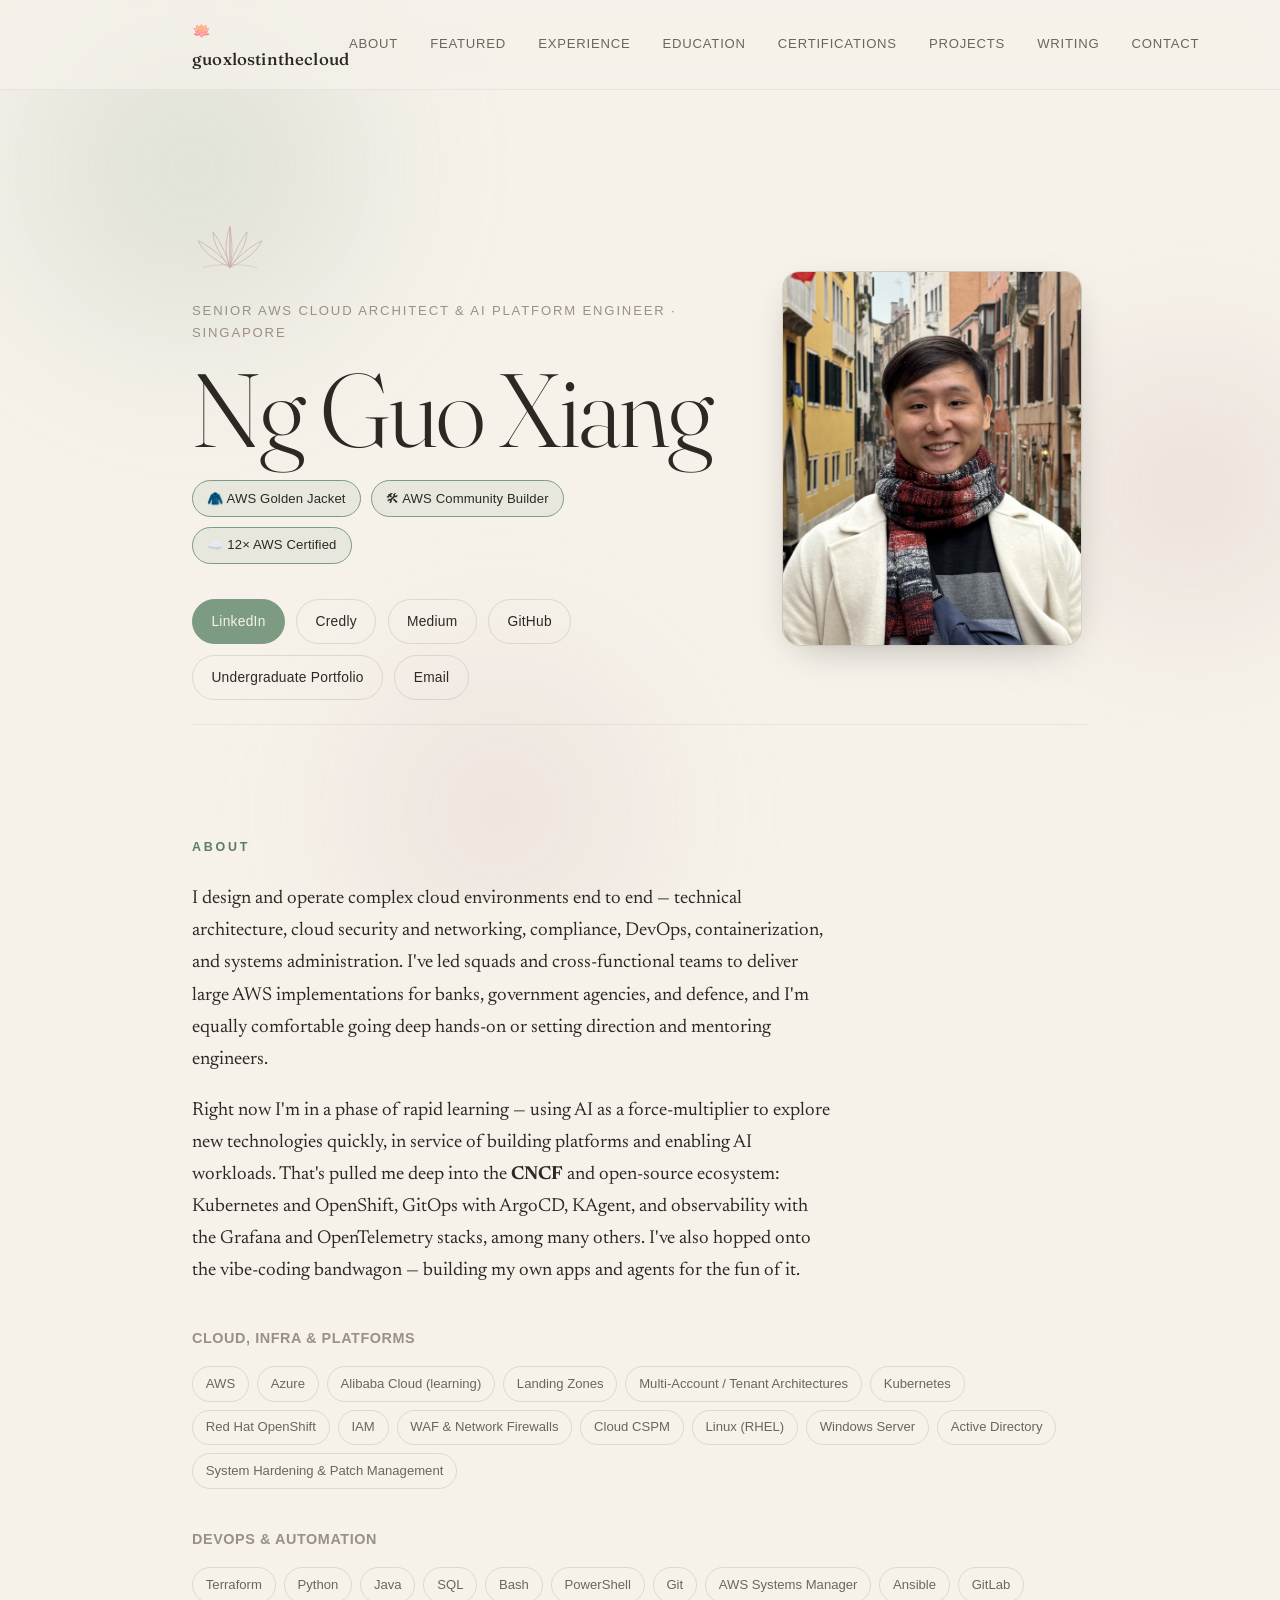
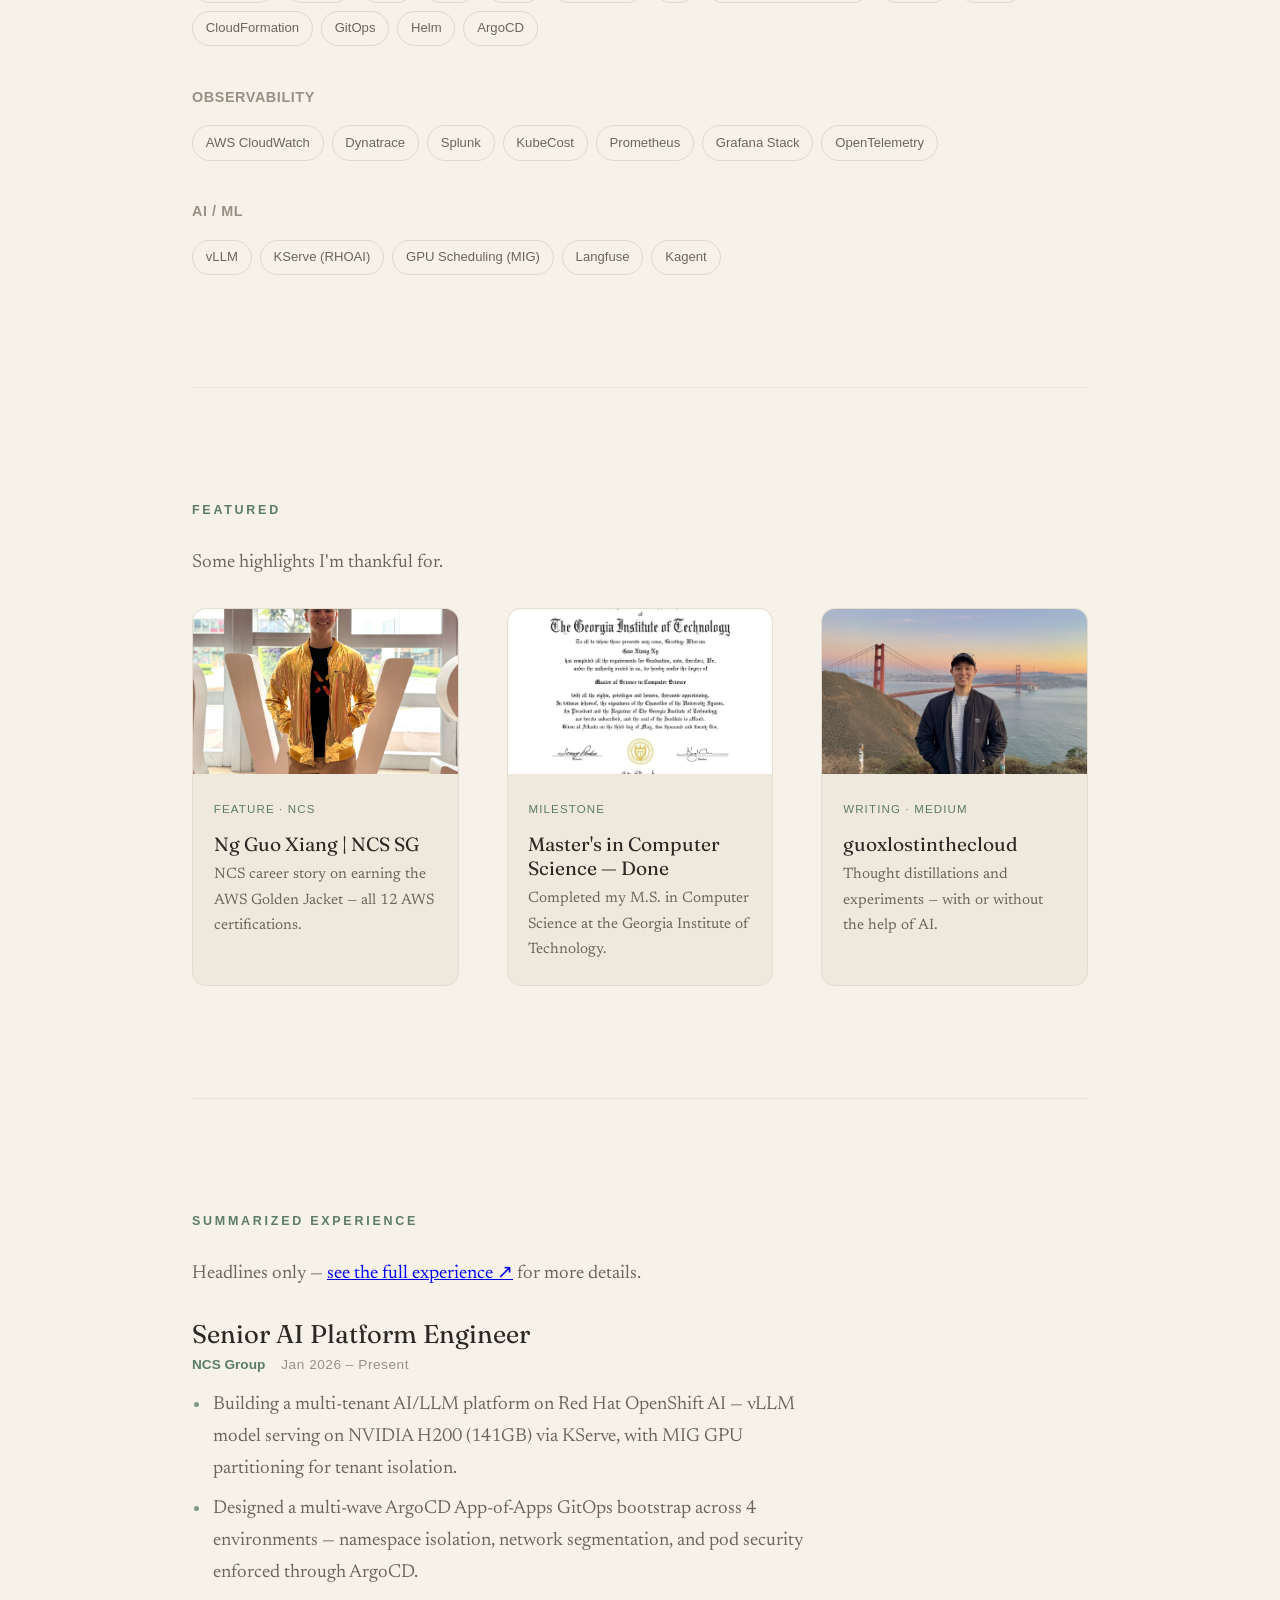
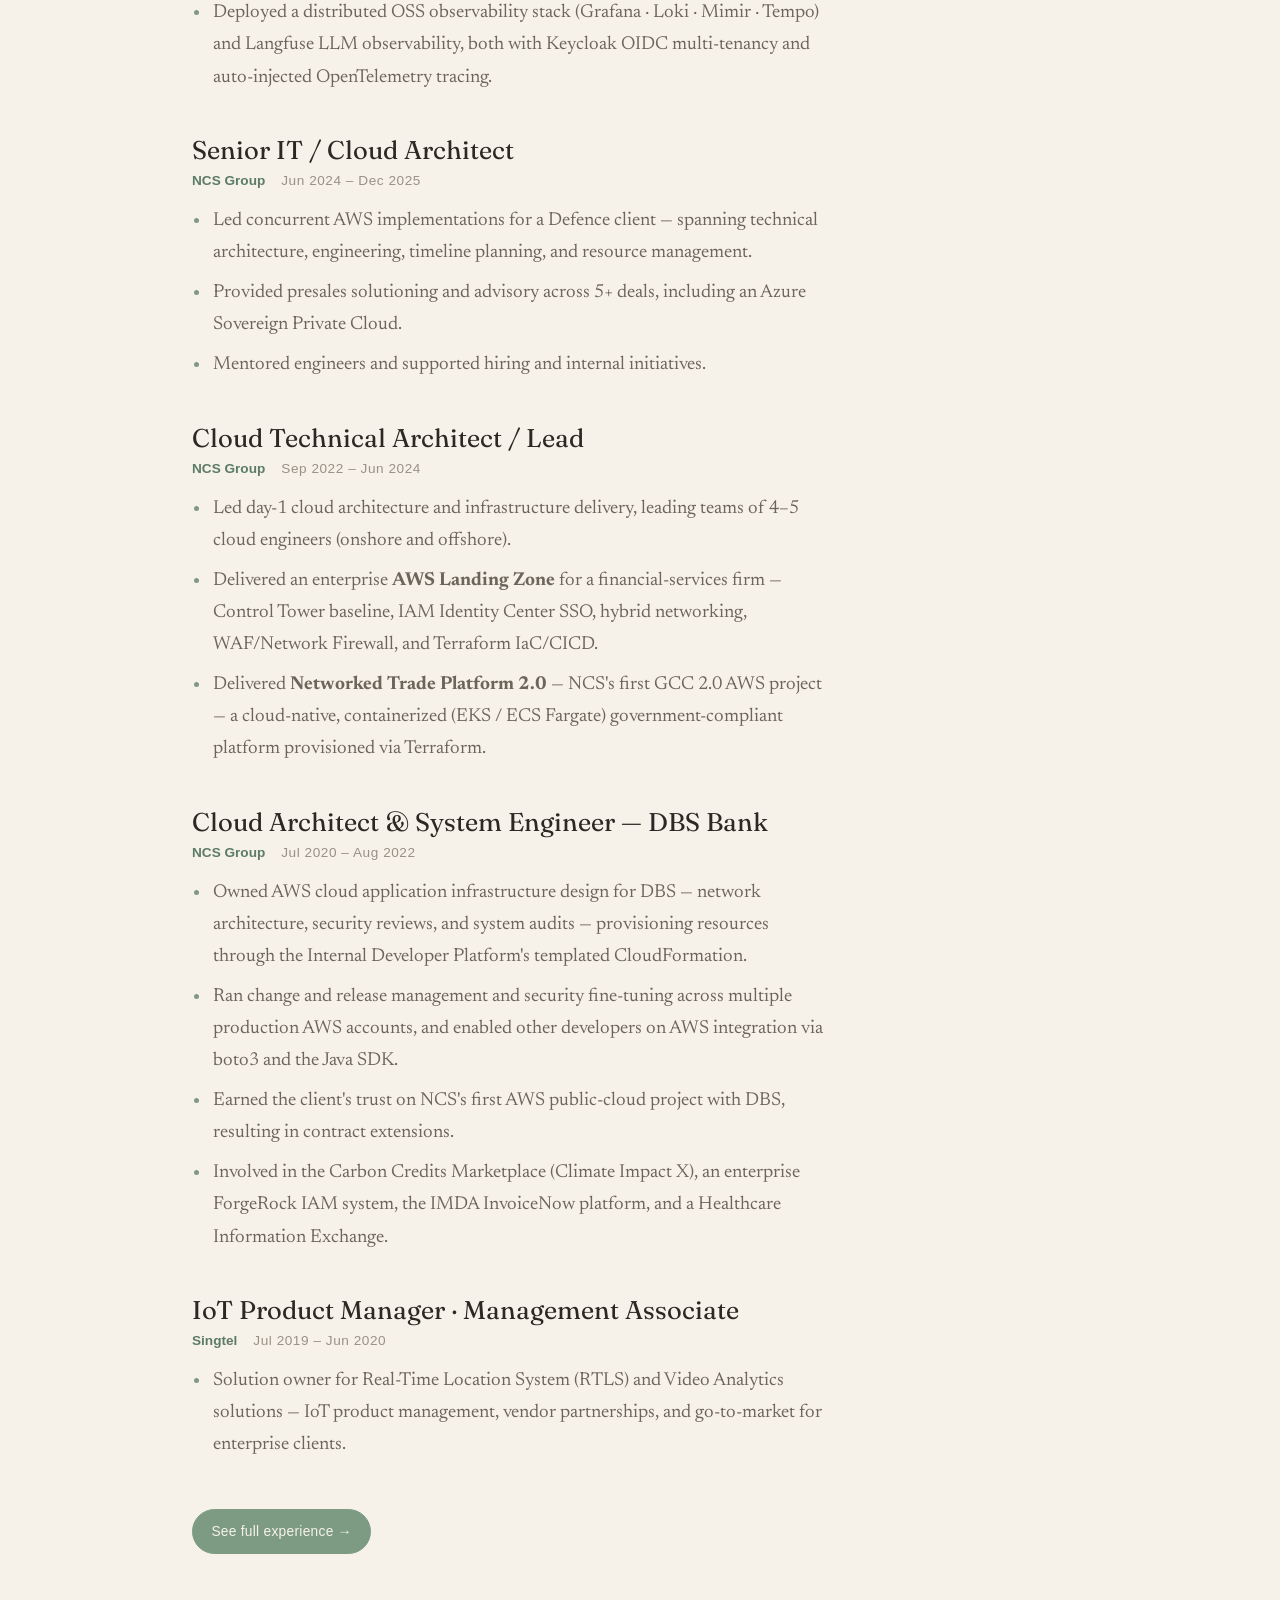
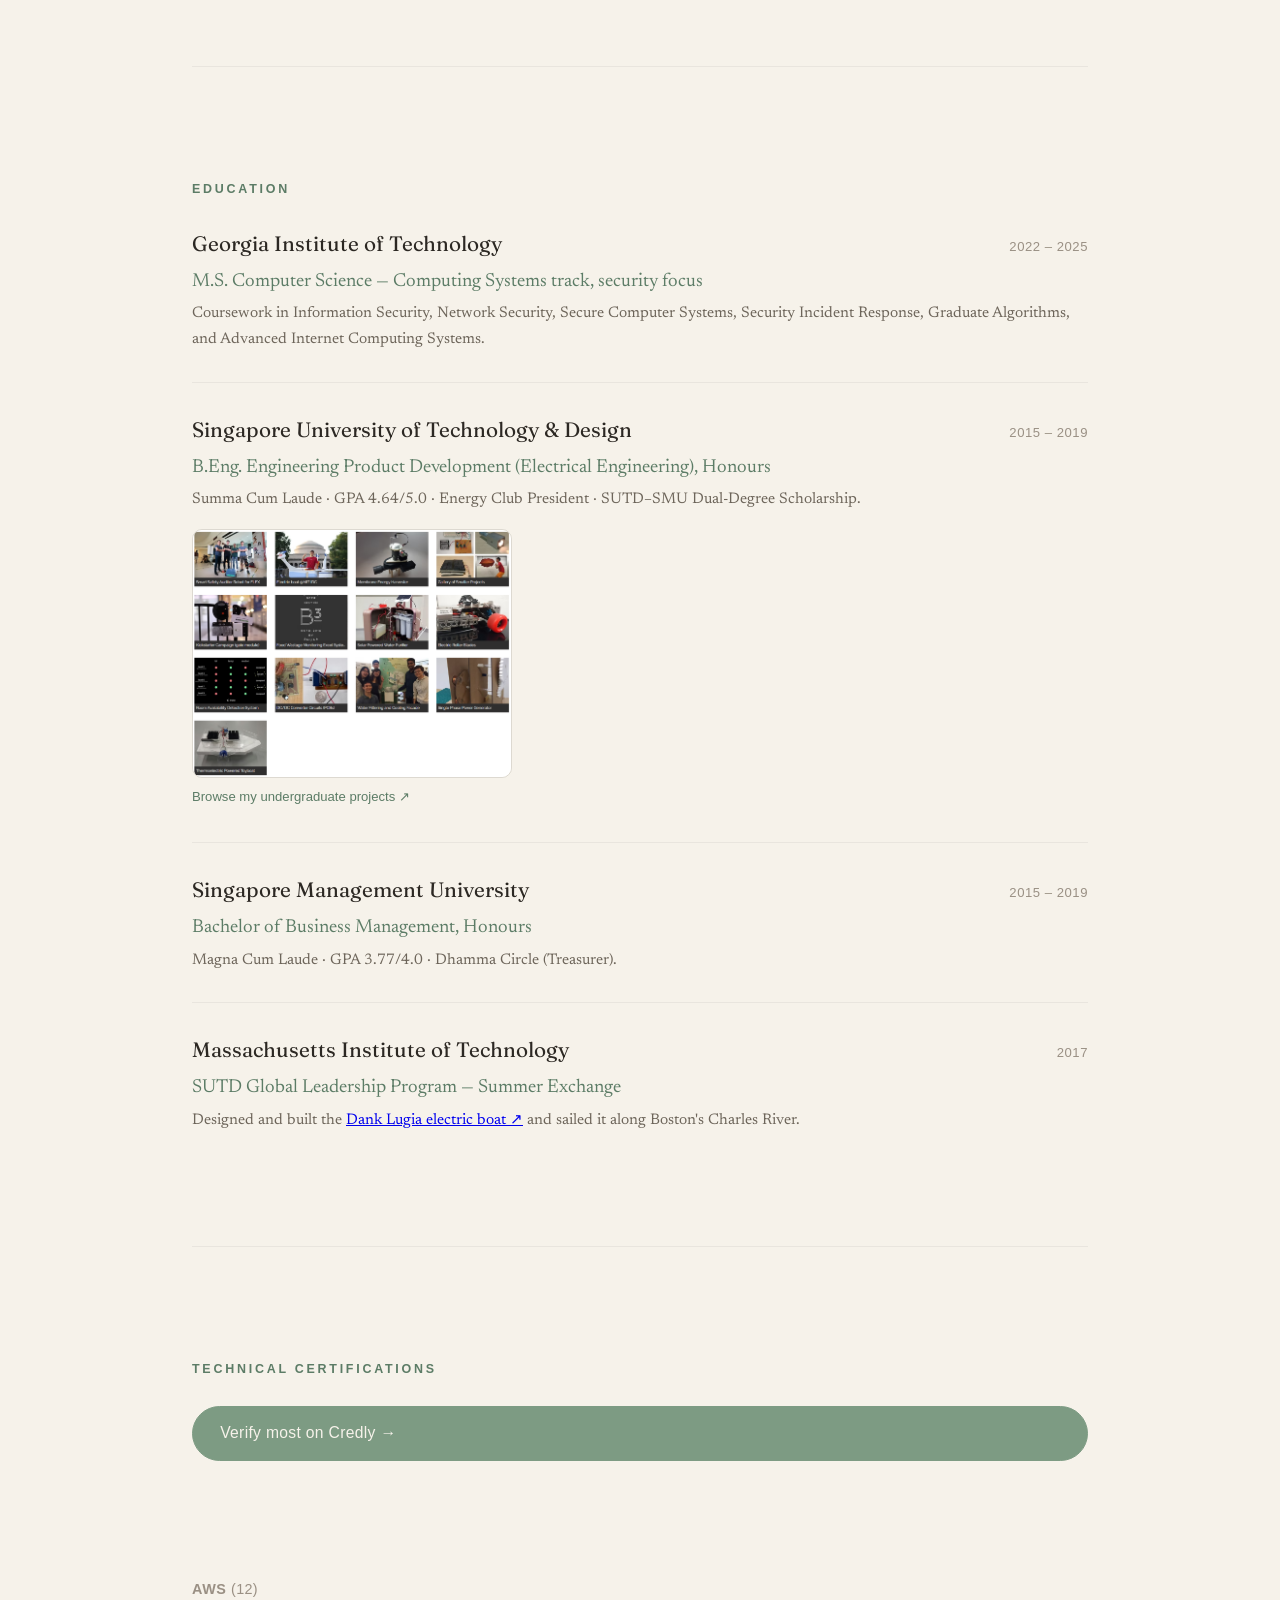
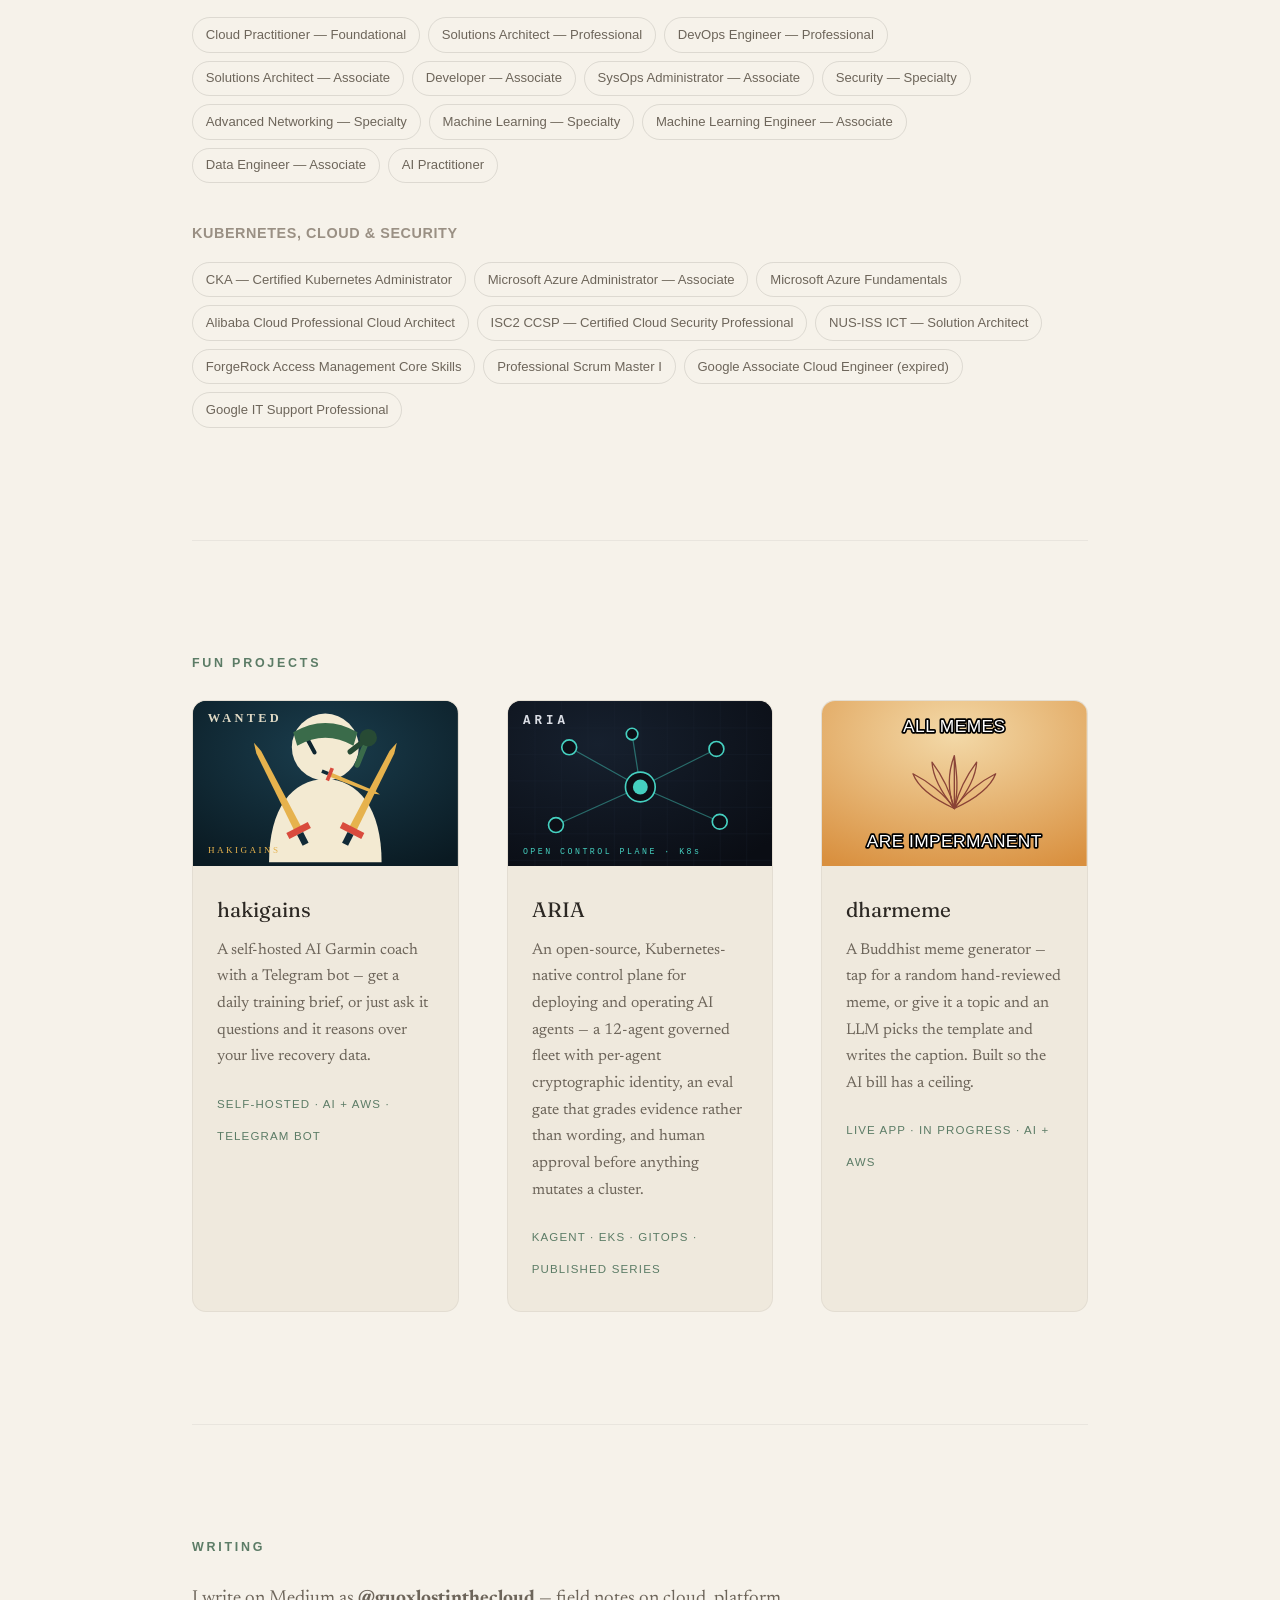
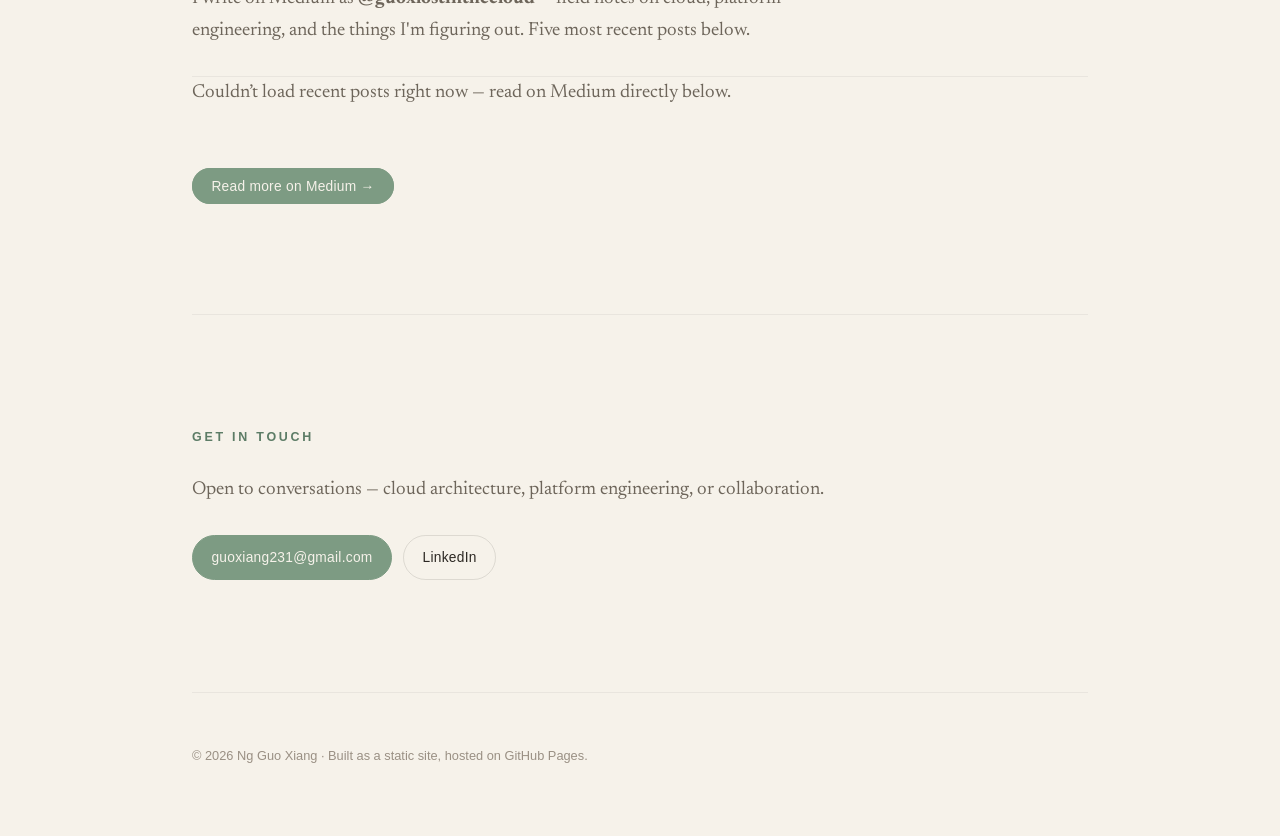
==== index.html @ eb933047 "Add dharmeme as Project 3 — card + case study page, links to guoxiangng.github.io/dharmeme" ====
<!DOCTYPE html>
<html lang="en">
<head>
  <meta charset="UTF-8" />
  <meta name="viewport" content="width=device-width, initial-scale=1.0" />
  <title>Ng Guo Xiang — Senior AWS Cloud Architect &amp; AI Platform Engineer</title>
  <meta name="description" content="Ng Guo Xiang — Senior AI Platform Engineer and Cloud Architect. AWS Golden Jacket, AWS Community Builder. 7+ years across finance, telecom, public sector, and defence." />

  <!-- Open Graph / social preview -->
  <meta property="og:title" content="Ng Guo Xiang" />
  <meta property="og:description" content="Senior Cloud &amp; AI Platform Engineer · AWS Golden Jacket · AWS Community Builder" />
  <meta property="og:type" content="website" />
  <meta property="og:url" content="https://guoxiangng.github.io/" />

  <link rel="preconnect" href="https://fonts.googleapis.com" />
  <link rel="preconnect" href="https://fonts.gstatic.com" crossorigin />
  <link href="https://fonts.googleapis.com/css2?family=Fraunces:opsz,wght@9..144,300;9..144,400;9..144,500&family=Newsreader:ital,opsz@0,6..72;1,6..72&display=swap" rel="stylesheet" />

  <link rel="stylesheet" href="styles.css" />
  <link rel="icon" href="data:image/svg+xml,<svg xmlns=%22http://www.w3.org/2000/svg%22 viewBox=%220 0 100 100%22><text y=%22.9em%22 font-size=%2290%22>🪷</text></svg>" />
</head>
<body>
  <header class="site-header">
    <nav class="nav">
      <a class="nav__brand" href="#top">guoxlostinthecloud</a>
      <ul class="nav__links">
        <li><a href="#about">About</a></li>
        <li><a href="#featured">Featured</a></li>
        <li><a href="#experience">Experience</a></li>
        <li><a href="#education">Education</a></li>
        <li><a href="#certifications">Certifications</a></li>
        <li><a href="#projects">Projects</a></li>
        <li><a href="#writing">Writing</a></li>
        <li><a href="#contact">Contact</a></li>
      </ul>
    </nav>
  </header>

  <!-- Soft cloud backdrop (very low opacity, decorative) -->
  <div class="clouds" aria-hidden="true">
    <span class="clouds__wisp clouds__wisp--1"></span>
    <span class="clouds__wisp clouds__wisp--2"></span>
    <span class="clouds__wisp clouds__wisp--3"></span>
  </div>

  <main id="top">
    <!-- HERO -->
    <section class="hero">
      <div class="hero__text">
      <!-- Delicate lotus line-mark: a quiet motif, not a logo -->
      <svg class="lotus" viewBox="0 0 120 84" aria-hidden="true" fill="none" stroke="currentColor" stroke-width="1.1" stroke-linecap="round" stroke-linejoin="round">
        <path d="M60 78 C60 52 60 30 60 14 C54 30 50 52 60 78 C66 52 62 30 60 14Z" />
        <path d="M60 78 C44 58 34 40 33 22 C42 34 54 54 60 78Z" />
        <path d="M60 78 C76 58 86 40 87 22 C78 34 66 54 60 78Z" />
        <path d="M60 78 C34 66 16 52 10 36 C26 44 48 60 60 78Z" />
        <path d="M60 78 C86 66 104 52 110 36 C94 44 72 60 60 78Z" />
        <path d="M18 78 C34 72 86 72 102 78" opacity="0.6" />
      </svg>
      <p class="hero__eyebrow">Senior AWS Cloud Architect &amp; AI Platform Engineer · Singapore</p>
      <h1 class="hero__name">Ng Guo Xiang</h1>
      <ul class="badges" aria-label="Recognitions">
        <li class="badge">🧥 AWS Golden Jacket</li>
        <li class="badge">🛠 AWS Community Builder</li>
        <li class="badge">☁️ 12× AWS Certified</li>
      </ul>
      <div class="hero__actions">
        <a class="btn btn--primary" href="https://www.linkedin.com/in/guoxiangng/" target="_blank" rel="noopener">LinkedIn</a>
        <a class="btn" href="https://www.credly.com/users/guo-xiang-ng.f9205d61/badges" target="_blank" rel="noopener">Credly</a>
        <a class="btn" href="https://medium.com/@guoxlostinthecloud" target="_blank" rel="noopener">Medium</a>
        <a class="btn" href="https://github.com/guoxiangng" target="_blank" rel="noopener">GitHub</a>
        <a class="btn" href="https://guoxiang.wixsite.com/portfolio" target="_blank" rel="noopener">Undergraduate Portfolio</a>
        <a class="btn" href="mailto:guoxiang231@gmail.com">Email</a>
      </div>
      </div><!-- /hero__text -->

      <div class="hero__portrait">
        <img src="images/venicedpcropped.jpg" alt="Ng Guo Xiang" onerror="this.style.display='none'" />
      </div>
    </section>

    <!-- ABOUT -->
    <section id="about" class="section">
      <h2 class="section__title">About</h2>
      <div class="about">
        <p>
          I design and operate complex cloud environments end to end — technical
          architecture, cloud security and networking, compliance, DevOps,
          containerization, and systems administration. I've led squads and
          cross-functional teams to deliver large AWS implementations for banks,
          government agencies, and defence, and I'm equally comfortable going deep
          hands-on or setting direction and mentoring engineers.
        </p>
        <p>
          Right now I'm in a phase of rapid learning — using AI as a force-multiplier to
          explore new technologies quickly, in service of building platforms and enabling
          AI workloads. That's pulled me deep into the <strong>CNCF</strong> and open-source
          ecosystem: Kubernetes and OpenShift, GitOps with ArgoCD, KAgent, and observability
          with the Grafana and OpenTelemetry stacks, among many others. I've also hopped onto
          the vibe-coding bandwagon — building my own apps and agents for the fun of it.
        </p>

        <h3 class="about__subhead">Cloud, Infra &amp; Platforms</h3>
        <ul class="tags">
          <li>AWS</li>
          <li>Azure</li>
          <li>Alibaba Cloud (learning)</li>
          <li>Landing Zones</li>
          <li>Multi-Account / Tenant Architectures</li>
          <li>Kubernetes</li>
          <li>Red Hat OpenShift</li>
          <li>IAM</li>
          <li>WAF &amp; Network Firewalls</li>
          <li>Cloud CSPM</li>
          <li>Linux (RHEL)</li>
          <li>Windows Server</li>
          <li>Active Directory</li>
          <li>System Hardening &amp; Patch Management</li>
        </ul>

        <h3 class="about__subhead">DevOps &amp; Automation</h3>
        <ul class="tags">
          <li>Terraform</li>
          <li>Python</li>
          <li>Java</li>
          <li>SQL</li>
          <li>Bash</li>
          <li>PowerShell</li>
          <li>Git</li>
          <li>AWS Systems Manager</li>
          <li>Ansible</li>
          <li>GitLab</li>
          <li>CloudFormation</li>
          <li>GitOps</li>
          <li>Helm</li>
          <li>ArgoCD</li>
        </ul>

        <h3 class="about__subhead">Observability</h3>
        <ul class="tags">
          <li>AWS CloudWatch</li>
          <li>Dynatrace</li>
          <li>Splunk</li>
          <li>KubeCost</li>
          <li>Prometheus</li>
          <li>Grafana Stack</li>
          <li>OpenTelemetry</li>
        </ul>

        <h3 class="about__subhead">AI / ML</h3>
        <ul class="tags">
          <li>vLLM</li>
          <li>KServe (RHOAI)</li>
          <li>GPU Scheduling (MIG)</li>
          <li>Langfuse</li>
          <li>Kagent</li>
        </ul>
      </div>
    </section>

    <!-- FEATURED -->
    <section id="featured" class="section">
      <h2 class="section__title">Featured</h2>
      <p class="section__lead">Some highlights I'm thankful for.</p>
      <div class="featured">
        <!-- To use real images: drop files in /images and swap each .feat__img--placeholder
             div for <img class="feat__img" src="images/yourfile.jpg" alt="..."> -->
        <a class="feat" href="https://www.ncs.co/en-sg/careers/career-stories/ng-guo-xiang/" target="_blank" rel="noopener">
          <img class="feat__img" src="images/goldenjacket.jpg" alt="NCS career story" />
          <div class="feat__body">
            <span class="feat__kind">Feature · NCS</span>
            <h3 class="feat__title">Ng Guo Xiang | NCS SG</h3>
            <p class="feat__desc">NCS career story on earning the AWS Golden Jacket — all 12 AWS certifications.</p>
          </div>
        </a>

        <a class="feat" href="https://www.linkedin.com/feed/update/urn:li:activity:7334064847971647488/" target="_blank" rel="noopener">
          <img class="feat__img" src="images/omscs-cert.png" alt="Georgia Tech Master of Science diploma" />
          <div class="feat__body">
            <span class="feat__kind">Milestone</span>
            <h3 class="feat__title">Master's in Computer Science — Done</h3>
            <p class="feat__desc">Completed my M.S. in Computer Science at the Georgia Institute of Technology.</p>
          </div>
        </a>

        <a class="feat" href="https://medium.com/@guoxlostinthecloud" target="_blank" rel="noopener">
          <img class="feat__img" src="images/goldengate.jpg" alt="Ng Guo Xiang at the Golden Gate Bridge" />
          <div class="feat__body">
            <span class="feat__kind">Writing · Medium</span>
            <h3 class="feat__title">guoxlostinthecloud</h3>
            <p class="feat__desc">Thought distillations and experiments — with or without the help of AI.</p>
          </div>
        </a>
      </div>
    </section>

    <!-- EXPERIENCE -->
    <section id="experience" class="section">
      <h2 class="section__title">Summarized Experience</h2>
      <p class="section__lead">
        Headlines only — <a href="experience.html">see the full experience ↗</a> for more details.
      </p>
      <div class="timeline">

        <article class="role">
          <div class="role__head">
            <h3 class="role__title">Senior AI Platform Engineer</h3>
            <p class="role__meta"><span class="role__org">NCS Group</span><span class="role__dates">Jan 2026 – Present</span></p>
          </div>
          <ul class="role__points">
            <li>Building a multi-tenant AI/LLM platform on Red Hat OpenShift AI — vLLM model serving on NVIDIA H200 (141GB) via KServe, with MIG GPU partitioning for tenant isolation.</li>
            <li>Designed a multi-wave ArgoCD App-of-Apps GitOps bootstrap across 4 environments — namespace isolation, network segmentation, and pod security enforced through ArgoCD.</li>
            <li>Deployed a distributed OSS observability stack (Grafana · Loki · Mimir · Tempo) and Langfuse LLM observability, both with Keycloak OIDC multi-tenancy and auto-injected OpenTelemetry tracing.</li>
          </ul>
        </article>

        <article class="role">
          <div class="role__head">
            <h3 class="role__title">Senior IT / Cloud Architect</h3>
            <p class="role__meta"><span class="role__org">NCS Group</span><span class="role__dates">Jun 2024 – Dec 2025</span></p>
          </div>
          <ul class="role__points">
            <li>Led concurrent AWS implementations for a Defence client — spanning technical architecture, engineering, timeline planning, and resource management.</li>
            <li>Provided presales solutioning and advisory across 5+ deals, including an Azure Sovereign Private Cloud.</li>
            <li>Mentored engineers and supported hiring and internal initiatives.</li>
          </ul>
        </article>

        <article class="role">
          <div class="role__head">
            <h3 class="role__title">Cloud Technical Architect / Lead</h3>
            <p class="role__meta"><span class="role__org">NCS Group</span><span class="role__dates">Sep 2022 – Jun 2024</span></p>
          </div>
          <ul class="role__points">
            <li>Led day-1 cloud architecture and infrastructure delivery, leading teams of 4–5 cloud engineers (onshore and offshore).</li>
            <li>Delivered an enterprise <strong>AWS Landing Zone</strong> for a financial-services firm — Control Tower baseline, IAM Identity Center SSO, hybrid networking, WAF/Network Firewall, and Terraform IaC/CICD.</li>
            <li>Delivered <strong>Networked Trade Platform 2.0</strong> — NCS's first GCC 2.0 AWS project — a cloud-native, containerized (EKS / ECS Fargate) government-compliant platform provisioned via Terraform.</li>
          </ul>
        </article>

        <article class="role">
          <div class="role__head">
            <h3 class="role__title">Cloud Architect &amp; System Engineer — DBS Bank</h3>
            <p class="role__meta"><span class="role__org">NCS Group</span><span class="role__dates">Jul 2020 – Aug 2022</span></p>
          </div>
          <ul class="role__points">
            <li>Owned AWS cloud application infrastructure design for DBS — network architecture, security reviews, and system audits — provisioning resources through the Internal Developer Platform's templated CloudFormation.</li>
            <li>Ran change and release management and security fine-tuning across multiple production AWS accounts, and enabled other developers on AWS integration via boto3 and the Java SDK.</li>
            <li>Earned the client's trust on NCS's first AWS public-cloud project with DBS, resulting in contract extensions.</li>
            <li>Involved in the Carbon Credits Marketplace (Climate Impact X), an enterprise ForgeRock IAM system, the IMDA InvoiceNow platform, and a Healthcare Information Exchange.</li>
          </ul>
        </article>

        <article class="role">
          <div class="role__head">
            <h3 class="role__title">IoT Product Manager · Management Associate</h3>
            <p class="role__meta"><span class="role__org">Singtel</span><span class="role__dates">Jul 2019 – Jun 2020</span></p>
          </div>
          <ul class="role__points">
            <li>Solution owner for Real-Time Location System (RTLS) and Video Analytics solutions — IoT product management, vendor partnerships, and go-to-market for enterprise clients.</li>
          </ul>
        </article>

      </div>
      <a class="btn btn--primary btn--full-exp" href="experience.html">See full experience →</a>
    </section>

    <!-- EDUCATION -->
    <section id="education" class="section">
      <h2 class="section__title">Education</h2>
      <div class="edu">
        <div class="edu__item">
          <div class="edu__head">
            <h3 class="edu__school">Georgia Institute of Technology</h3>
            <span class="edu__dates">2022 – 2025</span>
          </div>
          <p class="edu__degree">M.S. Computer Science — Computing Systems track, security focus</p>
          <p class="edu__note">Coursework in Information Security, Network Security, Secure Computer Systems, Security Incident Response, Graduate Algorithms, and Advanced Internet Computing Systems.</p>
        </div>

        <div class="edu__item">
          <div class="edu__head">
            <h3 class="edu__school">Singapore University of Technology &amp; Design</h3>
            <span class="edu__dates">2015 – 2019</span>
          </div>
          <p class="edu__degree">B.Eng. Engineering Product Development (Electrical Engineering), Honours</p>
          <p class="edu__note">Summa Cum Laude · GPA 4.64/5.0 · Energy Club President · SUTD–SMU Dual-Degree Scholarship.</p>
          <a class="edu__preview" href="https://guoxiang.wixsite.com/portfolio" target="_blank" rel="noopener">
            <img src="images/Undergraduate%20Projs.png" alt="Grid of undergraduate engineering and DIY projects" />
            <span class="edu__preview__caption">Browse my undergraduate projects ↗</span>
          </a>
        </div>

        <div class="edu__item">
          <div class="edu__head">
            <h3 class="edu__school">Singapore Management University</h3>
            <span class="edu__dates">2015 – 2019</span>
          </div>
          <p class="edu__degree">Bachelor of Business Management, Honours</p>
          <p class="edu__note">Magna Cum Laude · GPA 3.77/4.0 · Dhamma Circle (Treasurer).</p>
        </div>

        <div class="edu__item">
          <div class="edu__head">
            <h3 class="edu__school">Massachusetts Institute of Technology</h3>
            <span class="edu__dates">2017</span>
          </div>
          <p class="edu__degree">SUTD Global Leadership Program — Summer Exchange</p>
          <p class="edu__note">Designed and built the <a href="https://guoxiang.wixsite.com/portfolio/electric-boat-mit-idc" target="_blank" rel="noopener">Dank Lugia electric boat&nbsp;↗</a> and sailed it along Boston's Charles River.</p>
        </div>

      </div>
    </section>

    <!-- CERTIFICATIONS -->
    <section id="certifications" class="section">
      <h2 class="section__title">Technical Certifications</h2>
      <div class="creds">
        <a class="btn btn--primary btn--lg" href="https://www.credly.com/users/guo-xiang-ng.f9205d61/badges" target="_blank" rel="noopener">Verify most on Credly →</a>

        <div class="creds__group">
          <h3 class="about__subhead">AWS <span class="creds__count">(12)</span></h3>
          <ul class="tags">
            <li>Cloud Practitioner — Foundational</li>
            <li>Solutions Architect — Professional</li>
            <li>DevOps Engineer — Professional</li>
            <li>Solutions Architect — Associate</li>
            <li>Developer — Associate</li>
            <li>SysOps Administrator — Associate</li>
            <li>Security — Specialty</li>
            <li>Advanced Networking — Specialty</li>
            <li>Machine Learning — Specialty</li>
            <li>Machine Learning Engineer — Associate</li>
            <li>Data Engineer — Associate</li>
            <li>AI Practitioner</li>
          </ul>

          <h3 class="about__subhead">Kubernetes, Cloud &amp; Security</h3>
          <ul class="tags">
            <li>CKA — Certified Kubernetes Administrator</li>
            <li>Microsoft Azure Administrator — Associate</li>
            <li>Microsoft Azure Fundamentals</li>
            <li>Alibaba Cloud Professional Cloud Architect</li>
            <li>ISC2 CCSP — Certified Cloud Security Professional</li>
            <li>NUS-ISS ICT — Solution Architect</li>
            <li>ForgeRock Access Management Core Skills</li>
            <li>Professional Scrum Master I</li>
            <li>Google Associate Cloud Engineer (expired)</li>
            <li>Google IT Support Professional</li>
          </ul>
        </div>
      </div>
    </section>

    <!-- FUN PROJECTS -->
    <section id="projects" class="section">
      <h2 class="section__title">Fun Projects</h2>
      <div class="cards">
        <a class="card" href="/projects/hakigains.html">
          <svg class="card__thumb" viewBox="0 0 320 200" role="img" aria-label="hakigains wanted poster" preserveAspectRatio="xMidYMid slice">
            <rect width="320" height="200" fill="#0d2430"/>
            <radialGradient id="hk-vign" cx="50%" cy="30%" r="80%">
              <stop offset="0%" stop-color="#1a3d4d"/>
              <stop offset="100%" stop-color="#0a1a22"/>
            </radialGradient>
            <rect width="320" height="200" fill="url(#hk-vign)"/>
            <g transform="translate(160,208) scale(1.62) translate(-80,-160)">
              <path d="M38 152C38 112 55 90 80 90C105 90 122 112 122 152Z" fill="#f3ead2"/>
              <circle cx="80" cy="66" r="25" fill="#f3ead2"/>
              <line x1="65" y1="57" x2="72" y2="70" stroke="#0d2430" stroke-width="3" stroke-linecap="round"/>
              <path d="M56,55 Q80,41 104,55 L101,65 Q80,53 59,65 Z" fill="#3a6b4a"/>
              <g transform="translate(112,59)">
                <rect x="-2" y="0" width="4" height="24" rx="2" fill="#3a6b4a" transform="rotate(22)"/>
                <rect x="-2" y="0" width="4" height="19" rx="2" fill="#274a34" transform="rotate(52)"/>
                <circle r="6.5" fill="#274a34"/>
              </g>
              <g id="hk-blade">
                <path d="M-3,-6 L3,-6 L2,-72 L0,-80 L-2,-72 Z" fill="#e6b24d"/>
                <rect x="-9" y="-9" width="18" height="5" fill="#d94b3d"/>
                <rect x="-2.5" y="-4" width="5" height="9" fill="#102a37"/>
              </g>
              <use href="#hk-blade" transform="translate(63,134) rotate(-27)"/>
              <use href="#hk-blade" transform="translate(97,134) rotate(27)"/>
              <use href="#hk-blade" transform="translate(80,85) rotate(112) scale(.55)"/>
            </g>
            <text x="18" y="26" font-family="Georgia, 'Times New Roman', serif" font-weight="700" font-size="15" letter-spacing="4" fill="#f3ead2" opacity="0.92">WANTED</text>
            <text x="18" y="184" font-family="Georgia, 'Times New Roman', serif" font-size="11" letter-spacing="3" fill="#e6b24d">HAKIGAINS</text>
          </svg>
          <div class="card__body">
            <h3 class="card__title">hakigains</h3>
            <p class="card__desc">A self-hosted AI Garmin coach with a Telegram bot — get a daily training brief, or just ask it questions and it reasons over your live recovery data.</p>
            <span class="card__tag">Self-hosted · AI + AWS · Telegram bot</span>
          </div>
        </a>
        <a class="card" href="/aria/">
          <svg class="card__thumb" viewBox="0 0 320 200" role="img" aria-label="ARIA control-plane mesh" preserveAspectRatio="xMidYMid slice">
            <defs>
              <radialGradient id="ar-vign" cx="34%" cy="26%" r="88%">
                <stop offset="0%" stop-color="#16202e"/>
                <stop offset="100%" stop-color="#0a0d14"/>
              </radialGradient>
              <pattern id="ar-grid" width="32" height="32" patternUnits="userSpaceOnUse">
                <path d="M32 0H0V32" fill="none" stroke="#1b2536" stroke-width="1"/>
              </pattern>
            </defs>
            <rect width="320" height="200" fill="#0c0f16"/>
            <rect width="320" height="200" fill="url(#ar-vign)"/>
            <rect width="320" height="200" fill="url(#ar-grid)" opacity="0.55"/>
            <!-- mesh edges: orchestrator hub -> agent nodes (mTLS links) -->
            <g stroke="#45d0c0" stroke-width="1.5" opacity="0.45">
              <line x1="160" y1="104" x2="74" y2="56"/>
              <line x1="160" y1="104" x2="252" y2="58"/>
              <line x1="160" y1="104" x2="58" y2="150"/>
              <line x1="160" y1="104" x2="256" y2="146"/>
              <line x1="160" y1="104" x2="150" y2="40"/>
            </g>
            <!-- agent nodes -->
            <g fill="#0c0f16" stroke="#45d0c0" stroke-width="2">
              <circle cx="74" cy="56" r="9"/>
              <circle cx="252" cy="58" r="9"/>
              <circle cx="58" cy="150" r="9"/>
              <circle cx="256" cy="146" r="9"/>
              <circle cx="150" cy="40" r="7"/>
            </g>
            <!-- orchestrator hub -->
            <circle cx="160" cy="104" r="18" fill="#0c0f16" stroke="#45d0c0" stroke-width="2"/>
            <circle cx="160" cy="104" r="9" fill="#45d0c0"/>
            <text x="18" y="28" font-family="ui-monospace,'SF Mono',Consolas,monospace" font-weight="600" font-size="15" letter-spacing="5" fill="#e7eaf1" opacity="0.94">ARIA</text>
            <text x="18" y="185" font-family="ui-monospace,'SF Mono',Consolas,monospace" font-size="10" letter-spacing="3" fill="#45d0c0">OPEN CONTROL PLANE · K8s</text>
          </svg>
          <div class="card__body">
            <h3 class="card__title">ARIA</h3>
            <p class="card__desc">An open-source, Kubernetes-native control plane for deploying and operating AI agents — a 12-agent governed fleet with per-agent cryptographic identity, an eval gate that grades evidence rather than wording, and human approval before anything mutates a cluster.</p>
            <span class="card__tag">kagent · EKS · GitOps · published series</span>
          </div>
        </a>
        <a class="card" href="/projects/dharmeme.html">
          <svg class="card__thumb" viewBox="0 0 320 200" role="img" aria-label="dharmeme sample meme" preserveAspectRatio="xMidYMid slice">
            <defs>
              <radialGradient id="dm-vign" cx="50%" cy="20%" r="90%">
                <stop offset="0%" stop-color="#f3d9a8"/>
                <stop offset="100%" stop-color="#d9903f"/>
              </radialGradient>
            </defs>
            <rect width="320" height="200" fill="url(#dm-vign)"/>
            <!-- lotus, same line-mark as the site hero -->
            <g transform="translate(100,52) scale(1)" fill="none" stroke="#7a2e2a" stroke-width="1.6" stroke-linecap="round" stroke-linejoin="round" opacity="0.85">
              <path d="M60 78 C60 52 60 30 60 14 C54 30 50 52 60 78 C66 52 62 30 60 14Z"/>
              <path d="M60 78 C44 58 34 40 33 22 C42 34 54 54 60 78Z"/>
              <path d="M60 78 C76 58 86 40 87 22 C78 34 66 54 60 78Z"/>
              <path d="M60 78 C34 66 16 52 10 36 C26 44 48 60 60 78Z"/>
              <path d="M60 78 C86 66 104 52 110 36 C94 44 72 60 60 78Z"/>
            </g>
            <!-- meme caption: white fill, black outline -->
            <g font-family="Impact, 'Arial Black', sans-serif" font-size="21" text-anchor="middle" fill="#fff" stroke="#000" stroke-width="4" paint-order="stroke" stroke-linejoin="round" letter-spacing="0.5">
              <text x="160" y="38">ALL MEMES</text>
              <text x="160" y="176">ARE IMPERMANENT</text>
            </g>
          </svg>
          <div class="card__body">
            <h3 class="card__title">dharmeme</h3>
            <p class="card__desc">A Buddhist meme generator — tap for a random hand-reviewed meme, or give it a topic and an LLM picks the template and writes the caption. Built so the AI bill has a ceiling.</p>
            <span class="card__tag">Live app · in progress · AI + AWS</span>
          </div>
        </a>
      </div>
    </section>

    <!-- WRITING -->
    <section id="writing" class="section">
      <h2 class="section__title">Writing</h2>
      <p class="section__lead">
        I write on Medium as <strong>@guoxlostinthecloud</strong> — field notes on cloud,
        platform engineering, and the things I'm figuring out. Five most recent posts below.
      </p>
      <div id="medium-posts" class="medium-list" aria-live="polite">
        <p class="section__lead">Loading recent posts…</p>
      </div>
      <a class="btn btn--primary" href="https://medium.com/@guoxlostinthecloud" target="_blank" rel="noopener">Read more on Medium →</a>
    </section>

    <!-- CONTACT -->
    <section id="contact" class="section section--contact">
      <h2 class="section__title">Get in touch</h2>
      <p class="section__lead">
        Open to conversations — cloud architecture, platform engineering, or collaboration.
      </p>
      <div class="hero__actions">
        <a class="btn btn--primary" href="mailto:guoxiang231@gmail.com">guoxiang231@gmail.com</a>
        <a class="btn" href="https://www.linkedin.com/in/guoxiangng/" target="_blank" rel="noopener">LinkedIn</a>
      </div>
    </section>
  </main>

  <footer class="site-footer">
    <p>© <span id="year"></span> Ng Guo Xiang · Built as a static site, hosted on GitHub Pages.</p>
  </footer>

  <script>
    document.getElementById('year').textContent = new Date().getFullYear();

    (async function loadMediumPosts() {
      const container = document.getElementById('medium-posts');
      if (!container) return;

      const feedUrl = 'https://medium.com/feed/@guoxlostinthecloud';
      const apiUrl = 'https://api.rss2json.com/v1/api.json?rss_url=' + encodeURIComponent(feedUrl);

      try {
        const res = await fetch(apiUrl);
        if (!res.ok) throw new Error('Feed request failed');
        const data = await res.json();
        const items = (data.items || []).slice(0, 5);
        if (!items.length) throw new Error('No posts found');

        container.innerHTML = '';
        items.forEach(function (item) {
          const row = document.createElement('a');
          row.className = 'medium-item';
          row.href = item.link;
          row.target = '_blank';
          row.rel = 'noopener';

          const title = document.createElement('span');
          title.className = 'medium-item__title';
          title.textContent = item.title;

          const meta = document.createElement('span');
          meta.className = 'medium-item__meta';
          const date = new Date(item.pubDate);
          meta.textContent = date.toLocaleDateString('en-SG', { year: 'numeric', month: 'short', day: 'numeric' });

          row.appendChild(title);
          row.appendChild(meta);
          container.appendChild(row);
        });
      } catch (err) {
        container.innerHTML = '<p class="section__lead">Couldn’t load recent posts right now — read on Medium directly below.</p>';
      }
    })();
  </script>
</body>
</html>
---- styles.css ----
/* ==========================================================================
   Ng Guo Xiang — portfolio
   Theme: calm editorial. Whispers of cloud + lotus, quiet Buddhist restraint.
   Palette is soft; motifs are low-opacity line-work, never loud.
   ========================================================================== */

:root {
  /* Warm rice-paper light theme */
  --paper:      #f6f2ea;
  --paper-2:    #efe9dd;
  --ink:        #2c2823;
  --ink-soft:   #6d655a;
  --ink-faint:  #9a9084;
  --accent:     #7d9b83;   /* muted celadon — lotus leaf, serenity */
  --accent-deep:#5c7c66;
  --rose:       #bd9298;   /* dusty lotus petal — used sparingly */
  --line:       rgba(44, 40, 35, 0.12);
  --line-soft:  rgba(44, 40, 35, 0.06);

  --font-display: "Fraunces", Georgia, "Times New Roman", serif;
  --font-body:    "Newsreader", Georgia, serif;
  --font-ui: -apple-system, BlinkMacSystemFont, "Segoe UI", Roboto, sans-serif;

  --measure: 40rem;
  --gap: clamp(1.5rem, 4vw, 3rem);
}

@media (prefers-color-scheme: dark) {
  :root {
    --paper:      #191713;
    --paper-2:    #211e19;
    --ink:        #ece5d8;
    --ink-soft:   #a99f8f;
    --ink-faint:  #7b7264;
    --accent:     #8fae95;
    --accent-deep:#a6c2ab;
    --rose:       #c7a1a7;
    --line:       rgba(236, 229, 216, 0.13);
    --line-soft:  rgba(236, 229, 216, 0.06);
  }
}

* { box-sizing: border-box; }

html {
  scroll-behavior: smooth;
  background: var(--paper);
}

body {
  margin: 0;
  background: transparent; /* let the fixed cloud layer show through */
  color: var(--ink);
  font-family: var(--font-body);
  font-size: clamp(1.02rem, 0.6vw + 0.9rem, 1.18rem);
  line-height: 1.7;
  -webkit-font-smoothing: antialiased;
  text-rendering: optimizeLegibility;
  overflow-x: hidden;
}

/* ---------- Soft cloud backdrop -------------------------------------------- */
.clouds {
  position: fixed;
  inset: 0;
  z-index: -1;
  overflow: hidden;
  pointer-events: none;
}
.clouds__wisp {
  position: absolute;
  border-radius: 50%;
  filter: blur(60px);
  opacity: 0.5;
}
.clouds__wisp--1 {
  width: 42vw; height: 42vw;
  top: -8vw; left: -6vw;
  background: radial-gradient(circle, var(--accent), transparent 70%);
  opacity: 0.22;
}
.clouds__wisp--2 {
  width: 34vw; height: 34vw;
  top: 30vh; right: -10vw;
  background: radial-gradient(circle, var(--rose), transparent 70%);
  opacity: 0.20;
}
.clouds__wisp--3 {
  width: 38vw; height: 38vw;
  bottom: -12vw; left: 20vw;
  background: radial-gradient(circle, var(--rose), transparent 70%);
  opacity: 0.16;
}

/* ---------- Header / nav --------------------------------------------------- */
.site-header {
  position: sticky;
  top: 0;
  z-index: 10;
  backdrop-filter: blur(8px);
  background: color-mix(in srgb, var(--paper) 72%, transparent);
  border-bottom: 1px solid var(--line-soft);
}
.nav {
  max-width: 62rem;
  margin: 0 auto;
  padding: 1rem clamp(1.25rem, 5vw, 3rem);
  display: flex;
  align-items: center;
  justify-content: space-between;
}
.nav__brand {
  font-family: var(--font-display);
  font-weight: 500;
  font-size: 1.05rem;
  letter-spacing: 0.01em;
  color: var(--ink);
  text-decoration: none;
}
.nav__brand::before {
  content: "🪷 ";
  font-size: 0.9em;
}
.nav__links {
  display: flex;
  gap: clamp(1rem, 3vw, 2rem);
  list-style: none;
  margin: 0; padding: 0;
  font-family: var(--font-ui);
  font-size: 0.82rem;
  letter-spacing: 0.06em;
  text-transform: uppercase;
}
.nav__links a {
  color: var(--ink-soft);
  text-decoration: none;
  transition: color 0.2s ease;
}
.nav__links a:hover { color: var(--accent-deep); }

/* ---------- Layout --------------------------------------------------------- */
main {
  max-width: 62rem;
  margin: 0 auto;
  padding: 0 clamp(1.25rem, 5vw, 3rem);
}

.section {
  padding: clamp(3.5rem, 9vw, 7rem) 0;
  border-top: 1px solid var(--line-soft);
}

.section__title {
  font-family: var(--font-ui);
  font-size: 0.78rem;
  font-weight: 600;
  letter-spacing: 0.22em;
  text-transform: uppercase;
  color: var(--accent-deep);
  margin: 0 0 1.6rem;
}
.section__lead {
  max-width: var(--measure);
  color: var(--ink-soft);
  margin: 0 0 1.8rem;
}

/* ---------- Hero ----------------------------------------------------------- */
.hero {
  padding: clamp(4rem, 12vw, 8rem) 0 clamp(0.5rem, 2vw, 1.5rem);
  position: relative;
  display: grid;
  grid-template-columns: 1fr;
  gap: clamp(2rem, 5vw, 3.5rem);
  align-items: center;
}
@media (min-width: 860px) {
  .hero {
    grid-template-columns: 1.7fr 1fr;
  }
}
.hero__portrait {
  width: 100%;
  max-width: 300px;
  aspect-ratio: 4 / 5;
  justify-self: center;
  border-radius: 18px;
  overflow: hidden;
  border: 1px solid var(--line);
  background:
    radial-gradient(circle at 30% 25%, color-mix(in srgb, var(--accent) 25%, transparent), transparent 60%),
    radial-gradient(circle at 75% 80%, color-mix(in srgb, var(--rose) 25%, transparent), transparent 60%),
    var(--paper-2);
  box-shadow: 0 12px 40px -18px rgba(0, 0, 0, 0.35);
}
.hero__portrait img {
  width: 100%;
  height: 100%;
  object-fit: cover;
  display: block;
}
.lotus {
  width: clamp(52px, 8vw, 76px);
  height: auto;
  color: var(--rose); /* soft lotus-petal tint */
  opacity: 0.7;
  margin-bottom: 1.8rem;
  display: block;
}
.hero__eyebrow {
  font-family: var(--font-ui);
  font-size: 0.82rem;
  letter-spacing: 0.14em;
  text-transform: uppercase;
  color: var(--ink-faint);
  margin: 0 0 0.9rem;
}
.hero__name {
  font-family: var(--font-display);
  font-weight: 300;
  font-size: clamp(3rem, 9vw, 6.5rem);
  line-height: 0.98;
  letter-spacing: -0.02em;
  margin: 0 0 1.2rem;
}
.hero__tagline {
  font-family: var(--font-display);
  font-style: italic;
  font-weight: 400;
  font-size: clamp(1.3rem, 3vw, 1.9rem);
  color: var(--accent-deep);
  max-width: var(--measure);
  margin: 0 0 1.6rem;
}
.hero__intro {
  max-width: var(--measure);
  color: var(--ink-soft);
  margin: 0 0 2.2rem;
}
.hero__actions {
  display: flex;
  flex-wrap: wrap;
  gap: 0.7rem;
}

/* ---------- Buttons -------------------------------------------------------- */
.btn {
  font-family: var(--font-ui);
  font-size: 0.86rem;
  letter-spacing: 0.02em;
  color: var(--ink);
  text-decoration: none;
  padding: 0.6rem 1.15rem;
  border: 1px solid var(--line);
  border-radius: 999px;
  transition: border-color 0.2s ease, color 0.2s ease, background 0.2s ease;
}
.btn:hover {
  border-color: var(--accent);
  color: var(--accent-deep);
}
.btn--lg {
  font-size: 0.98rem;
  padding: 0.85rem 1.7rem;
  margin-bottom: 2.4rem;
}
.btn--full-exp {
  display: inline-block;
  margin-top: 3rem;
}
.btn--primary {
  background: var(--accent);
  border-color: var(--accent);
  color: var(--paper);
}
.btn--primary:hover {
  background: var(--accent-deep);
  border-color: var(--accent-deep);
  color: var(--paper);
}

/* ---------- About ---------------------------------------------------------- */
.about p { max-width: var(--measure); }
.about__subhead {
  font-family: var(--font-ui);
  font-size: 0.9rem;
  letter-spacing: 0.04em;
  text-transform: uppercase;
  color: var(--ink-faint);
  margin: 2.4rem 0 1rem;
}
.tags {
  list-style: none;
  margin: 0; padding: 0;
  display: flex;
  flex-wrap: wrap;
  gap: 0.5rem;
  font-family: var(--font-ui);
  font-size: 0.82rem;
}
.tags li {
  padding: 0.35rem 0.8rem;
  border: 1px solid var(--line);
  border-radius: 999px;
  color: var(--ink-soft);
}

/* ---------- Project cards -------------------------------------------------- */
.cards {
  display: grid;
  grid-template-columns: repeat(auto-fit, minmax(15rem, 1fr));
  gap: var(--gap);
}
.card {
  display: block;
  background: var(--paper-2);
  border: 1px solid var(--line-soft);
  border-radius: 14px;
  overflow: hidden;
  text-decoration: none;
  color: inherit;
  transition: transform 0.25s ease, border-color 0.25s ease;
}
.card:hover {
  transform: translateY(-3px);
  border-color: var(--accent);
}
.card__thumb {
  width: 100%;
  aspect-ratio: 16 / 10;
  display: block;
}
.card__body { padding: 1.6rem 1.5rem; }
.card__title {
  font-family: var(--font-display);
  font-weight: 400;
  font-size: 1.3rem;
  margin: 0 0 0.6rem;
}
.card__desc {
  font-size: 0.98rem;
  color: var(--ink-soft);
  margin: 0 0 1.1rem;
}
.card__tag {
  font-family: var(--font-ui);
  font-size: 0.72rem;
  letter-spacing: 0.1em;
  text-transform: uppercase;
  color: var(--accent-deep);
}
.card--placeholder { opacity: 0.9; }

/* ---------- Featured cards (LinkedIn-style) -------------------------------- */
.featured {
  display: grid;
  grid-template-columns: repeat(auto-fit, minmax(15rem, 1fr));
  gap: var(--gap);
}
.feat {
  display: flex;
  flex-direction: column;
  background: var(--paper-2);
  border: 1px solid var(--line-soft);
  border-radius: 14px;
  overflow: hidden;
  text-decoration: none;
  color: inherit;
  transition: transform 0.25s ease, border-color 0.25s ease;
}
.feat:hover {
  transform: translateY(-3px);
  border-color: var(--accent);
}
.feat__img {
  width: 100%;
  aspect-ratio: 16 / 10;
  object-fit: cover;
  display: block;
}
.feat__img--placeholder {
  display: flex;
  align-items: center;
  justify-content: center;
  font-size: 2.6rem;
  background:
    radial-gradient(circle at 30% 30%, color-mix(in srgb, var(--accent) 22%, transparent), transparent 60%),
    radial-gradient(circle at 75% 70%, color-mix(in srgb, var(--rose) 22%, transparent), transparent 60%),
    var(--paper);
}
.feat__body { padding: 1.2rem 1.3rem 1.4rem; }
.feat__kind {
  font-family: var(--font-ui);
  font-size: 0.72rem;
  letter-spacing: 0.1em;
  text-transform: uppercase;
  color: var(--accent-deep);
}
.feat__title {
  font-family: var(--font-display);
  font-weight: 400;
  font-size: 1.2rem;
  margin: 0.4rem 0 0.4rem;
  line-height: 1.25;
}
.feat__desc {
  font-size: 0.94rem;
  color: var(--ink-soft);
  margin: 0;
}

/* ---------- Badges (recognitions) ----------------------------------------- */
.badges {
  list-style: none;
  margin: 0 0 2.2rem;
  padding: 0;
  display: flex;
  flex-wrap: wrap;
  gap: 0.6rem;
}
.badge {
  font-family: var(--font-ui);
  font-size: 0.82rem;
  letter-spacing: 0.01em;
  color: var(--ink);
  padding: 0.4rem 0.9rem;
  border: 1px solid var(--accent);
  border-radius: 999px;
  background: color-mix(in srgb, var(--accent) 12%, transparent);
}

/* ---------- Experience timeline ------------------------------------------- */
.timeline {
  display: grid;
  gap: clamp(1.8rem, 4vw, 2.6rem);
}
.role {
  display: grid;
  gap: 0.8rem;
}
.role__head { display: grid; gap: 0.2rem; }
.role__title {
  font-family: var(--font-display);
  font-weight: 400;
  font-size: clamp(1.3rem, 2.4vw, 1.6rem);
  margin: 0;
  line-height: 1.2;
}
.role__meta {
  display: flex;
  flex-wrap: wrap;
  gap: 0.4rem 1rem;
  align-items: baseline;
  margin: 0;
  font-family: var(--font-ui);
  font-size: 0.85rem;
}
.role__org { color: var(--accent-deep); font-weight: 600; }
.role__dates { color: var(--ink-faint); letter-spacing: 0.04em; }
.role__points {
  margin: 0;
  padding-left: 1.1rem;
  max-width: var(--measure);
  display: grid;
  gap: 0.5rem;
  color: var(--ink-soft);
}
.role__points li { padding-left: 0.2rem; }
.role__points li::marker { color: var(--accent); }

.role__delivery {
  font-family: var(--font-ui);
  font-size: 0.78rem;
  font-weight: 600;
  letter-spacing: 0.06em;
  text-transform: uppercase;
  color: var(--ink-faint);
  margin: 0.4rem 0 0.5rem;
}
.role__points--nested {
  padding-left: 1.1rem;
  margin-left: 0.6rem;
  border-left: 1px solid var(--line-soft);
  font-size: 0.95rem;
}

/* ---------- Education ------------------------------------------------------ */
.edu { display: grid; gap: 1.8rem; }
.edu__item {
  padding-bottom: 1.8rem;
  border-bottom: 1px solid var(--line-soft);
}
.edu__item:last-of-type { border-bottom: none; padding-bottom: 0; }
.edu__head {
  display: flex;
  flex-wrap: wrap;
  justify-content: space-between;
  align-items: baseline;
  gap: 0.3rem 1rem;
}
.edu__school {
  font-family: var(--font-display);
  font-weight: 400;
  font-size: 1.3rem;
  margin: 0;
}
.edu__dates {
  font-family: var(--font-ui);
  font-size: 0.82rem;
  color: var(--ink-faint);
  letter-spacing: 0.04em;
}
.edu__degree { margin: 0.3rem 0 0.2rem; color: var(--accent-deep); }
.edu__note { margin: 0; color: var(--ink-soft); font-size: 0.96rem; }
.edu__archive {
  margin: 0.5rem 0 0;
  font-size: 0.96rem;
  color: var(--ink-soft);
}
.edu__archive a { color: var(--accent-deep); text-underline-offset: 3px; }

.edu__preview {
  display: inline-block;
  margin-top: 1rem;
  text-decoration: none;
  max-width: 320px;
}
.edu__preview img {
  display: block;
  width: 100%;
  border-radius: 10px;
  border: 1px solid var(--line);
  transition: border-color 0.2s ease, transform 0.2s ease;
}
.edu__preview:hover img {
  border-color: var(--accent);
  transform: translateY(-2px);
}
.edu__preview__caption {
  display: block;
  margin-top: 0.5rem;
  font-family: var(--font-ui);
  font-size: 0.82rem;
  color: var(--accent-deep);
}

/* ---------- Credentials ---------------------------------------------------- */
.creds { display: grid; gap: 2.4rem; }
.creds__highlight {
  background: var(--paper-2);
  border: 1px solid var(--line);
  border-left: 3px solid var(--accent);
  border-radius: 14px;
  padding: 1.8rem;
}
.creds__jacket {
  font-family: var(--font-display);
  font-size: 1.4rem;
  margin: 0 0 0.6rem;
}
.creds__lead {
  max-width: var(--measure);
  color: var(--ink-soft);
  margin: 0 0 1.4rem;
}

.creds__count {
  color: var(--ink-faint);
  font-weight: 400;
  letter-spacing: 0.02em;
}

/* ---------- Medium posts list ----------------------------------------------- */
.medium-list {
  display: grid;
  border-top: 1px solid var(--line-soft);
  margin-bottom: 2rem;
}
.medium-item {
  display: flex;
  flex-wrap: wrap;
  align-items: baseline;
  justify-content: space-between;
  gap: 0.4rem 1.5rem;
  padding: 1.1rem 0;
  border-bottom: 1px solid var(--line-soft);
  text-decoration: none;
  color: inherit;
  transition: color 0.2s ease, padding-left 0.2s ease;
}
.medium-item:hover {
  color: var(--accent-deep);
  padding-left: 0.4rem;
}
.medium-item__title {
  font-family: var(--font-display);
  font-weight: 400;
  font-size: 1.12rem;
  line-height: 1.4;
}
.medium-item__meta {
  font-family: var(--font-ui);
  font-size: 0.78rem;
  letter-spacing: 0.04em;
  color: var(--ink-faint);
  white-space: nowrap;
}

/* ---------- Contact -------------------------------------------------------- */
.section--contact { border-bottom: 1px solid var(--line-soft); }

/* ---------- Footer --------------------------------------------------------- */
.site-footer {
  max-width: 62rem;
  margin: 0 auto;
  padding: 2.5rem clamp(1.25rem, 5vw, 3rem) 3.5rem;
  font-family: var(--font-ui);
  font-size: 0.8rem;
  color: var(--ink-faint);
}

/* ---------- Motion / a11y -------------------------------------------------- */
@media (prefers-reduced-motion: reduce) {
  html { scroll-behavior: auto; }
  * { transition: none !important; }
}

:focus-visible {
  outline: 2px solid var(--accent);
  outline-offset: 3px;
  border-radius: 4px;
}
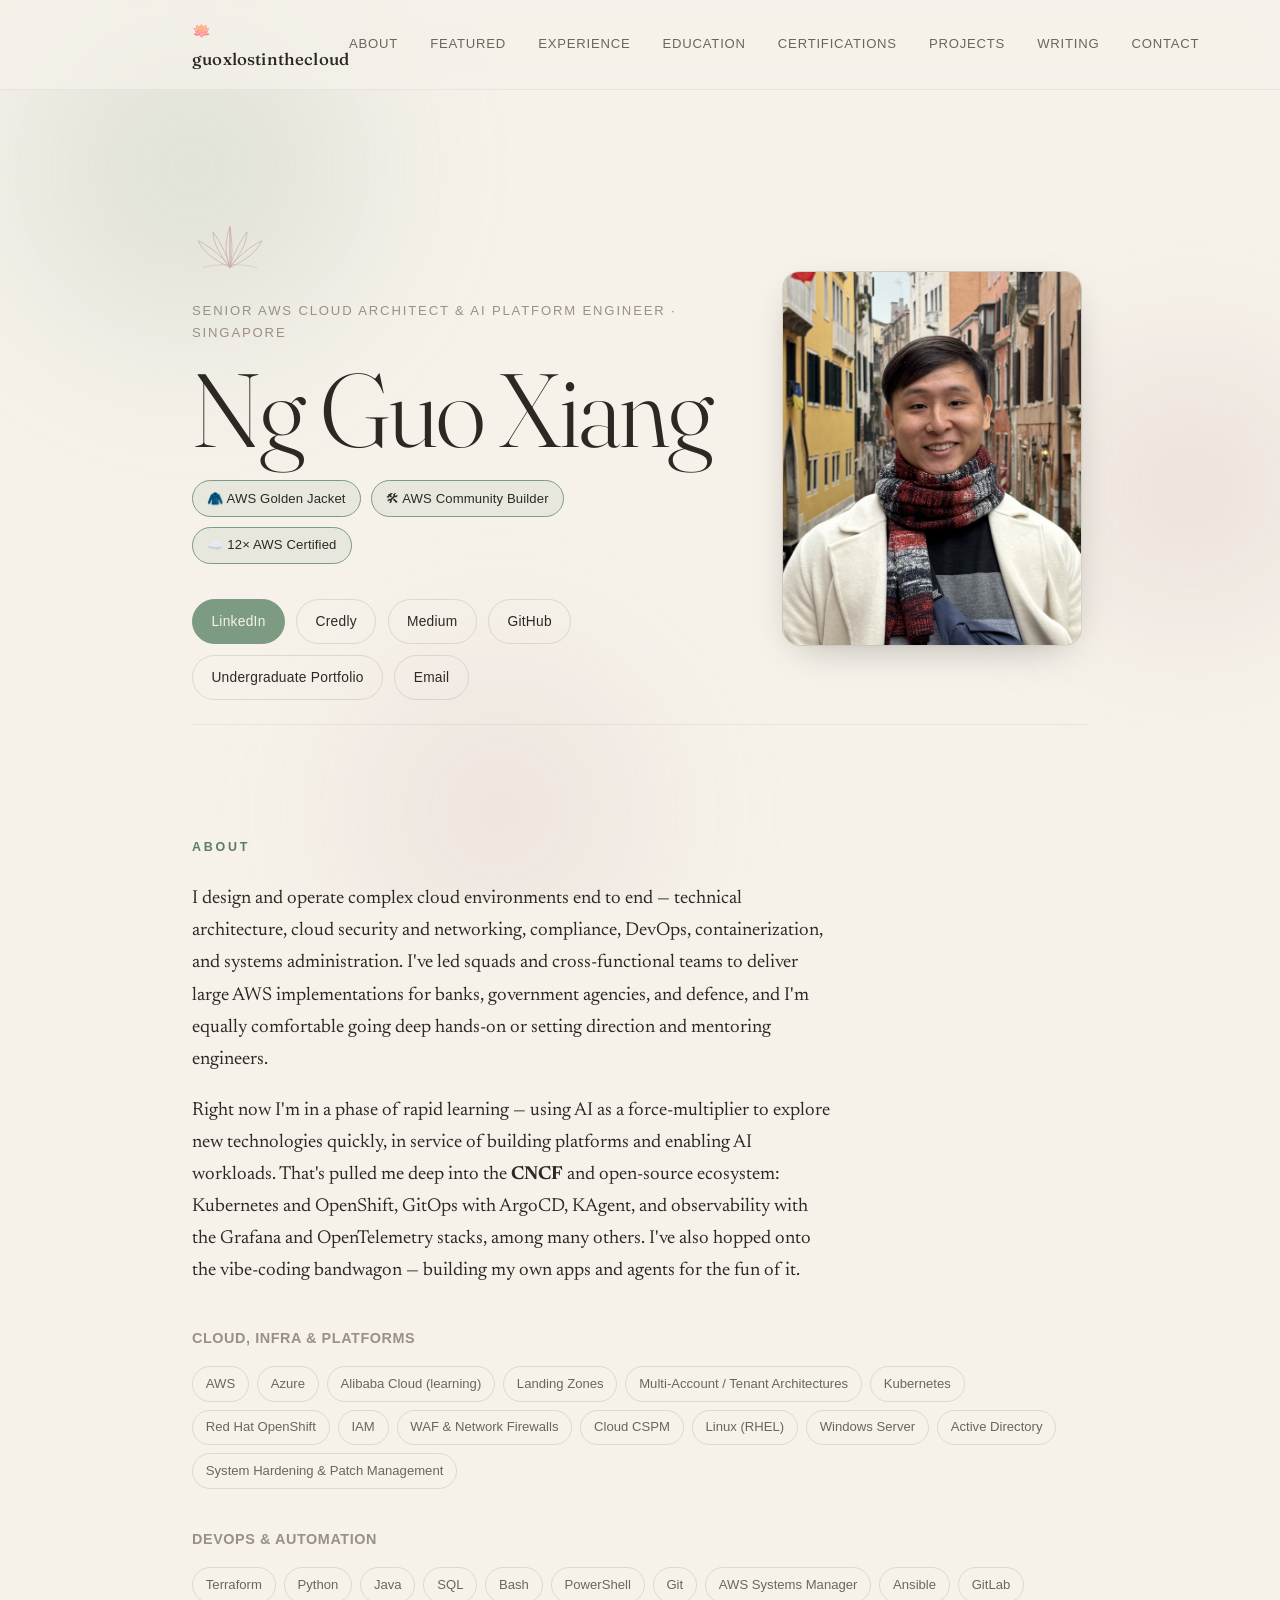
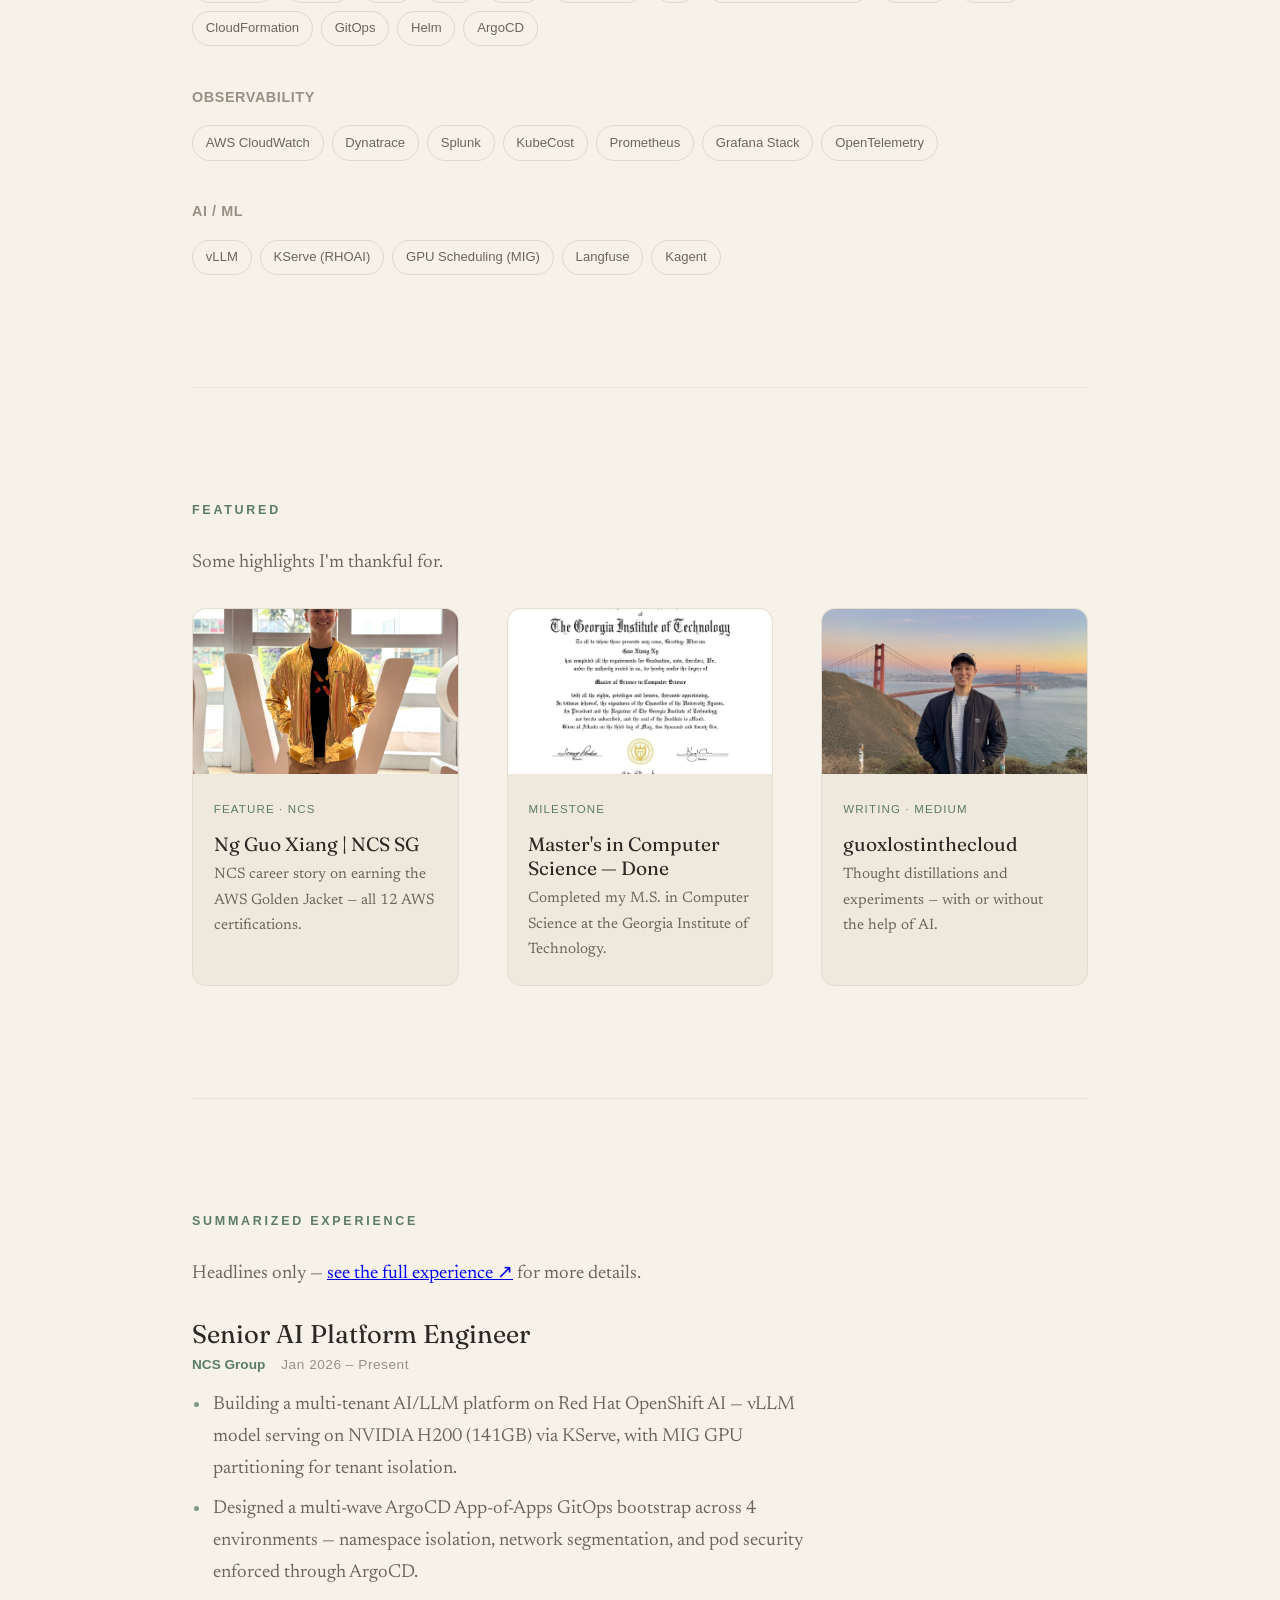
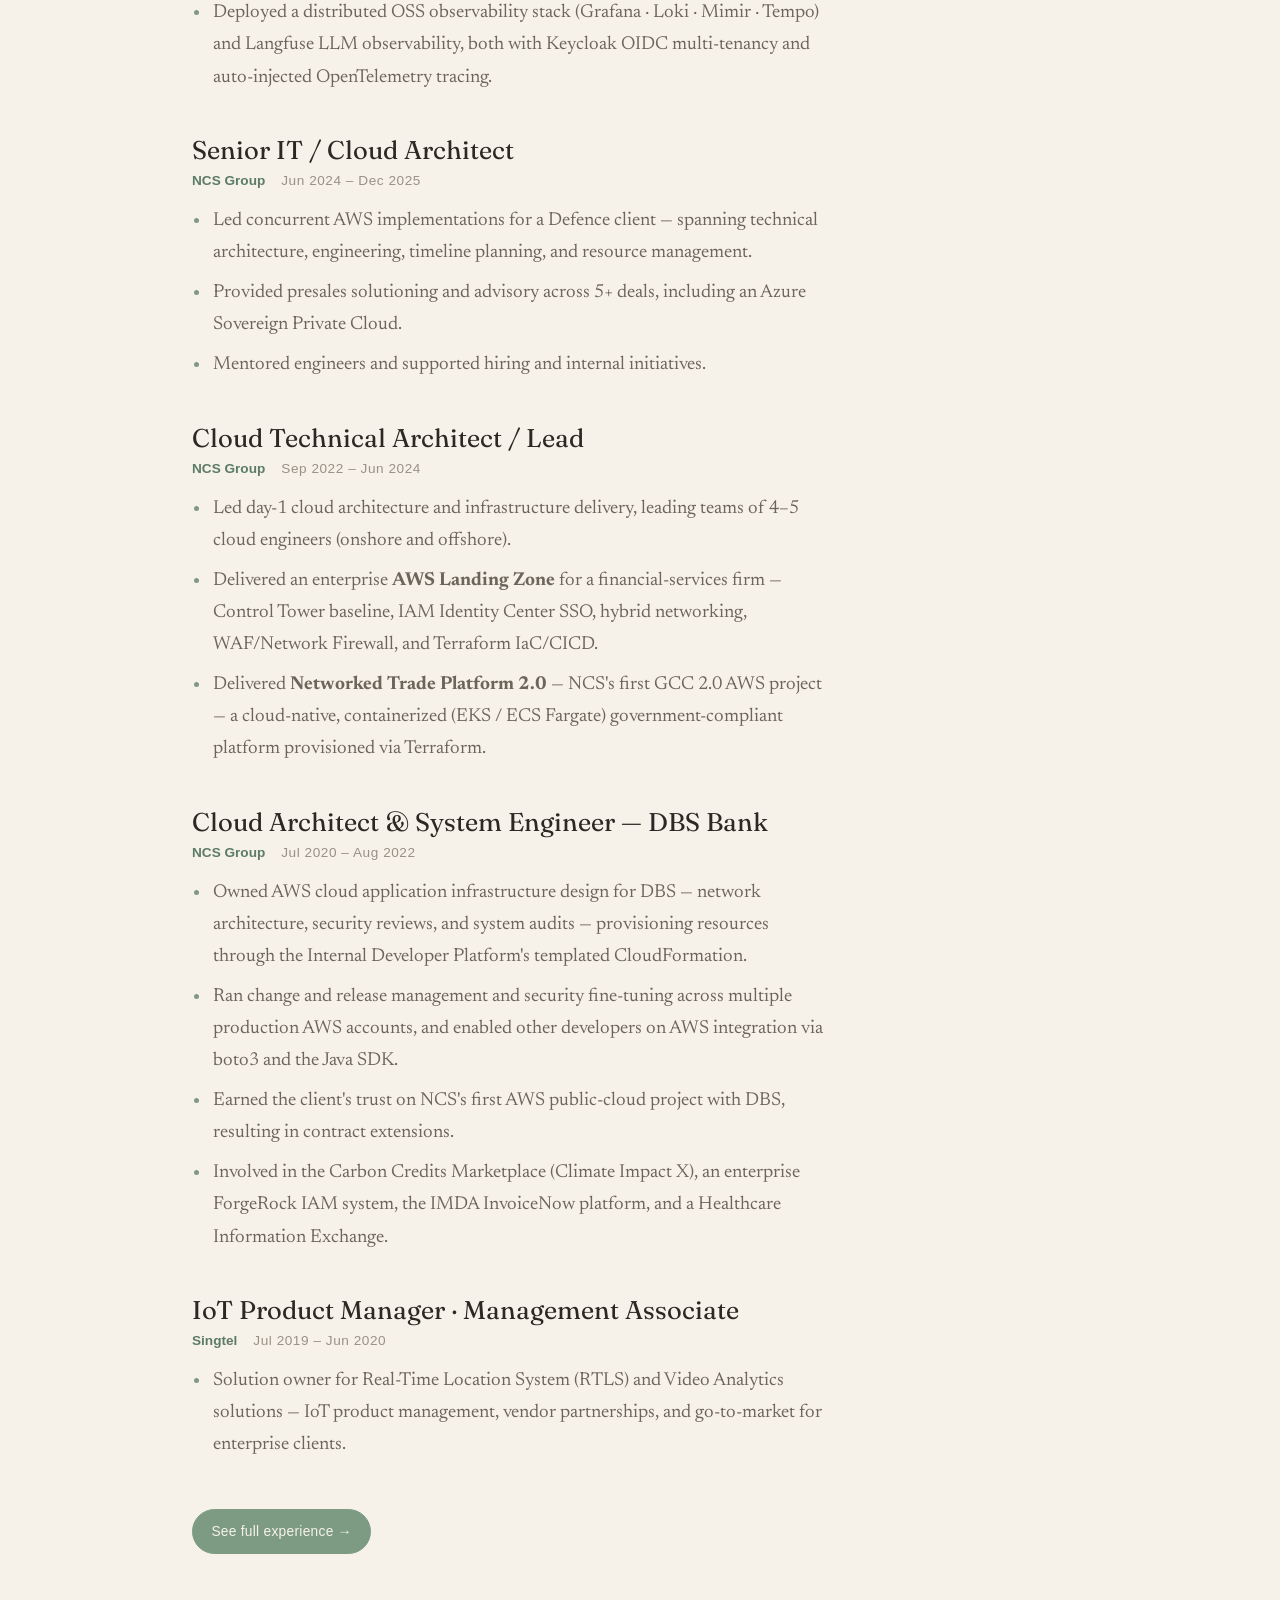
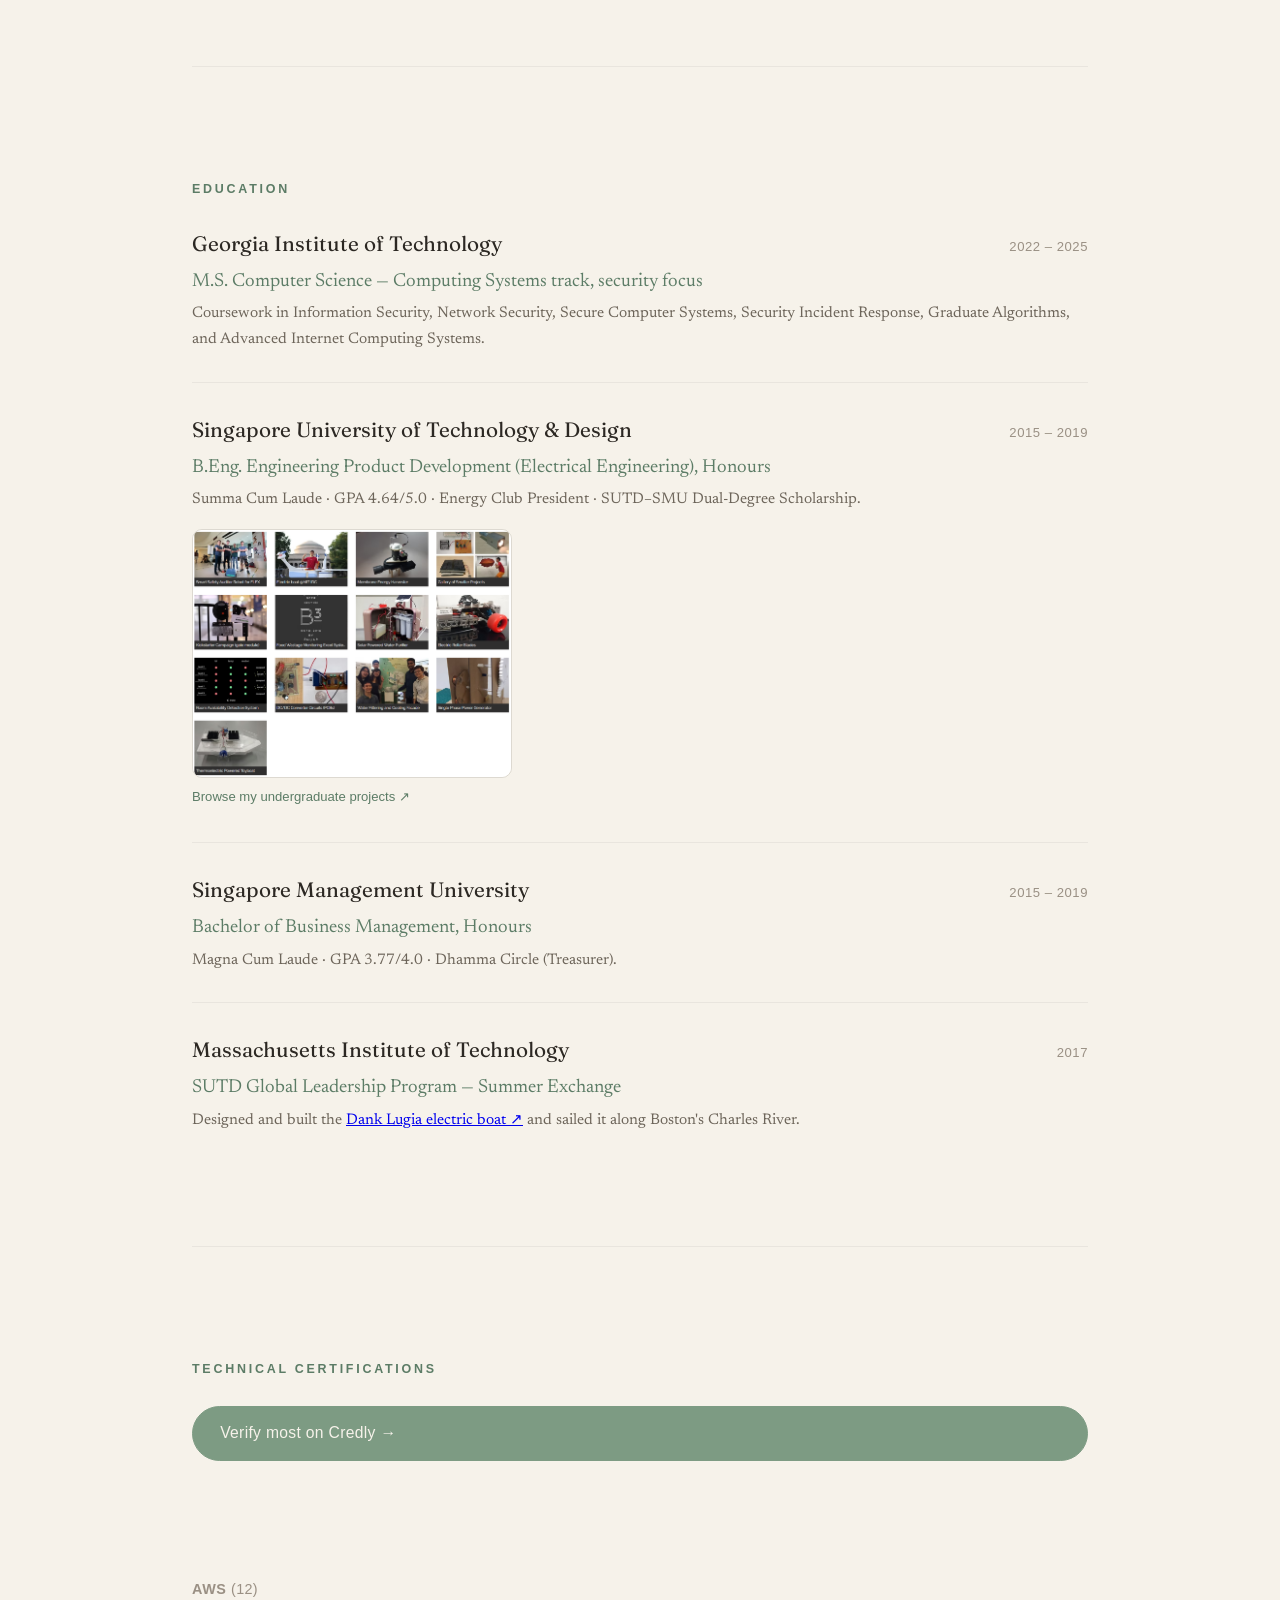
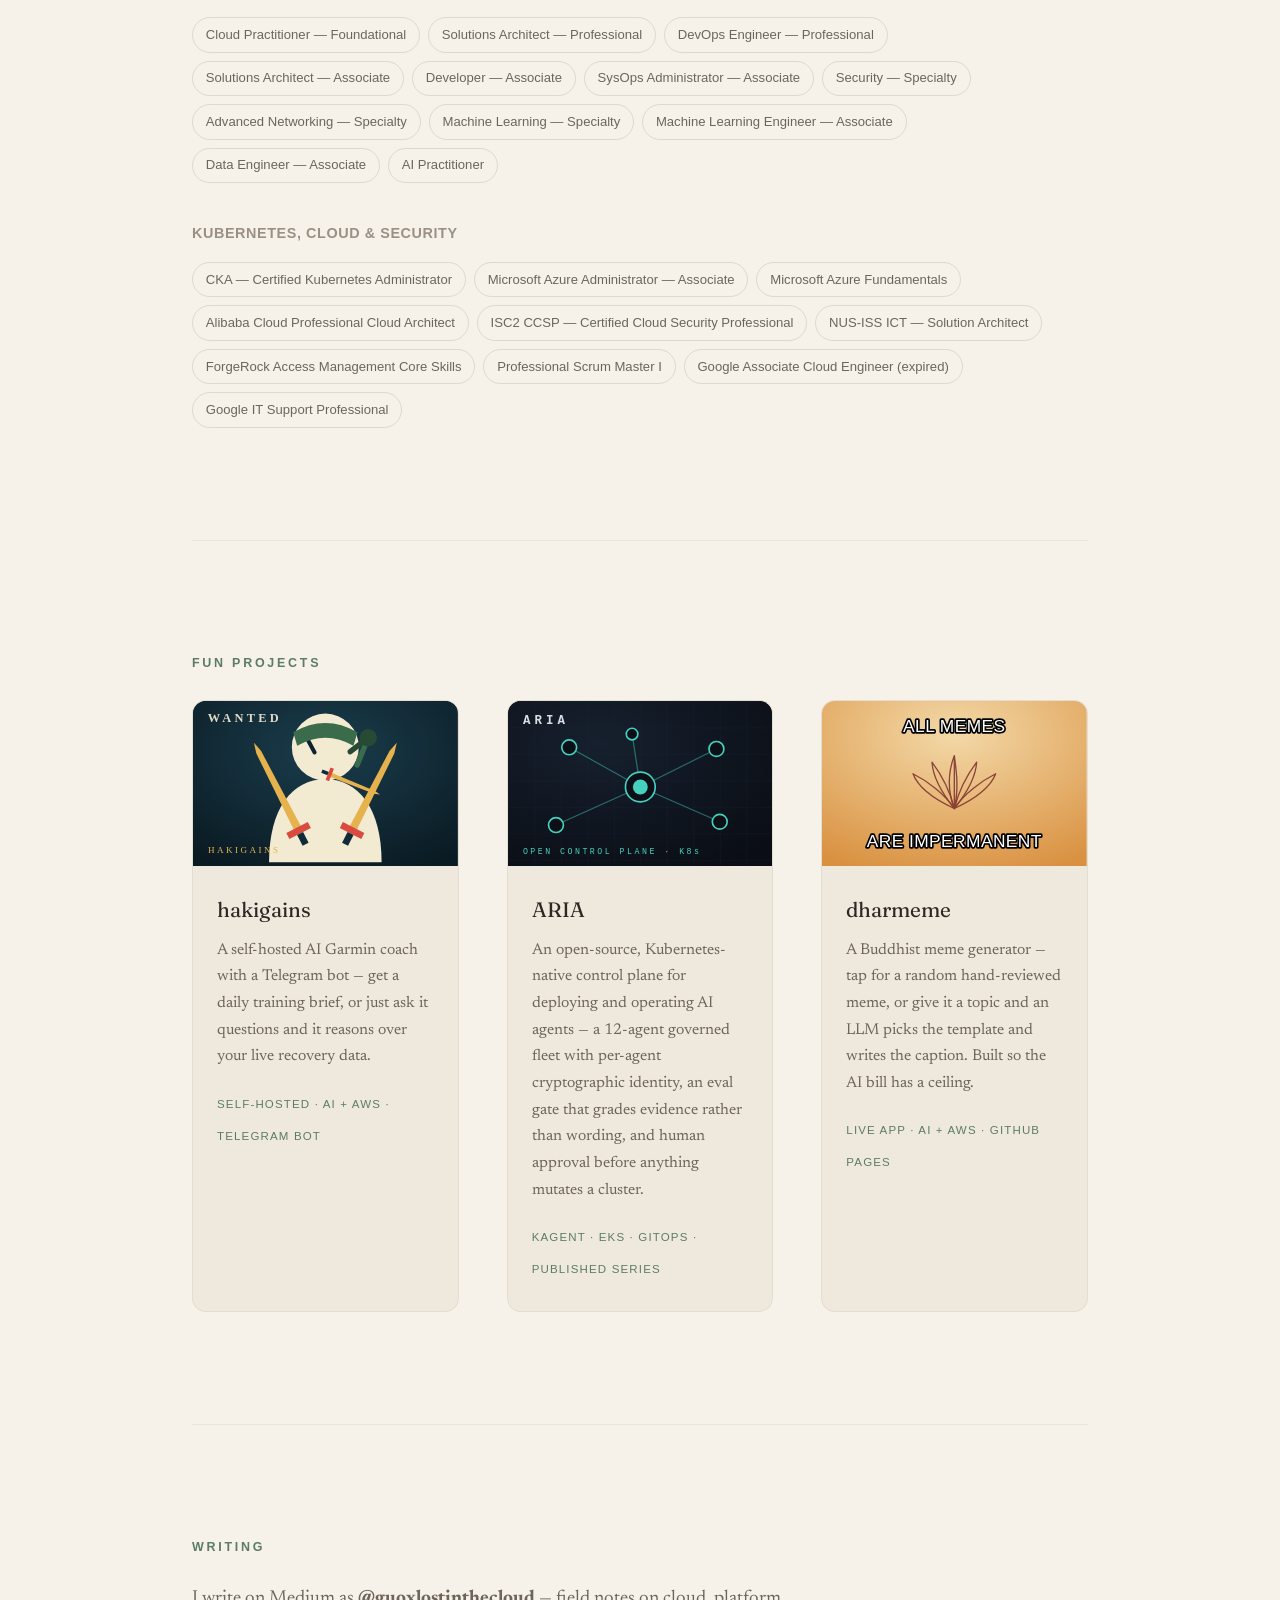
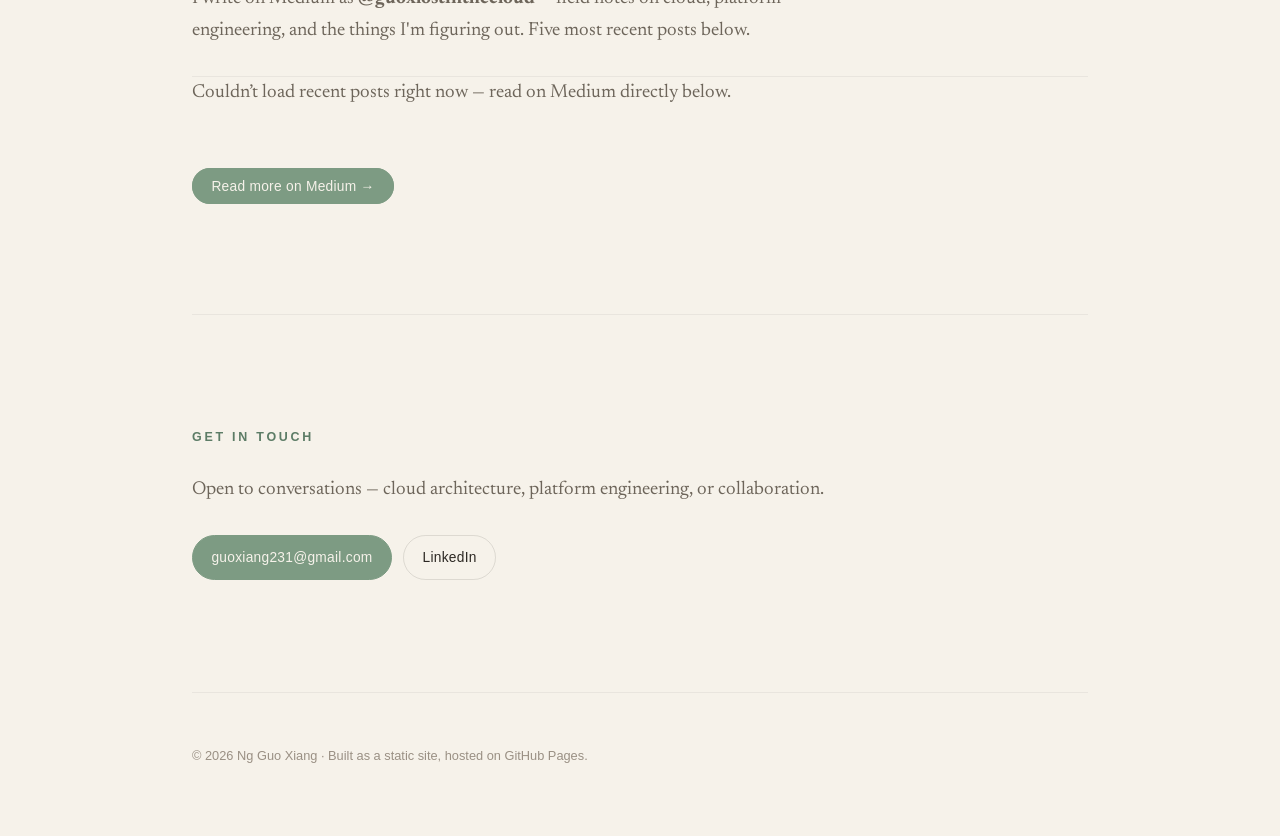
==== commit cd506c7c: "dharmeme: refresh card and case study — Random and topic memes are live" ====
--- a/index.html
+++ b/index.html
@@ -459,7 +459,7 @@
           <div class="card__body">
             <h3 class="card__title">dharmeme</h3>
             <p class="card__desc">A Buddhist meme generator — tap for a random hand-reviewed meme, or give it a topic and an LLM picks the template and writes the caption. Built so the AI bill has a ceiling.</p>
-            <span class="card__tag">Live app · in progress · AI + AWS</span>
+            <span class="card__tag">Live app · AI + AWS · GitHub Pages</span>
           </div>
         </a>
       </div>
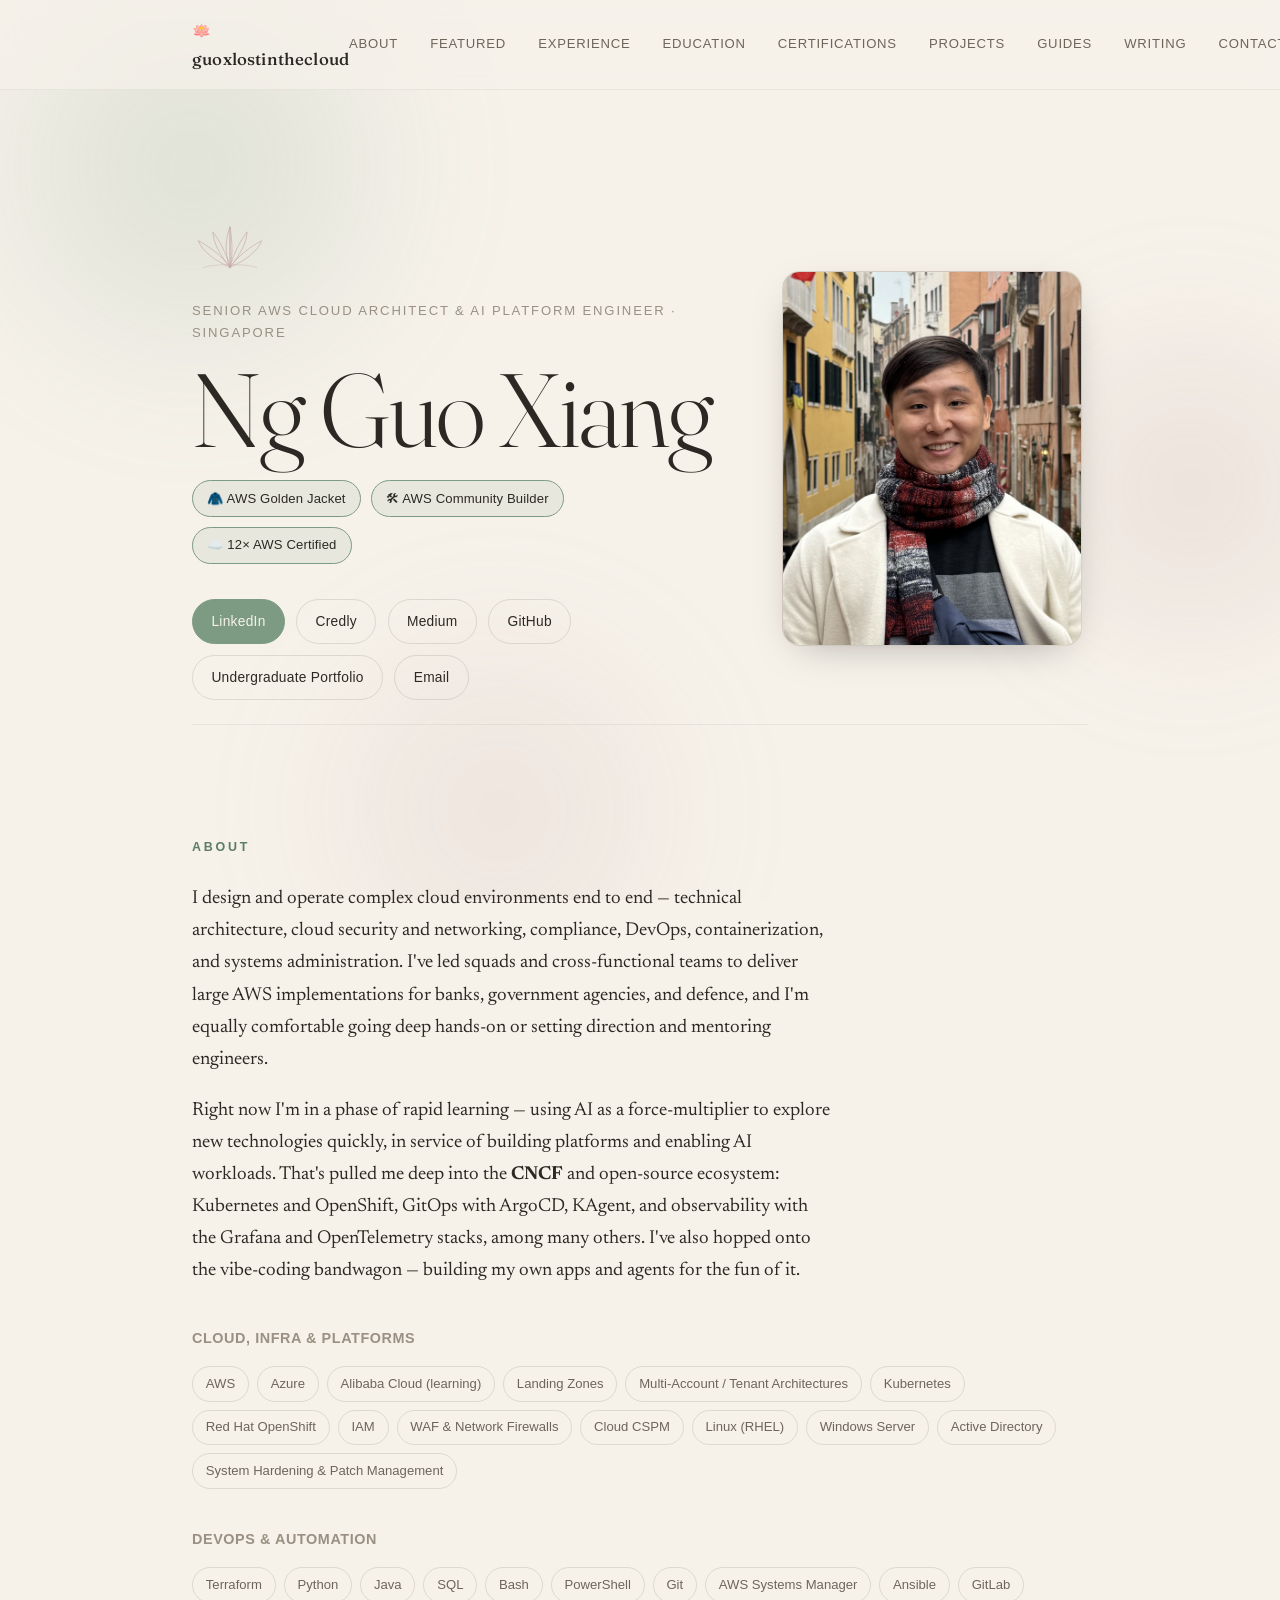
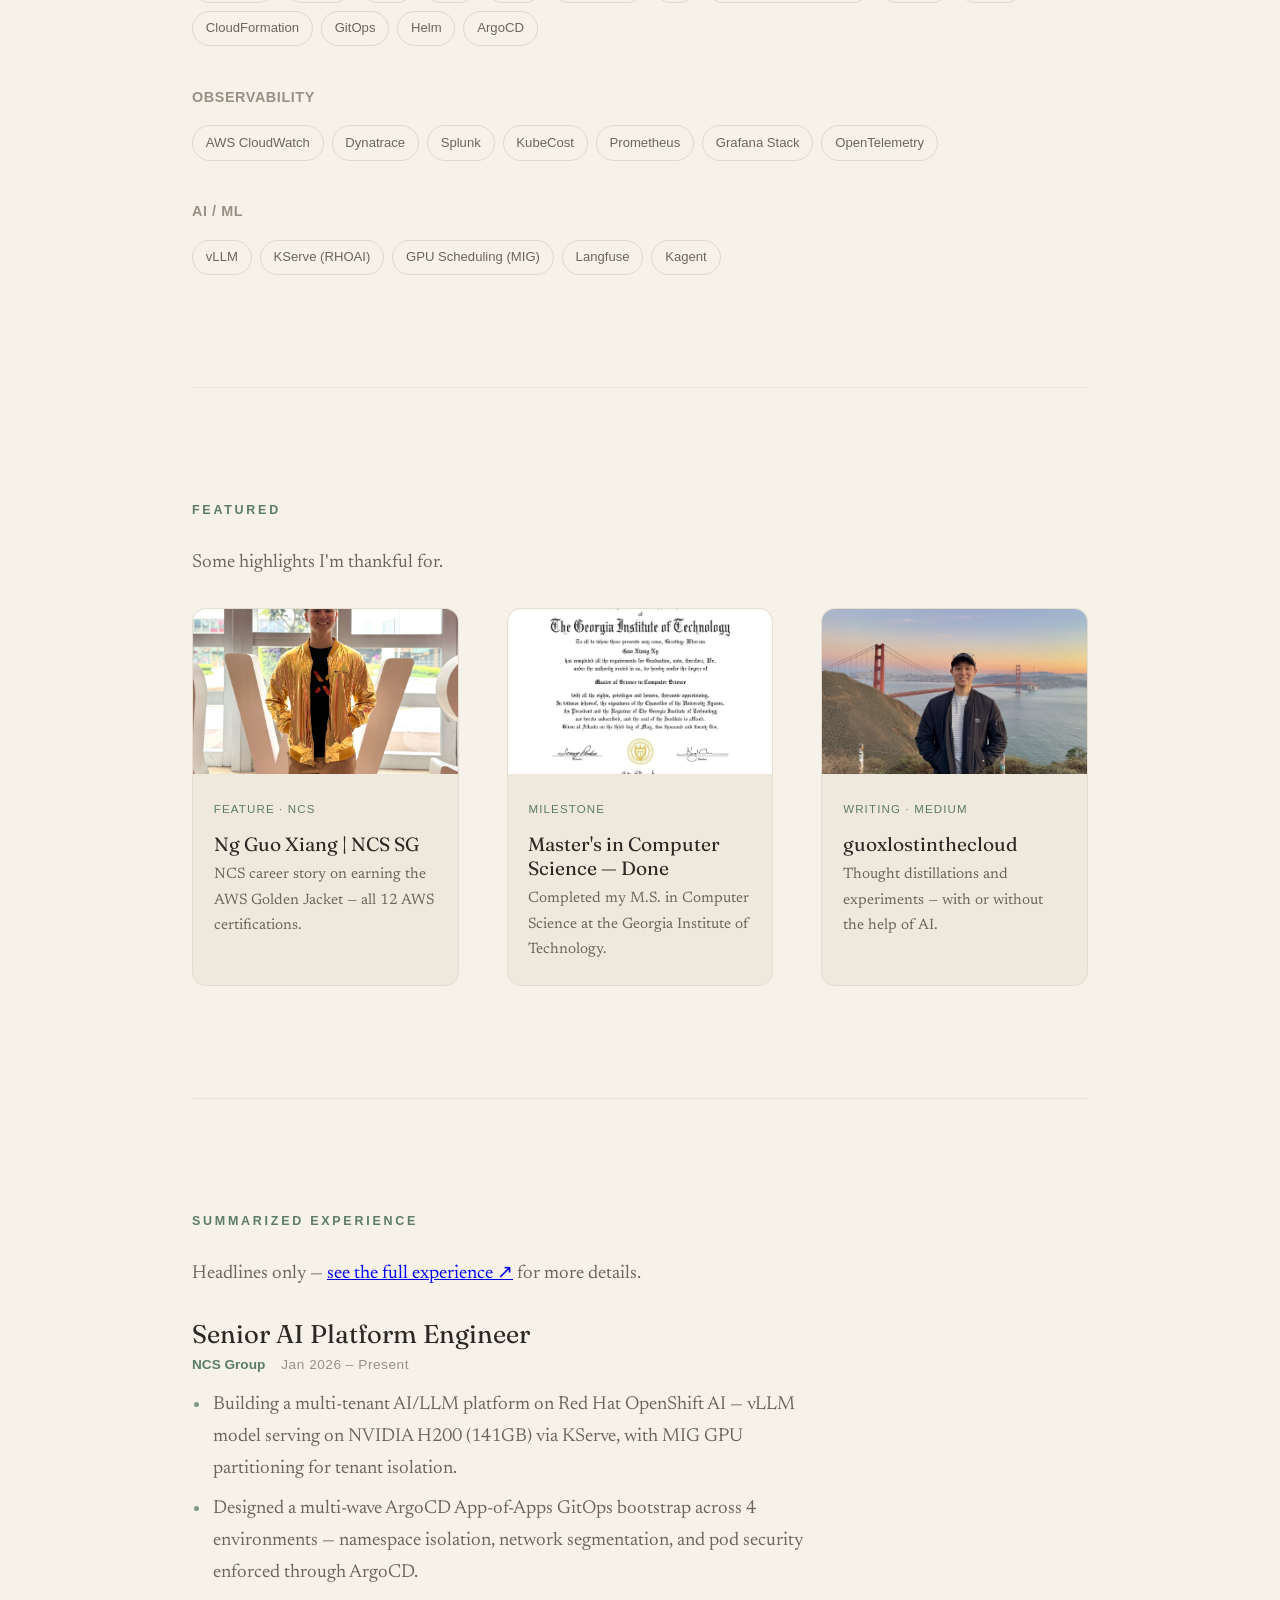
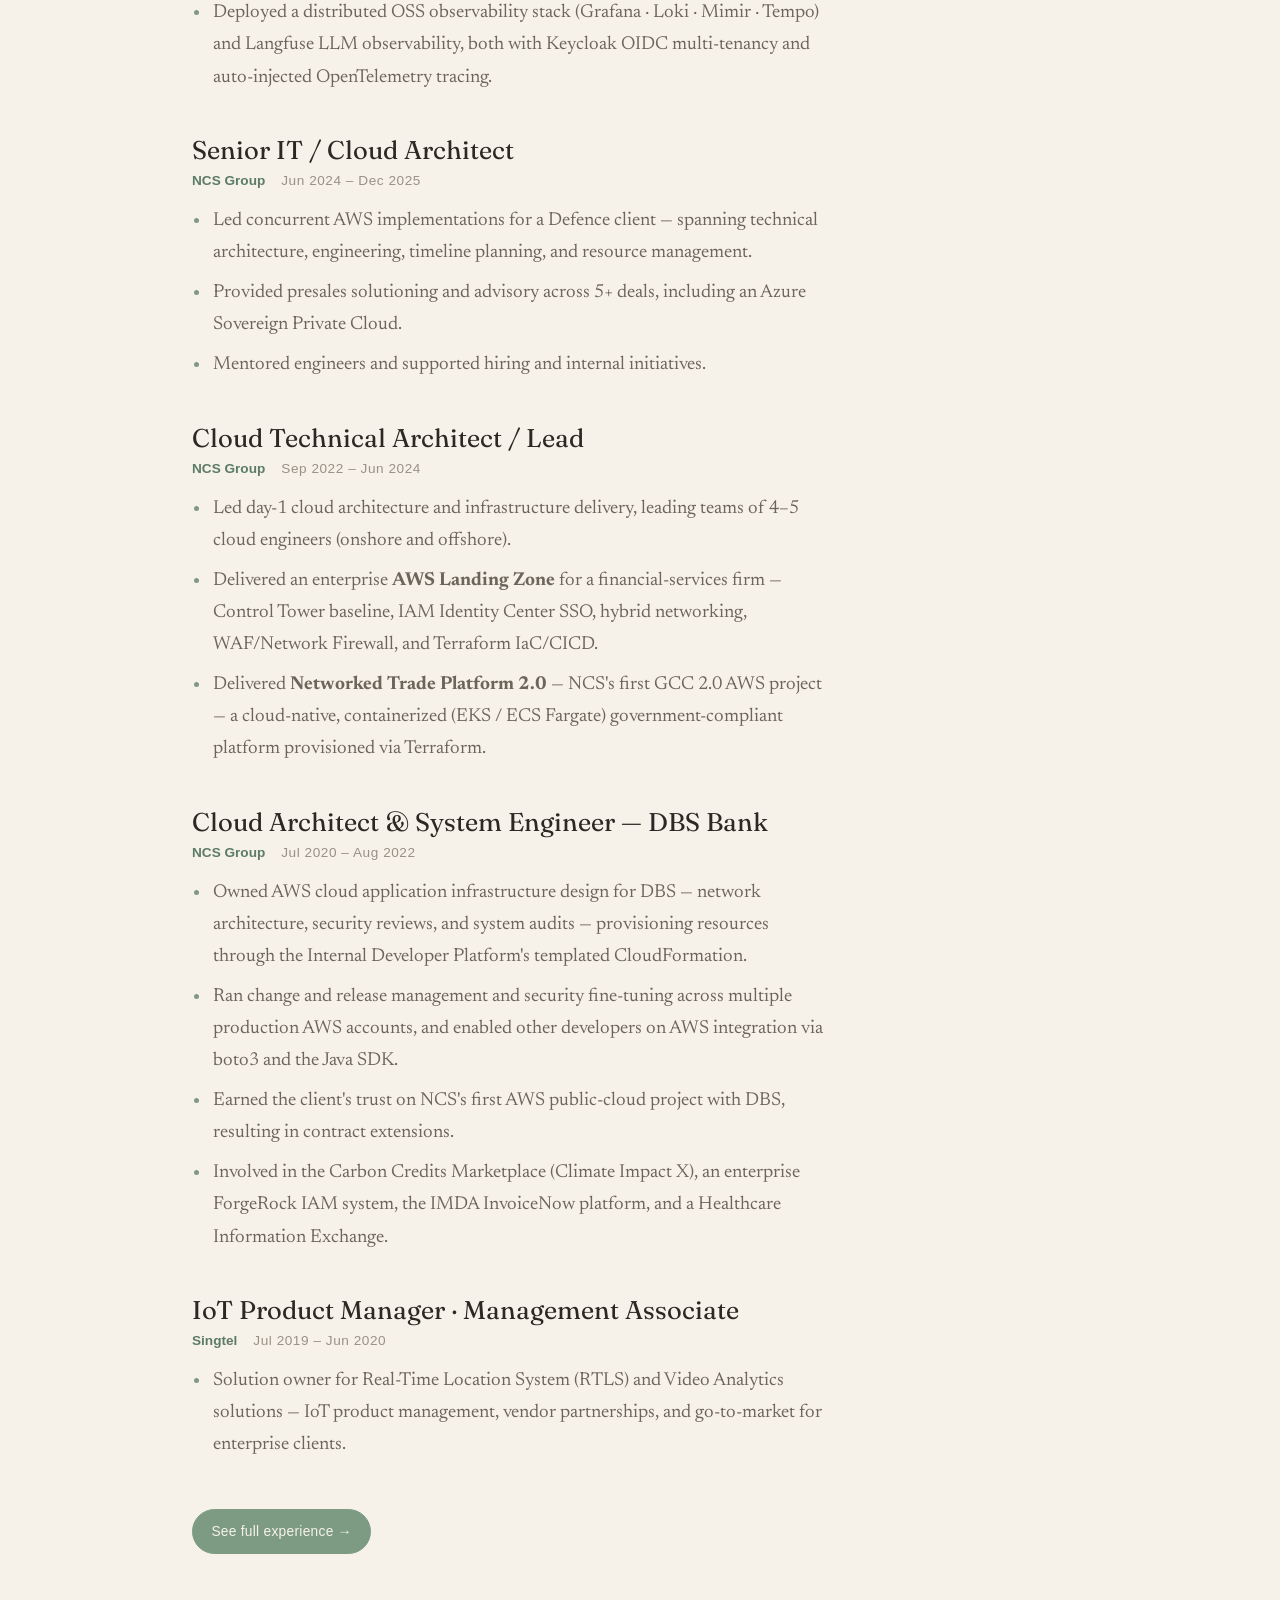
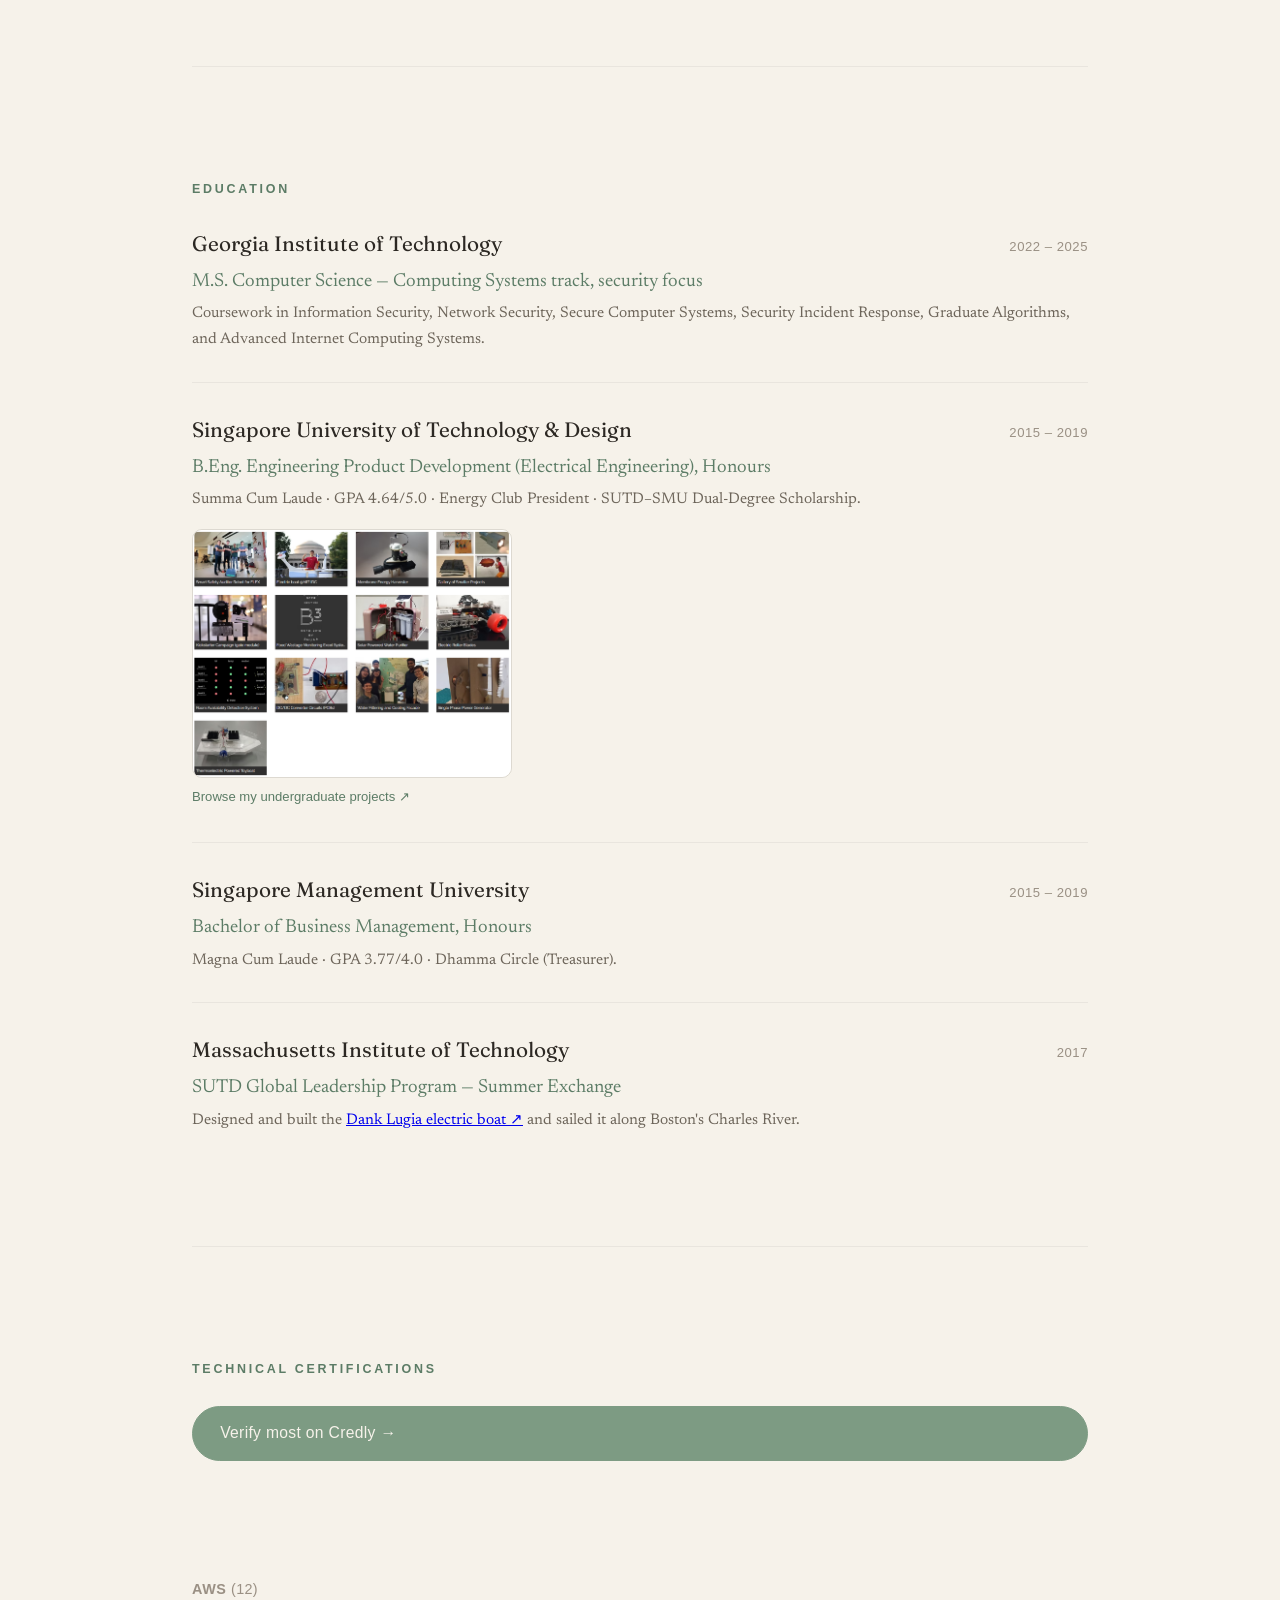
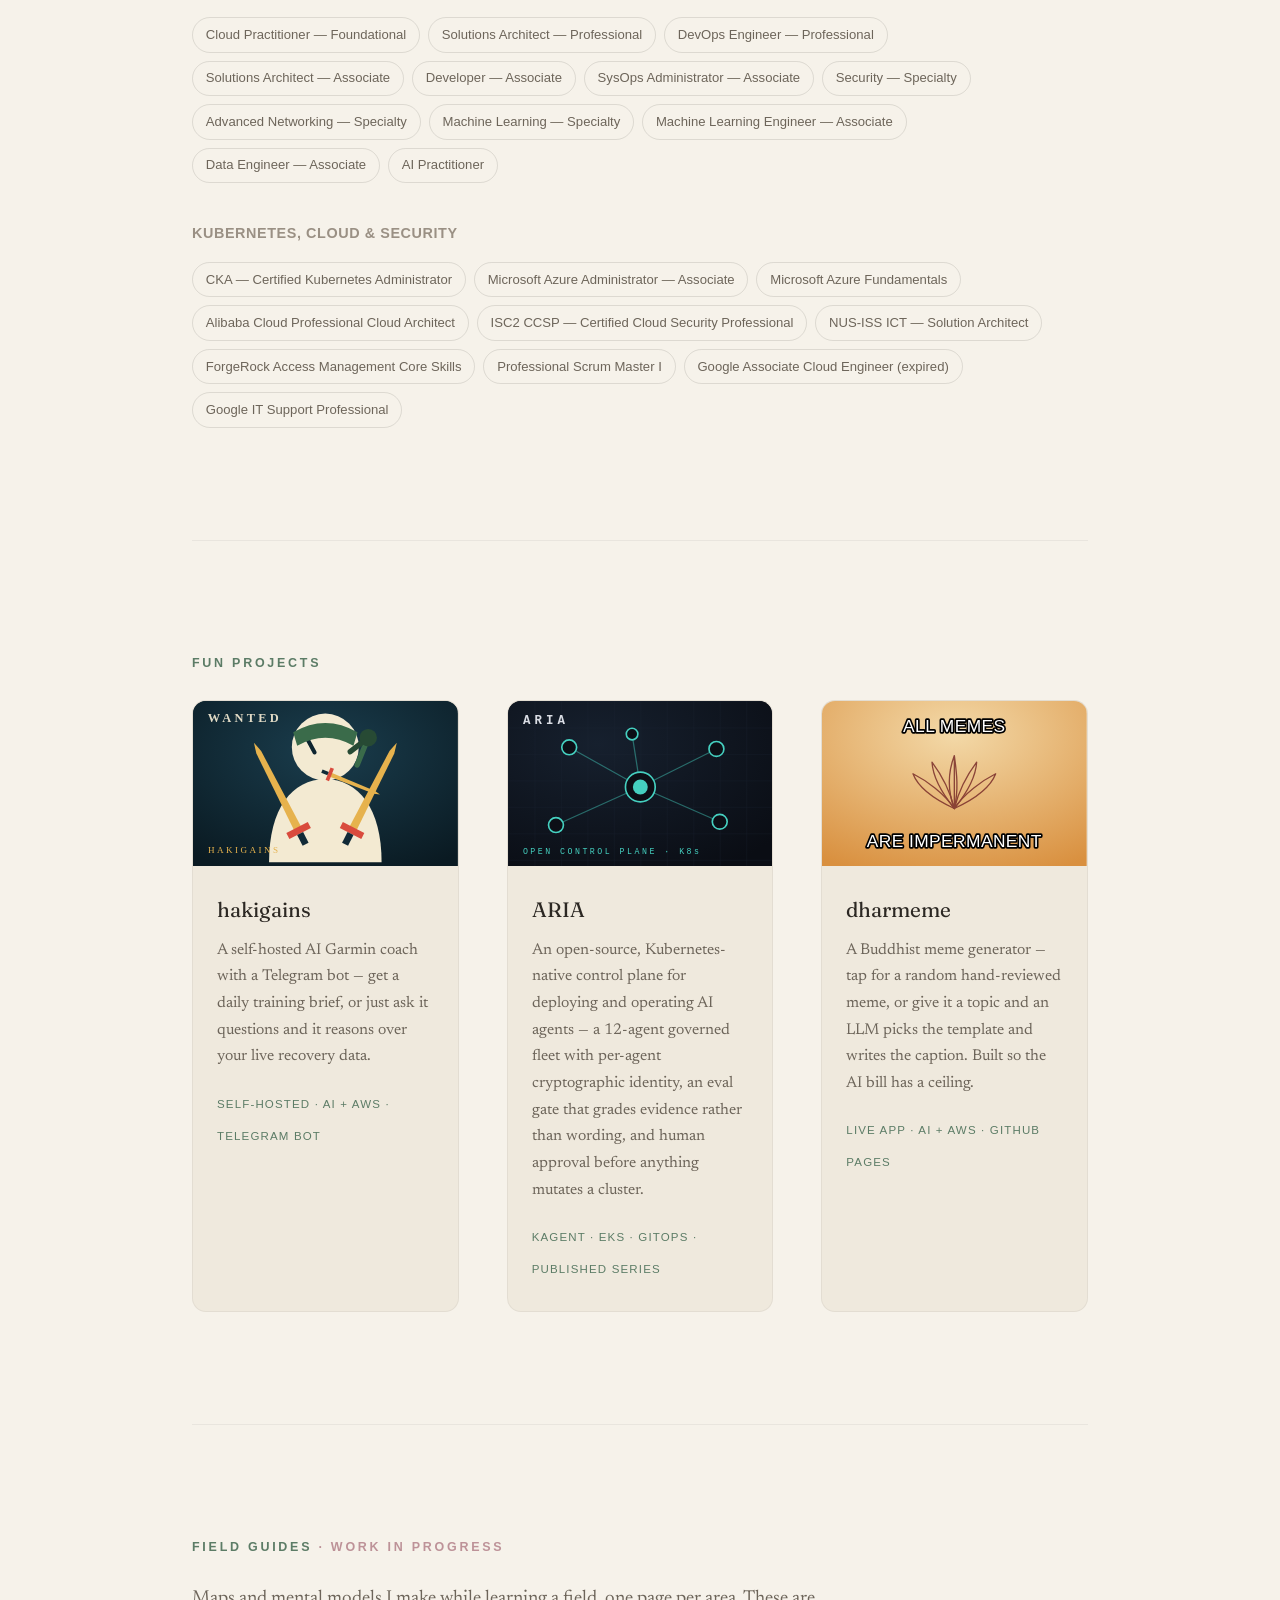
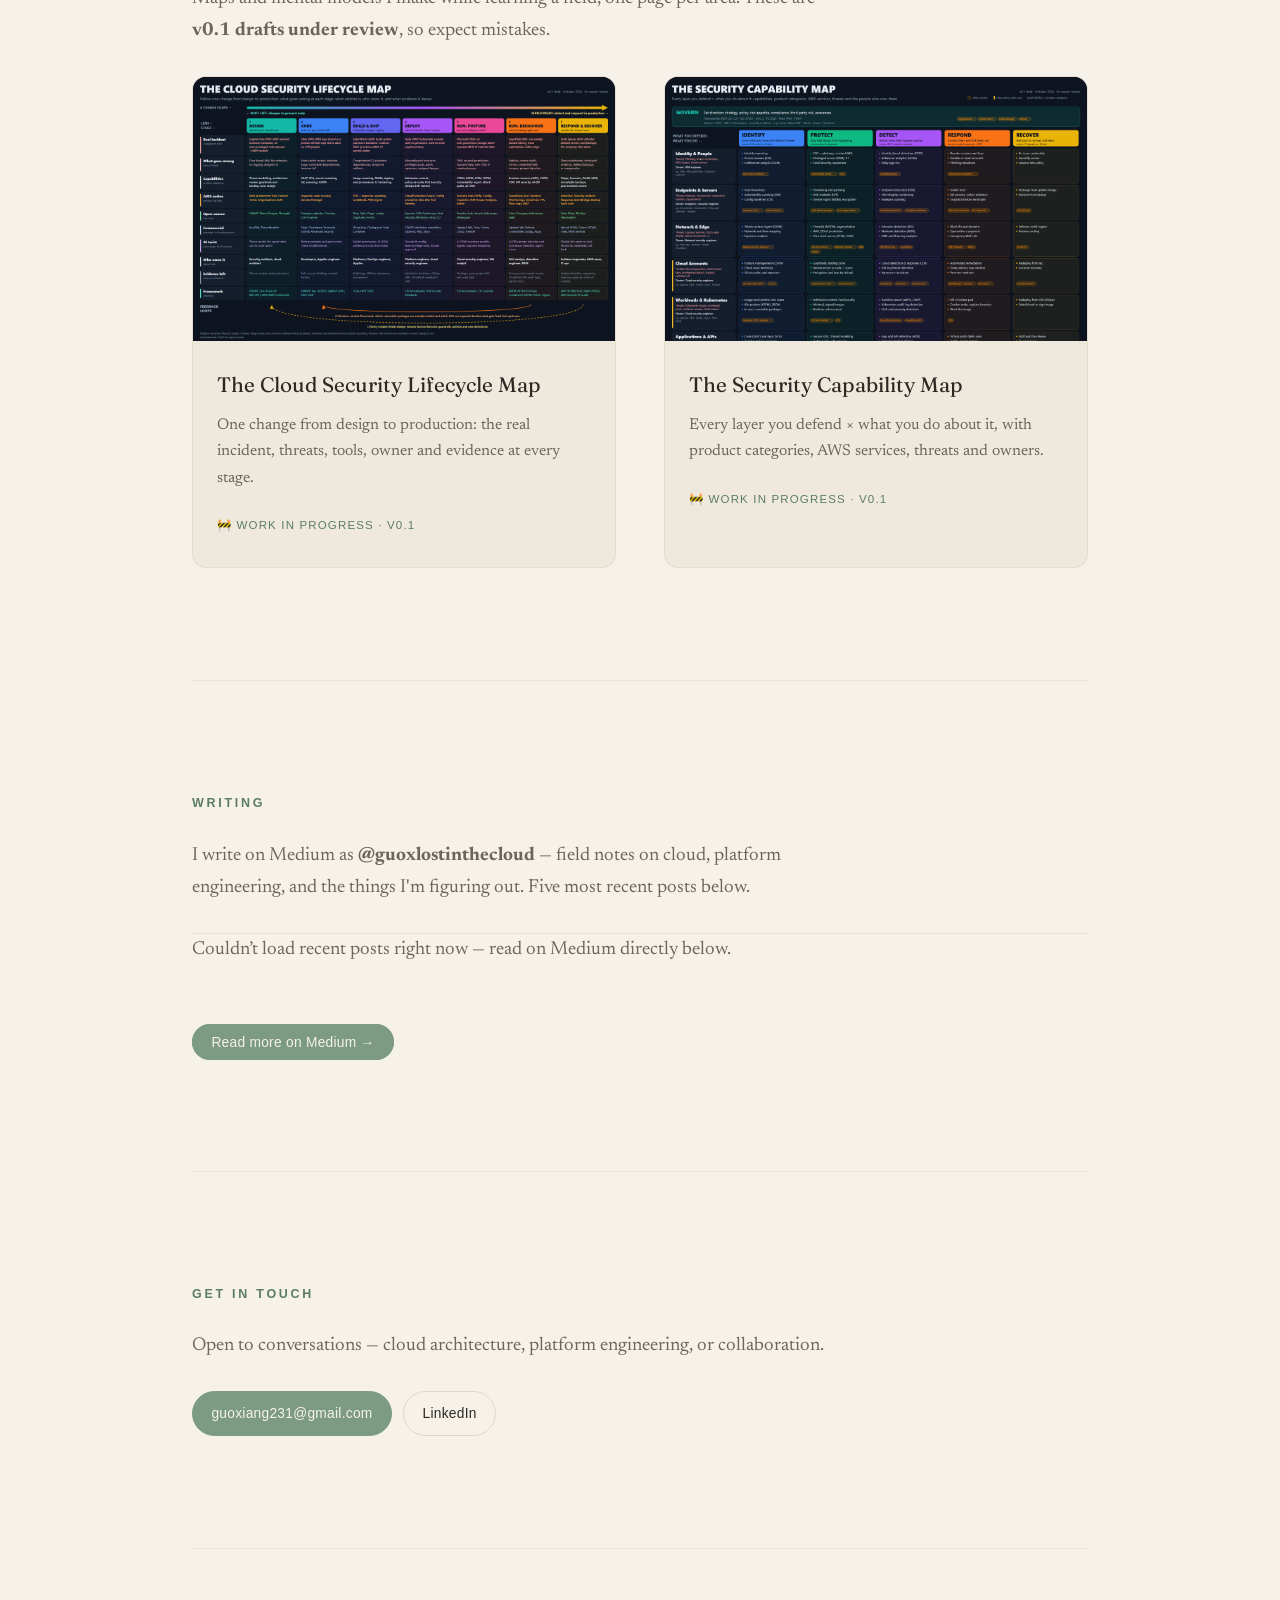
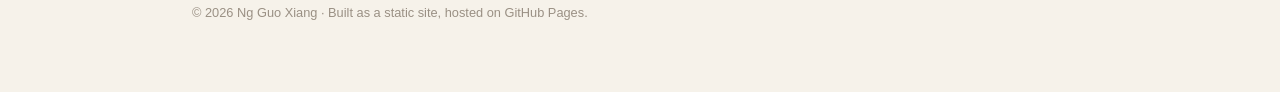
==== commit bd72d968: "Add Field Guides: cloud security lifecycle and capability maps (v0.1, work in progress)" ====
--- a/index.html
+++ b/index.html
@@ -30,6 +30,7 @@
         <li><a href="#education">Education</a></li>
         <li><a href="#certifications">Certifications</a></li>
         <li><a href="#projects">Projects</a></li>
+        <li><a href="#guides">Guides</a></li>
         <li><a href="#writing">Writing</a></li>
         <li><a href="#contact">Contact</a></li>
       </ul>
@@ -465,6 +466,33 @@
       </div>
     </section>
 
+    <!-- FIELD GUIDES -->
+    <section id="guides" class="section">
+      <h2 class="section__title">Field Guides <span style="color: var(--rose);">· work in progress</span></h2>
+      <p class="section__lead">
+        Maps and mental models I make while learning a field, one page per area. These are
+        <strong>v0.1 drafts under review</strong>, so expect mistakes.
+      </p>
+      <div class="cards">
+        <a class="card" href="field-guides/#lifecycle">
+          <img class="card__thumb" src="field-guides/lifecycle-map.png" alt="Cloud Security Lifecycle Map preview" style="object-fit: cover; object-position: top left; background: #0d1420;" loading="lazy" />
+          <div class="card__body">
+            <h3 class="card__title">The Cloud Security Lifecycle Map</h3>
+            <p class="card__desc">One change from design to production: the real incident, threats, tools, owner and evidence at every stage.</p>
+            <span class="card__tag">🚧 Work in progress · v0.1</span>
+          </div>
+        </a>
+        <a class="card" href="field-guides/#capability">
+          <img class="card__thumb" src="field-guides/capability-map.png" alt="Security Capability Map preview" style="object-fit: cover; object-position: top left; background: #0d1420;" loading="lazy" />
+          <div class="card__body">
+            <h3 class="card__title">The Security Capability Map</h3>
+            <p class="card__desc">Every layer you defend × what you do about it, with product categories, AWS services, threats and owners.</p>
+            <span class="card__tag">🚧 Work in progress · v0.1</span>
+          </div>
+        </a>
+      </div>
+    </section>
+
     <!-- WRITING -->
     <section id="writing" class="section">
       <h2 class="section__title">Writing</h2>
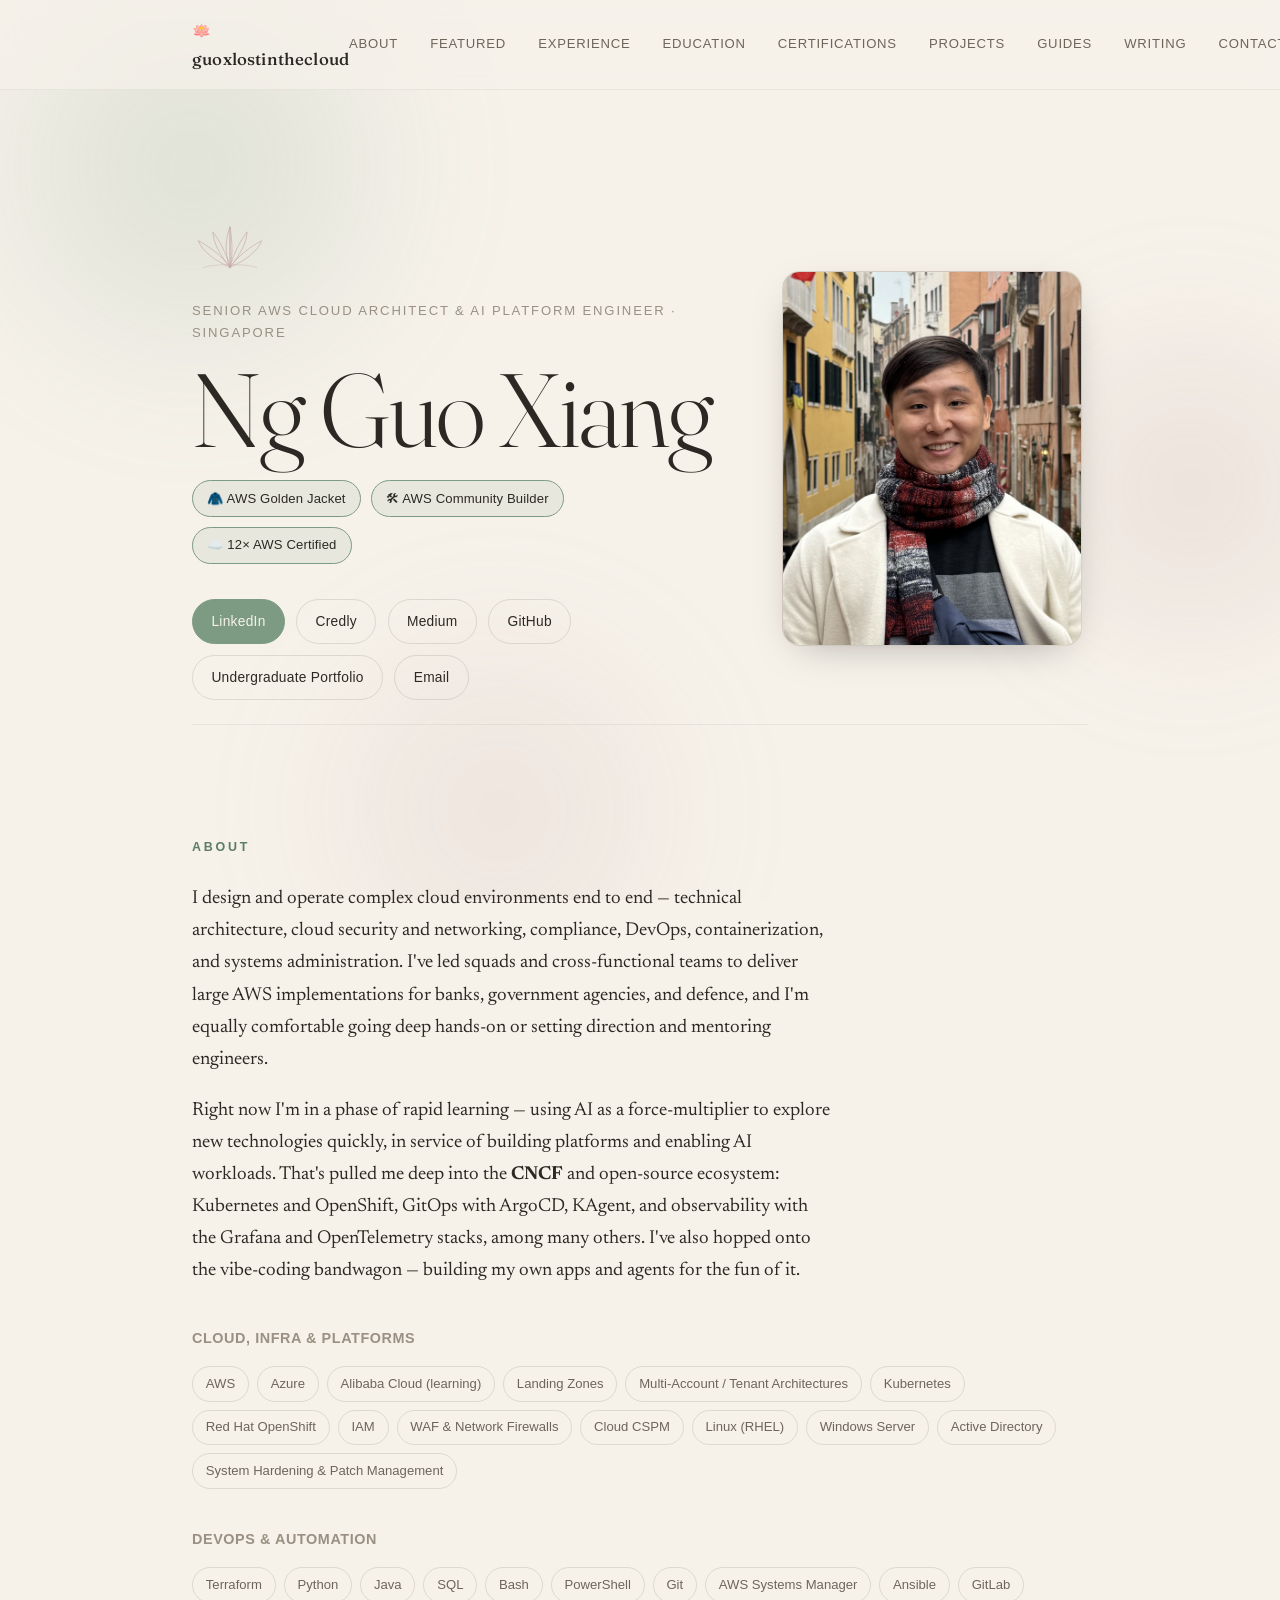
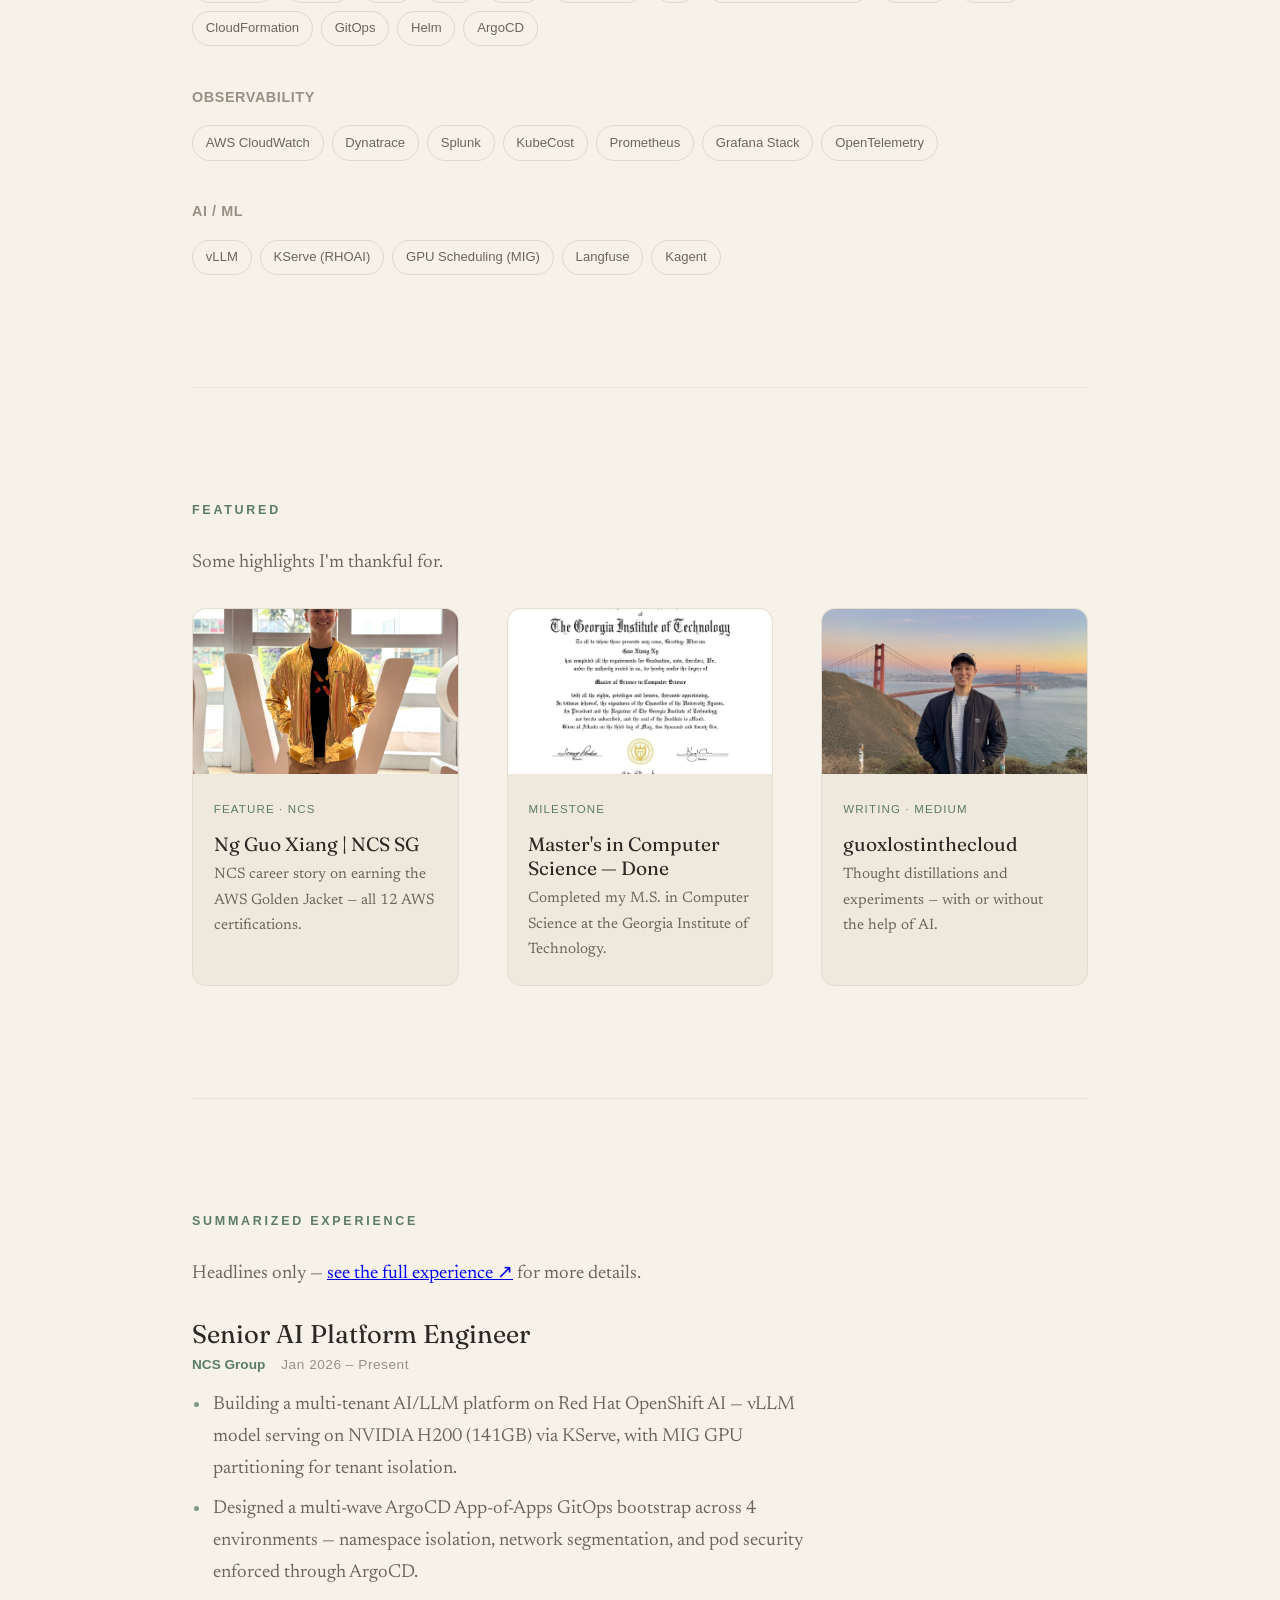
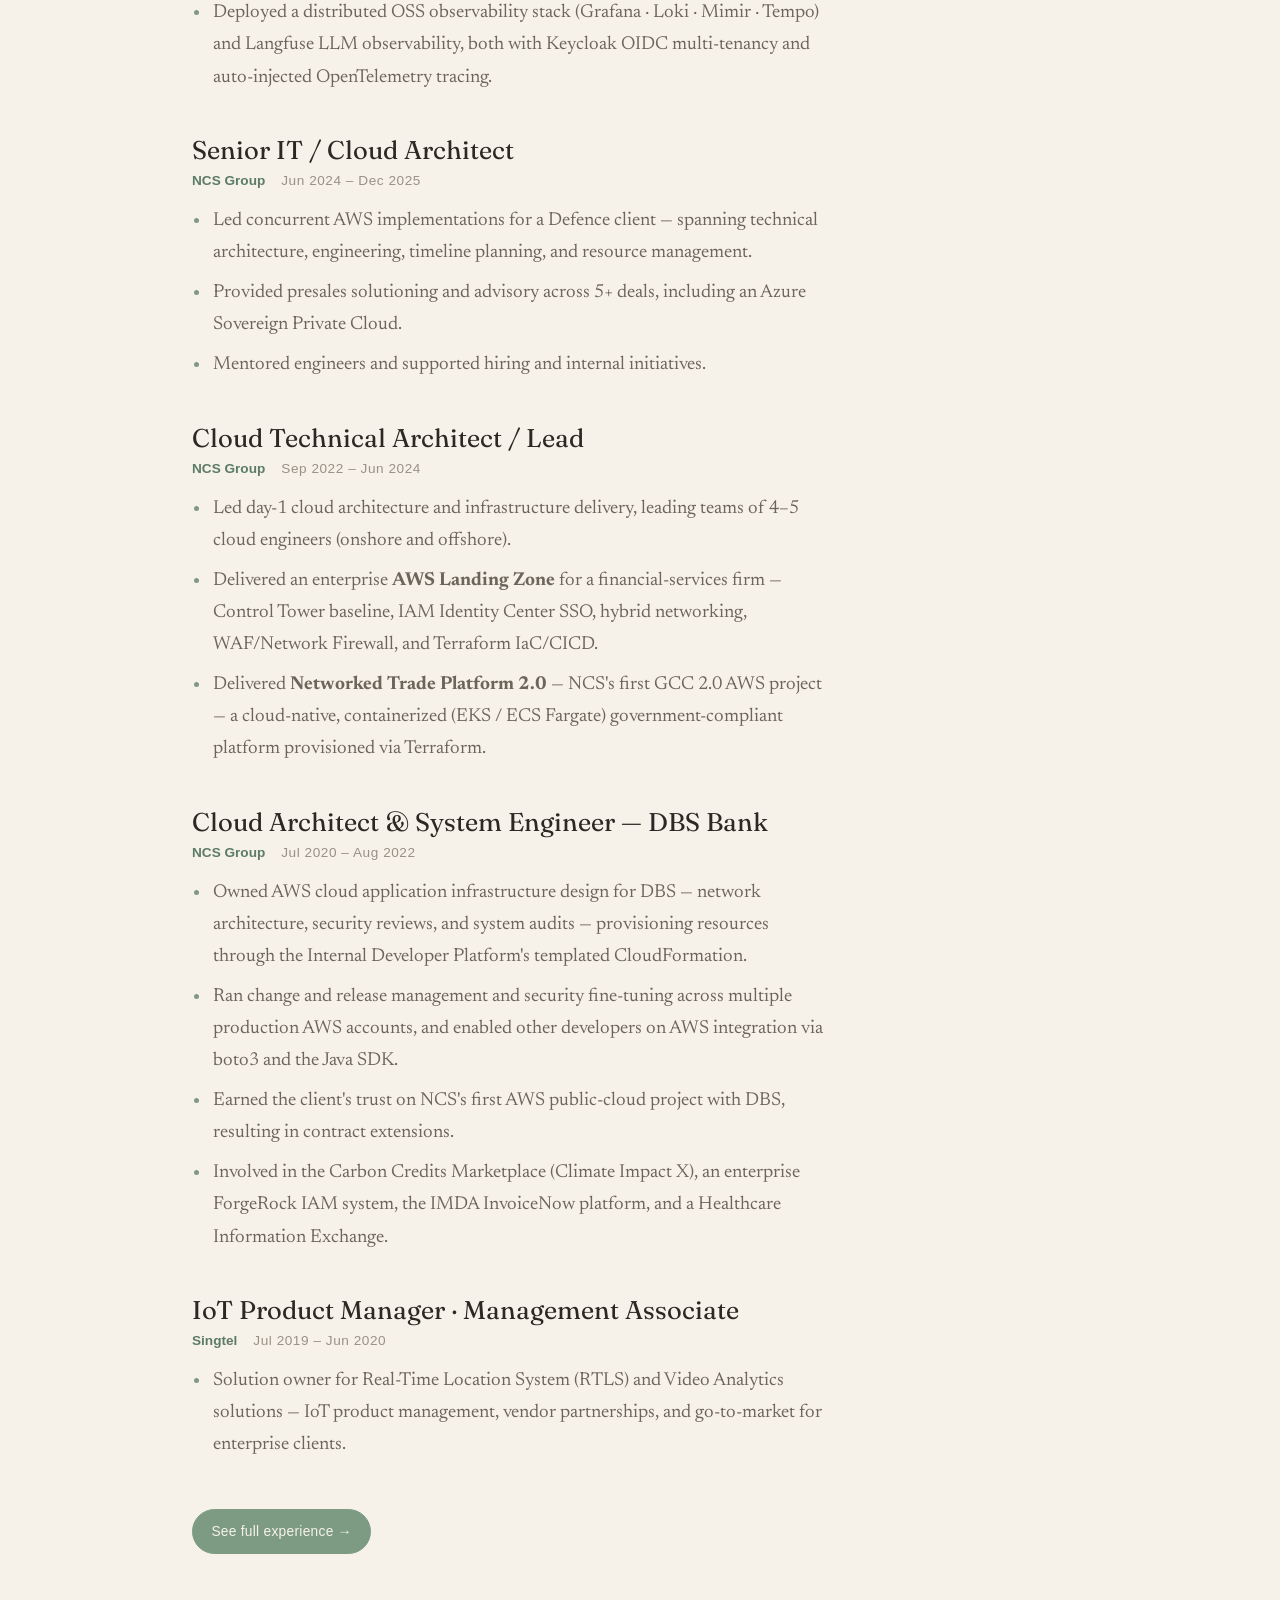
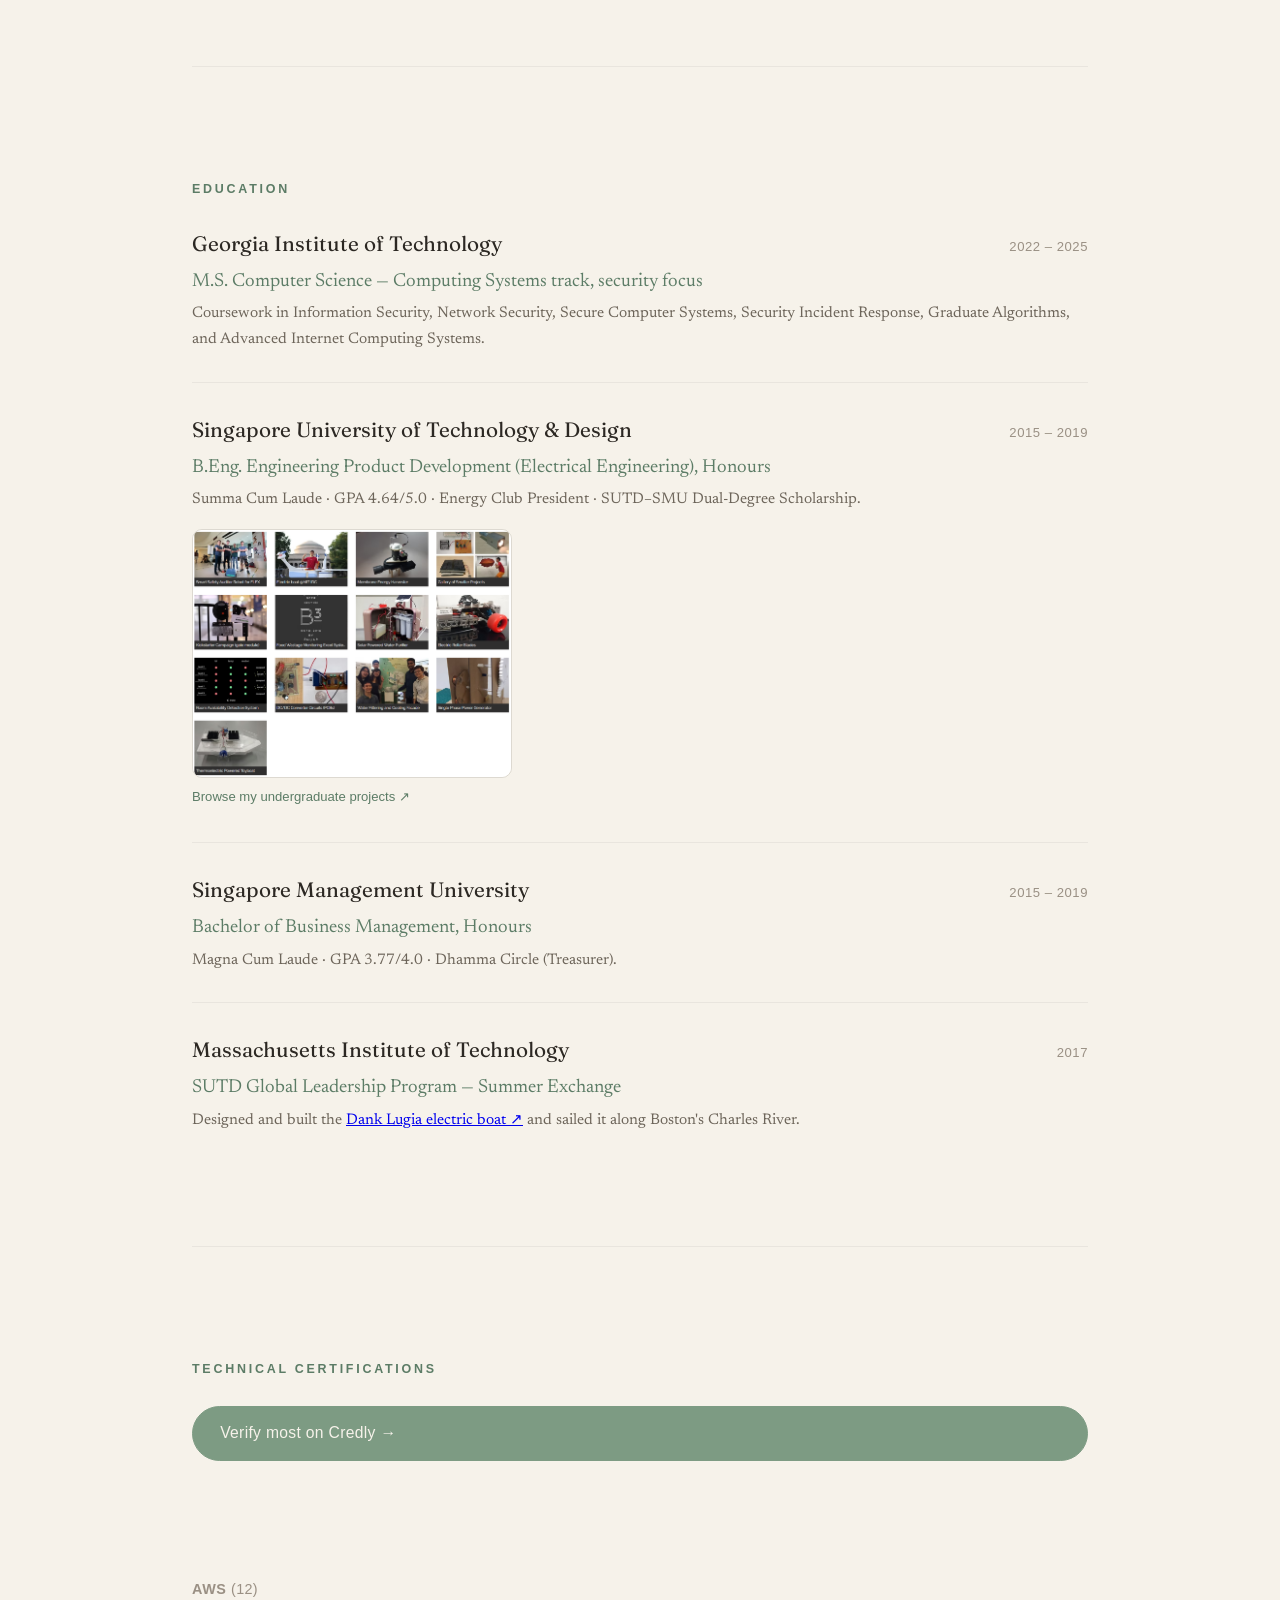
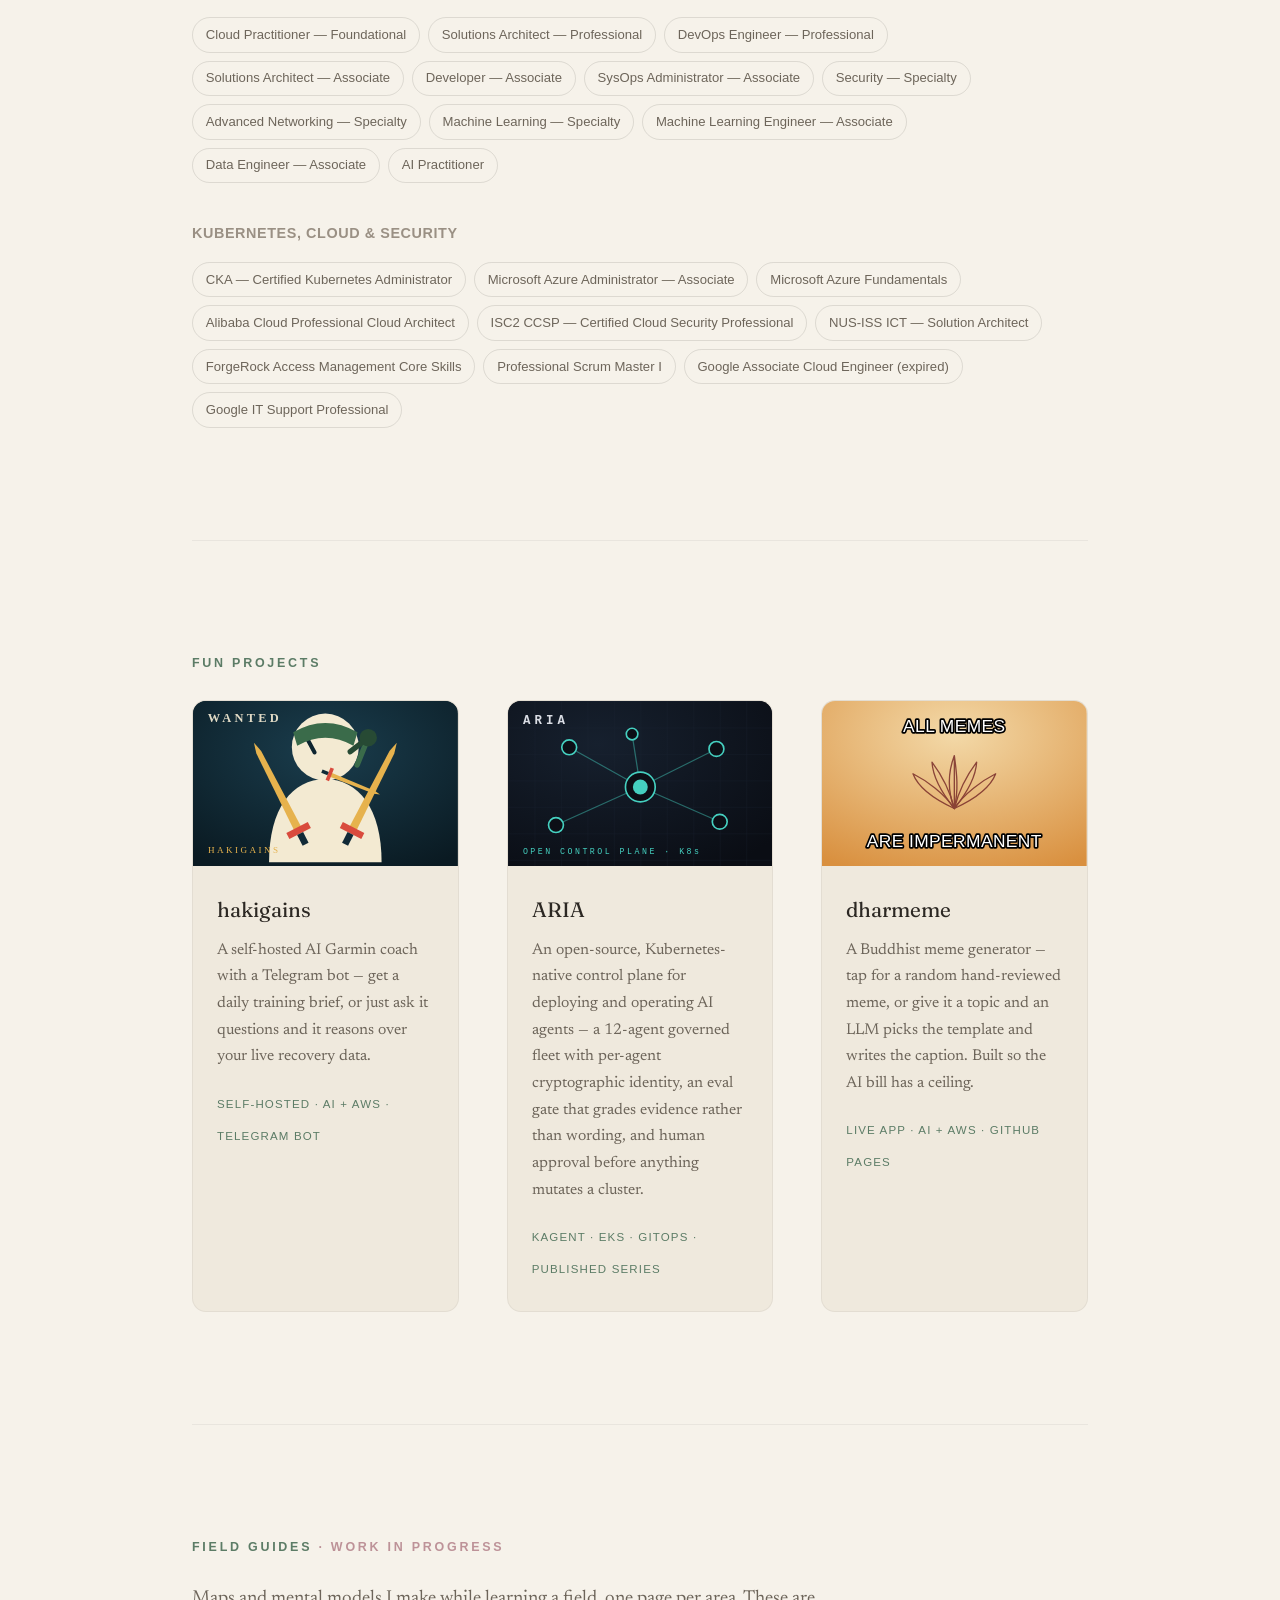
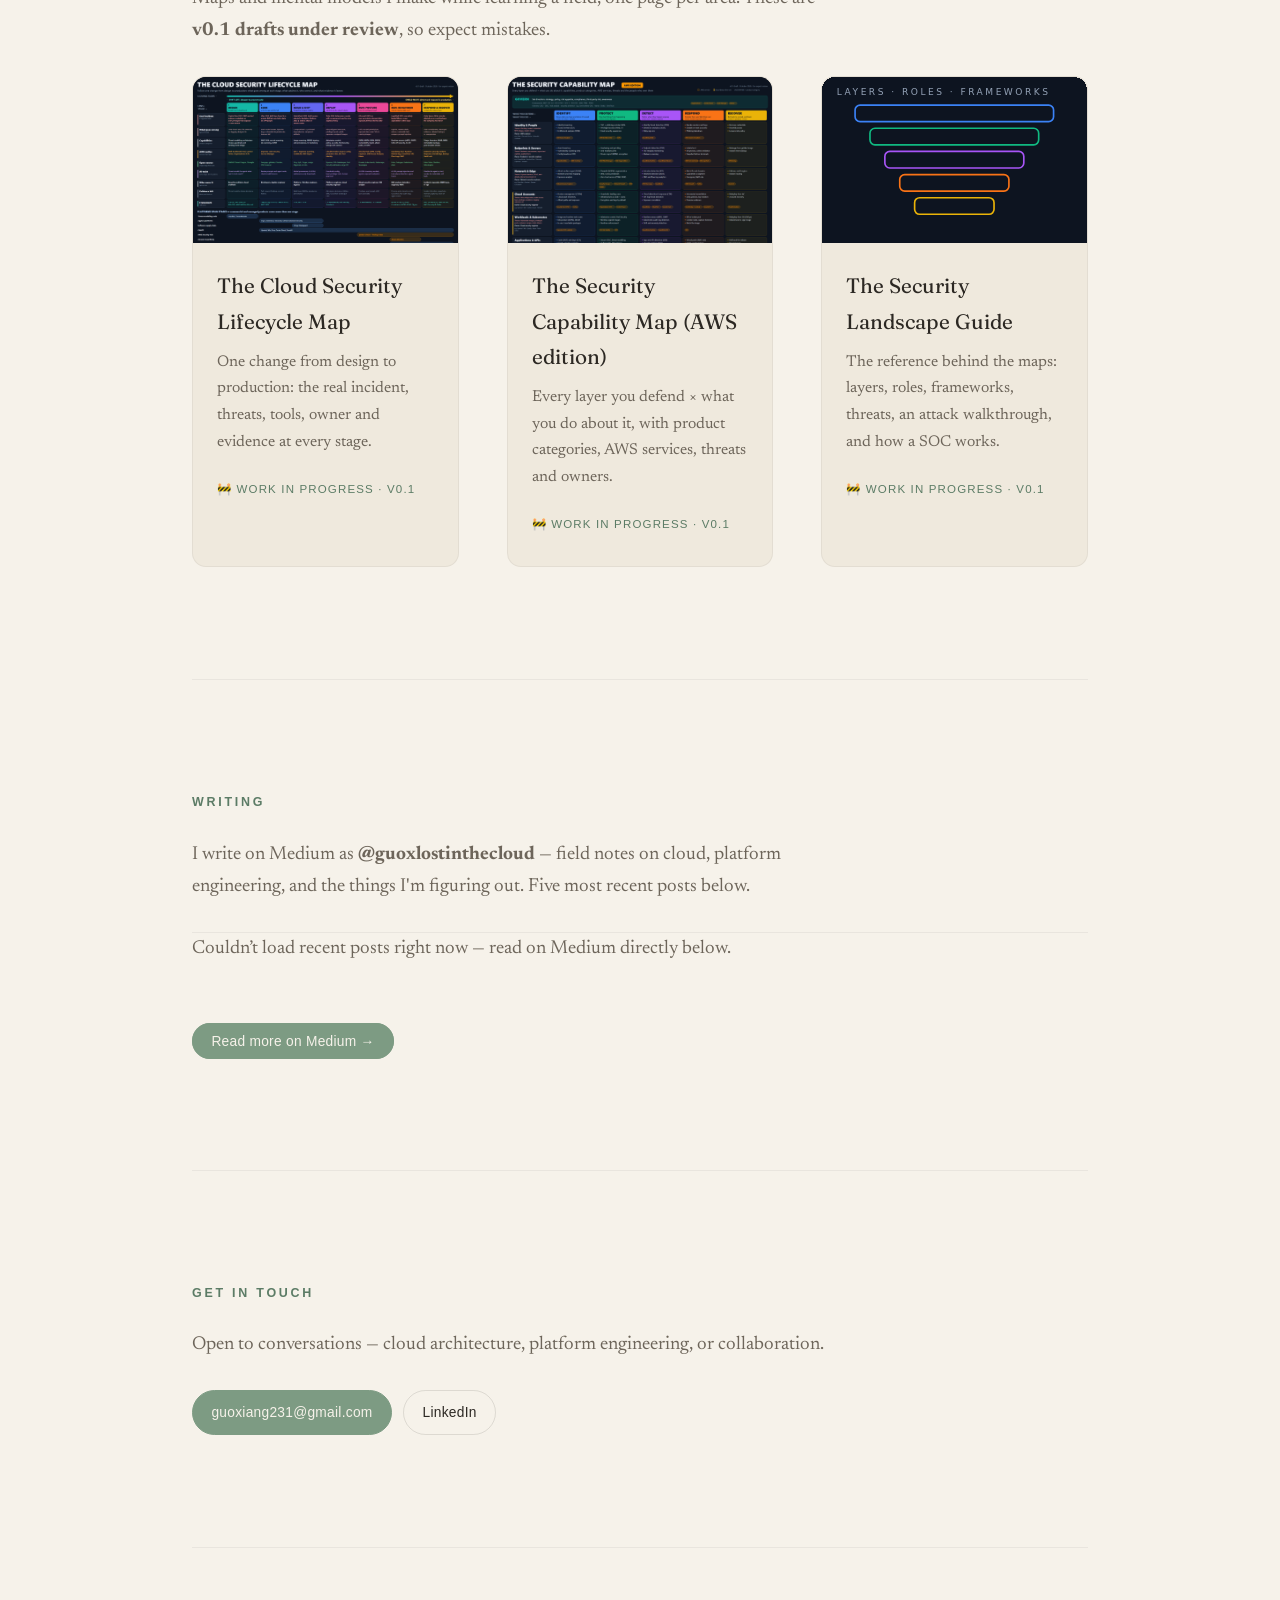
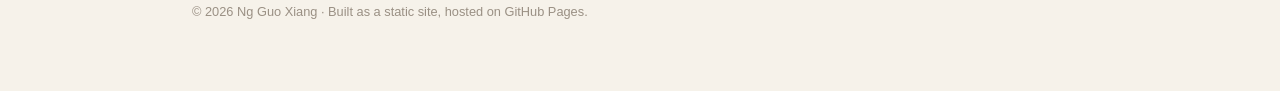
==== commit d980a408: "Field Guides: AWS edition label, platform span band on the lifecycle map, Security Landscape Guide (" ====
--- a/index.html
+++ b/index.html
@@ -485,8 +485,26 @@
         <a class="card" href="field-guides/#capability">
           <img class="card__thumb" src="field-guides/capability-map.png" alt="Security Capability Map preview" style="object-fit: cover; object-position: top left; background: #0d1420;" loading="lazy" />
           <div class="card__body">
-            <h3 class="card__title">The Security Capability Map</h3>
+            <h3 class="card__title">The Security Capability Map (AWS edition)</h3>
             <p class="card__desc">Every layer you defend × what you do about it, with product categories, AWS services, threats and owners.</p>
+            <span class="card__tag">🚧 Work in progress · v0.1</span>
+          </div>
+        </a>
+        <a class="card" href="field-guides/security-landscape.html">
+          <svg class="card__thumb" viewBox="0 0 320 200" role="img" aria-label="Security Landscape Guide" preserveAspectRatio="xMidYMid slice">
+            <rect width="320" height="200" fill="#0d1420"/>
+            <g fill="none" stroke-width="2">
+              <rect x="40" y="34" width="240" height="20" rx="6" stroke="#3b82f6"/>
+              <rect x="58" y="62" width="204" height="20" rx="6" stroke="#10b981"/>
+              <rect x="76" y="90" width="168" height="20" rx="6" stroke="#a855f7"/>
+              <rect x="94" y="118" width="132" height="20" rx="6" stroke="#f97316"/>
+              <rect x="112" y="146" width="96" height="20" rx="6" stroke="#eab308"/>
+            </g>
+            <text x="18" y="22" font-family="system-ui,sans-serif" font-size="11" letter-spacing="3" fill="#93a1b5">LAYERS · ROLES · FRAMEWORKS</text>
+          </svg>
+          <div class="card__body">
+            <h3 class="card__title">The Security Landscape Guide</h3>
+            <p class="card__desc">The reference behind the maps: layers, roles, frameworks, threats, an attack walkthrough, and how a SOC works.</p>
             <span class="card__tag">🚧 Work in progress · v0.1</span>
           </div>
         </a>
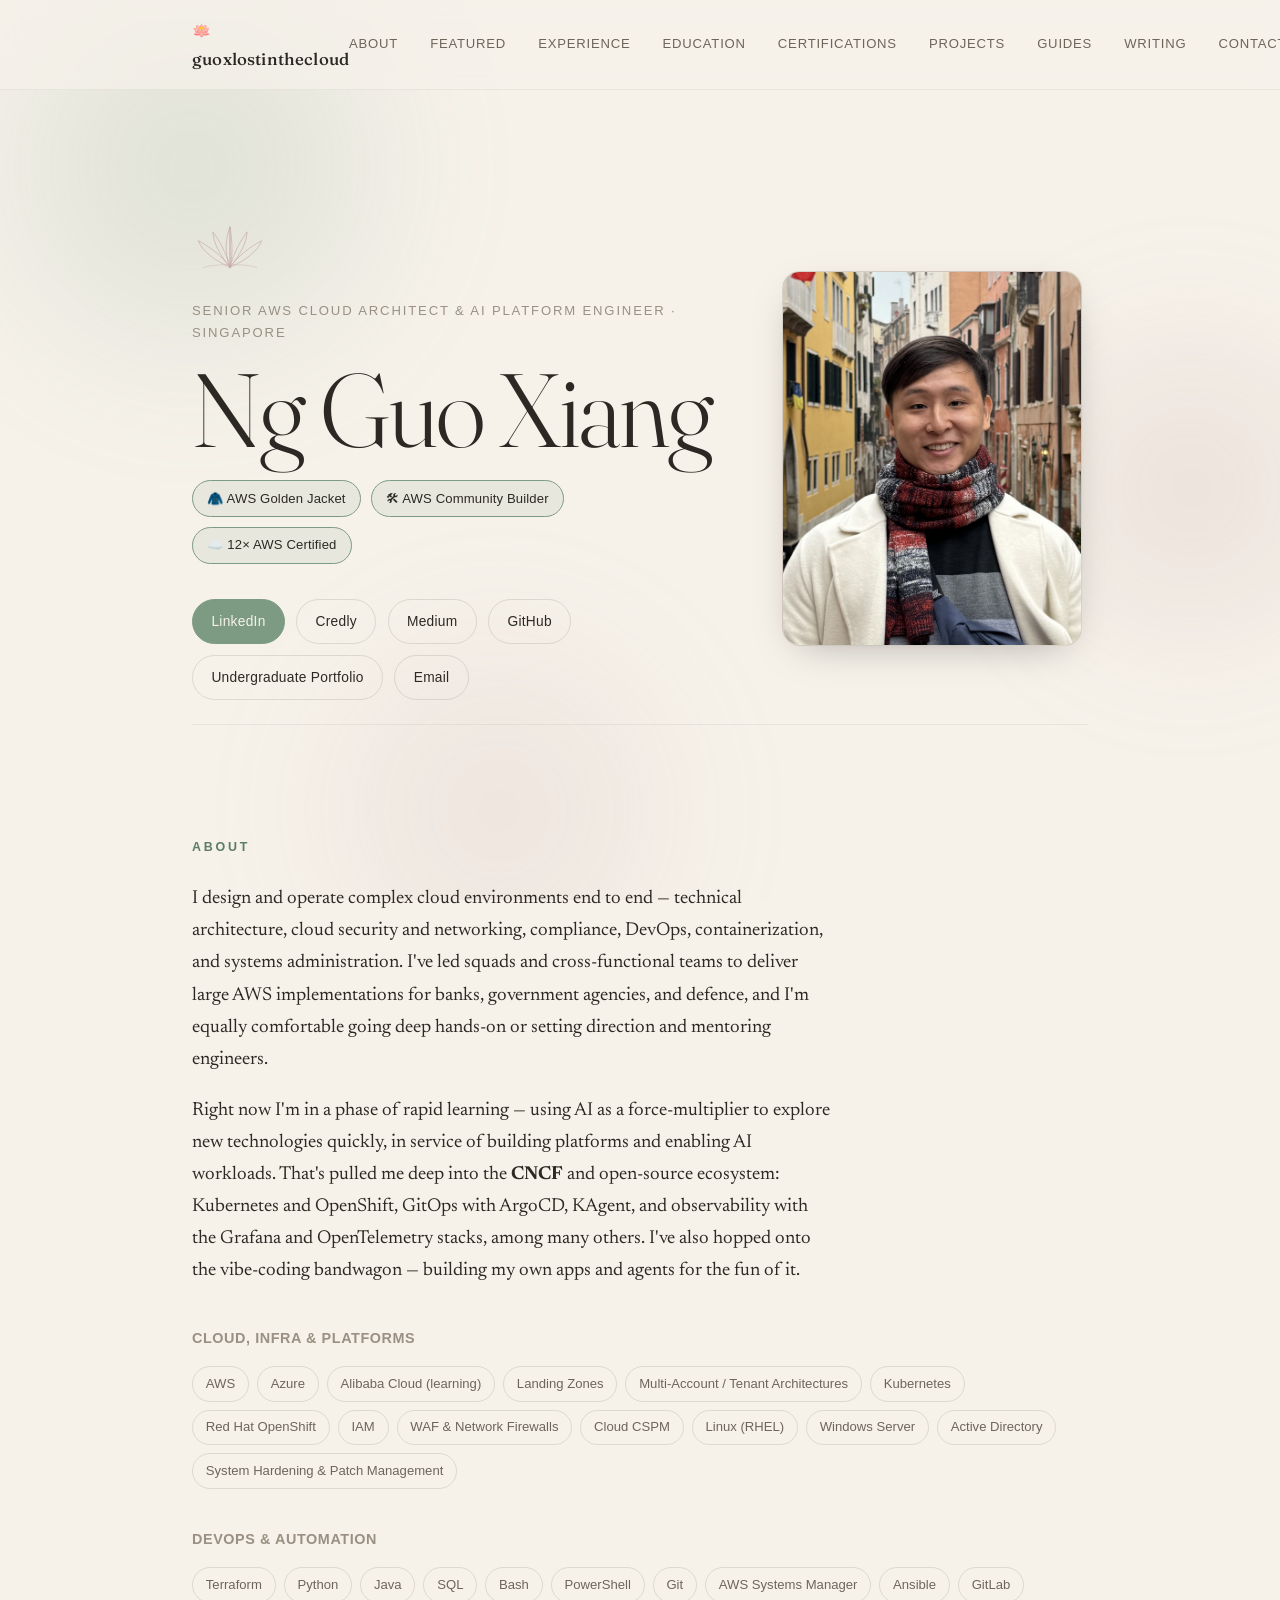
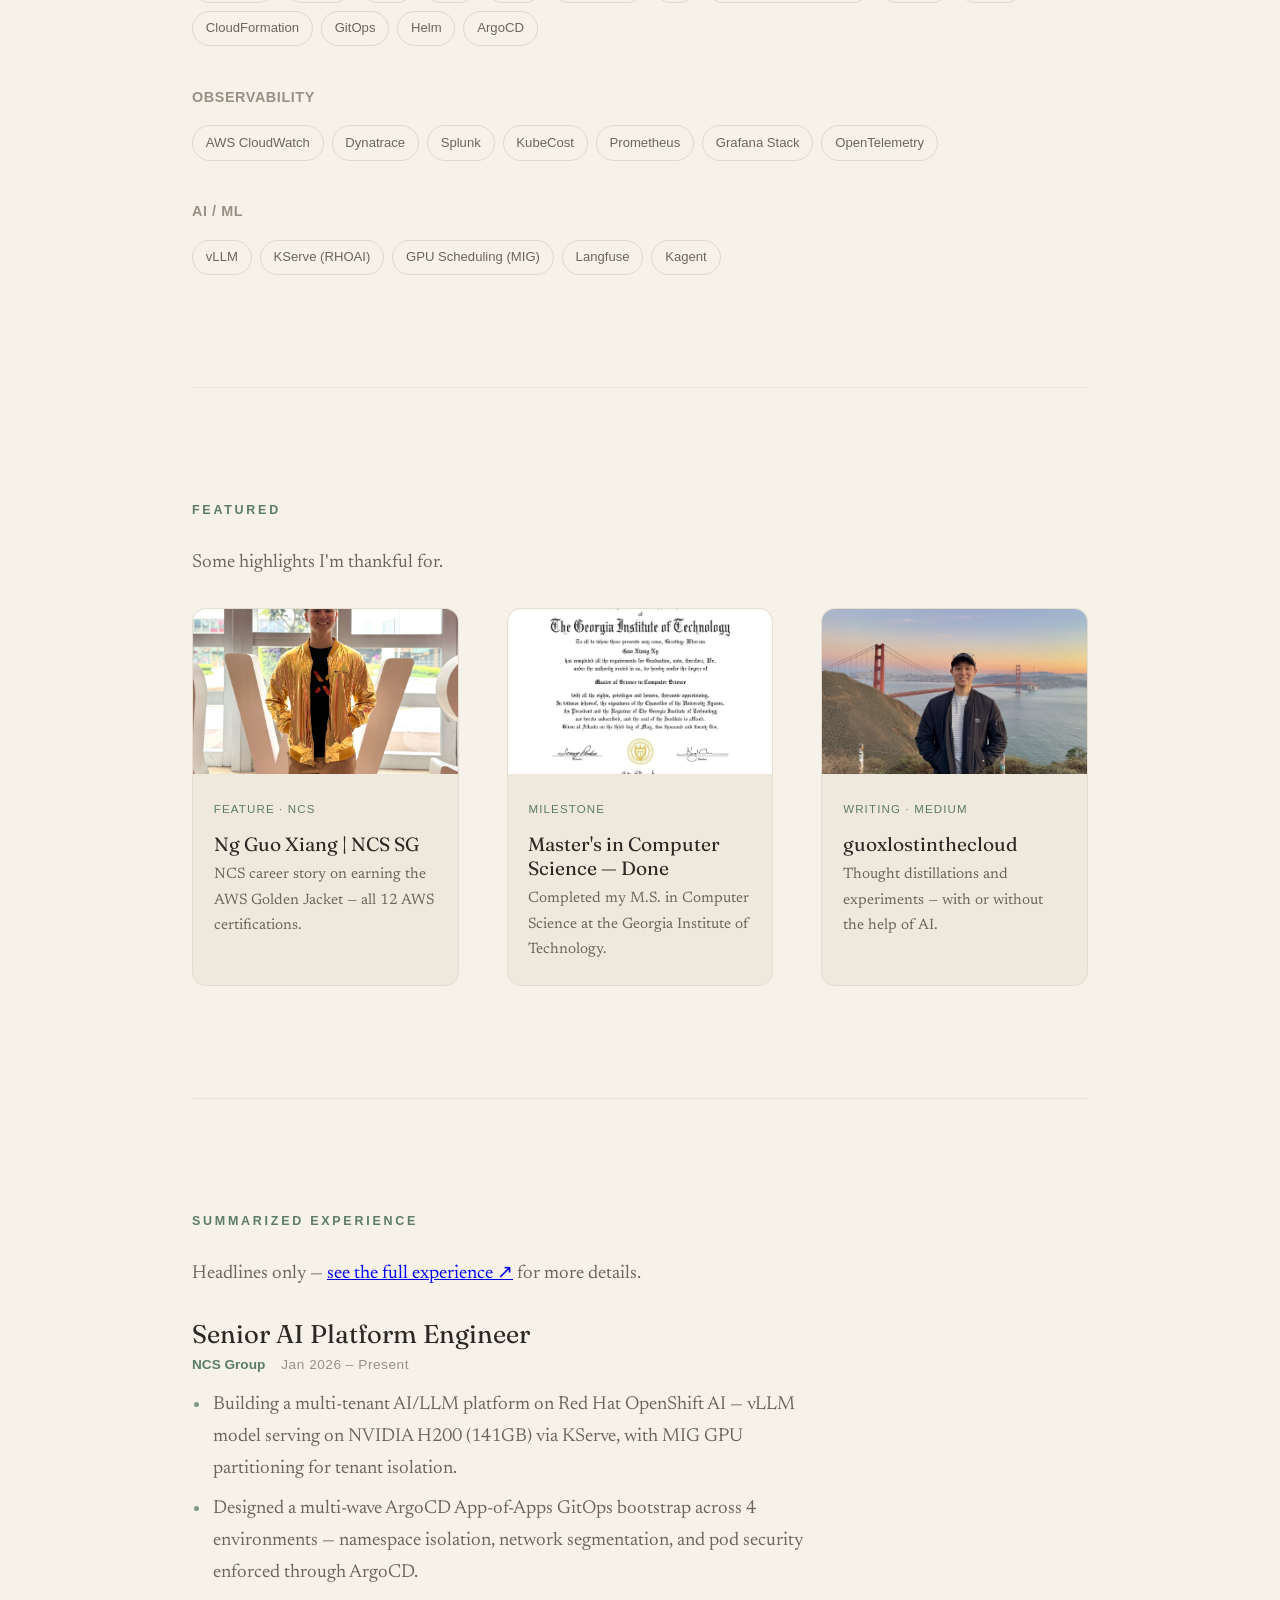
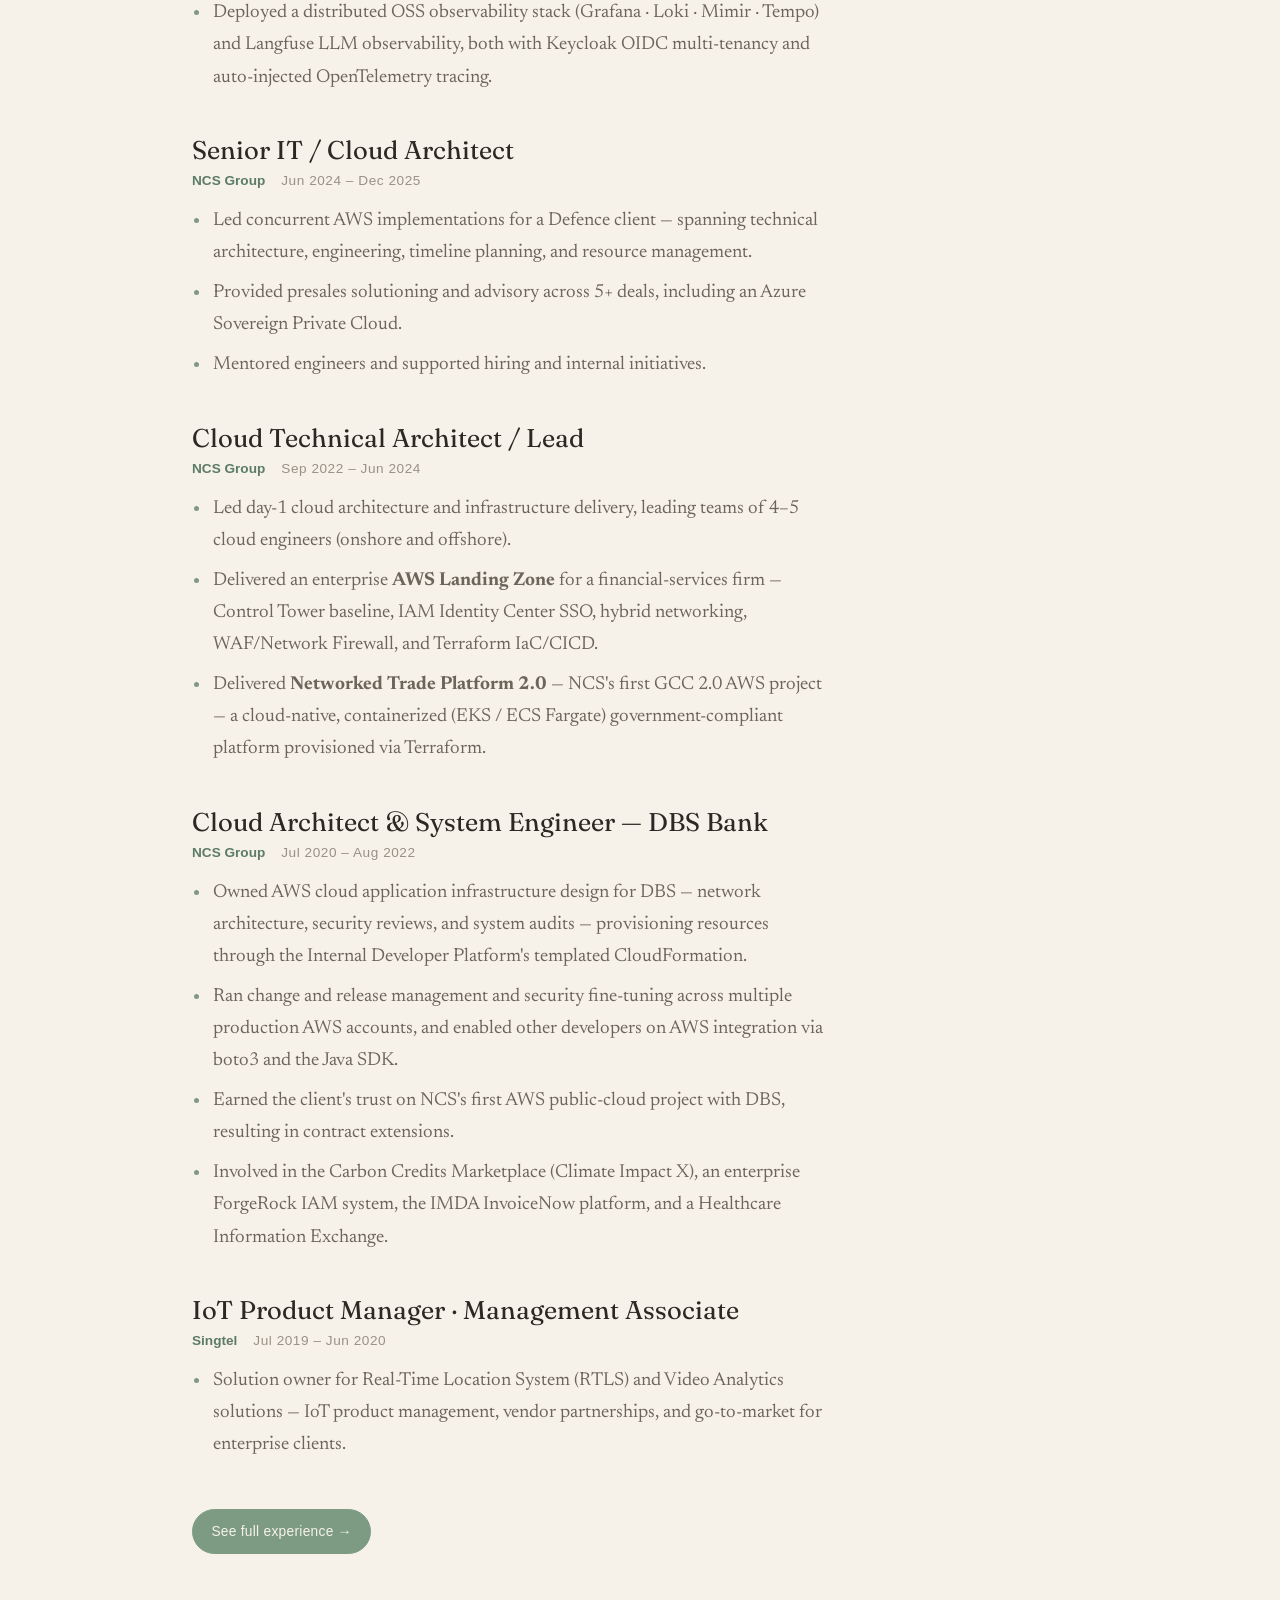
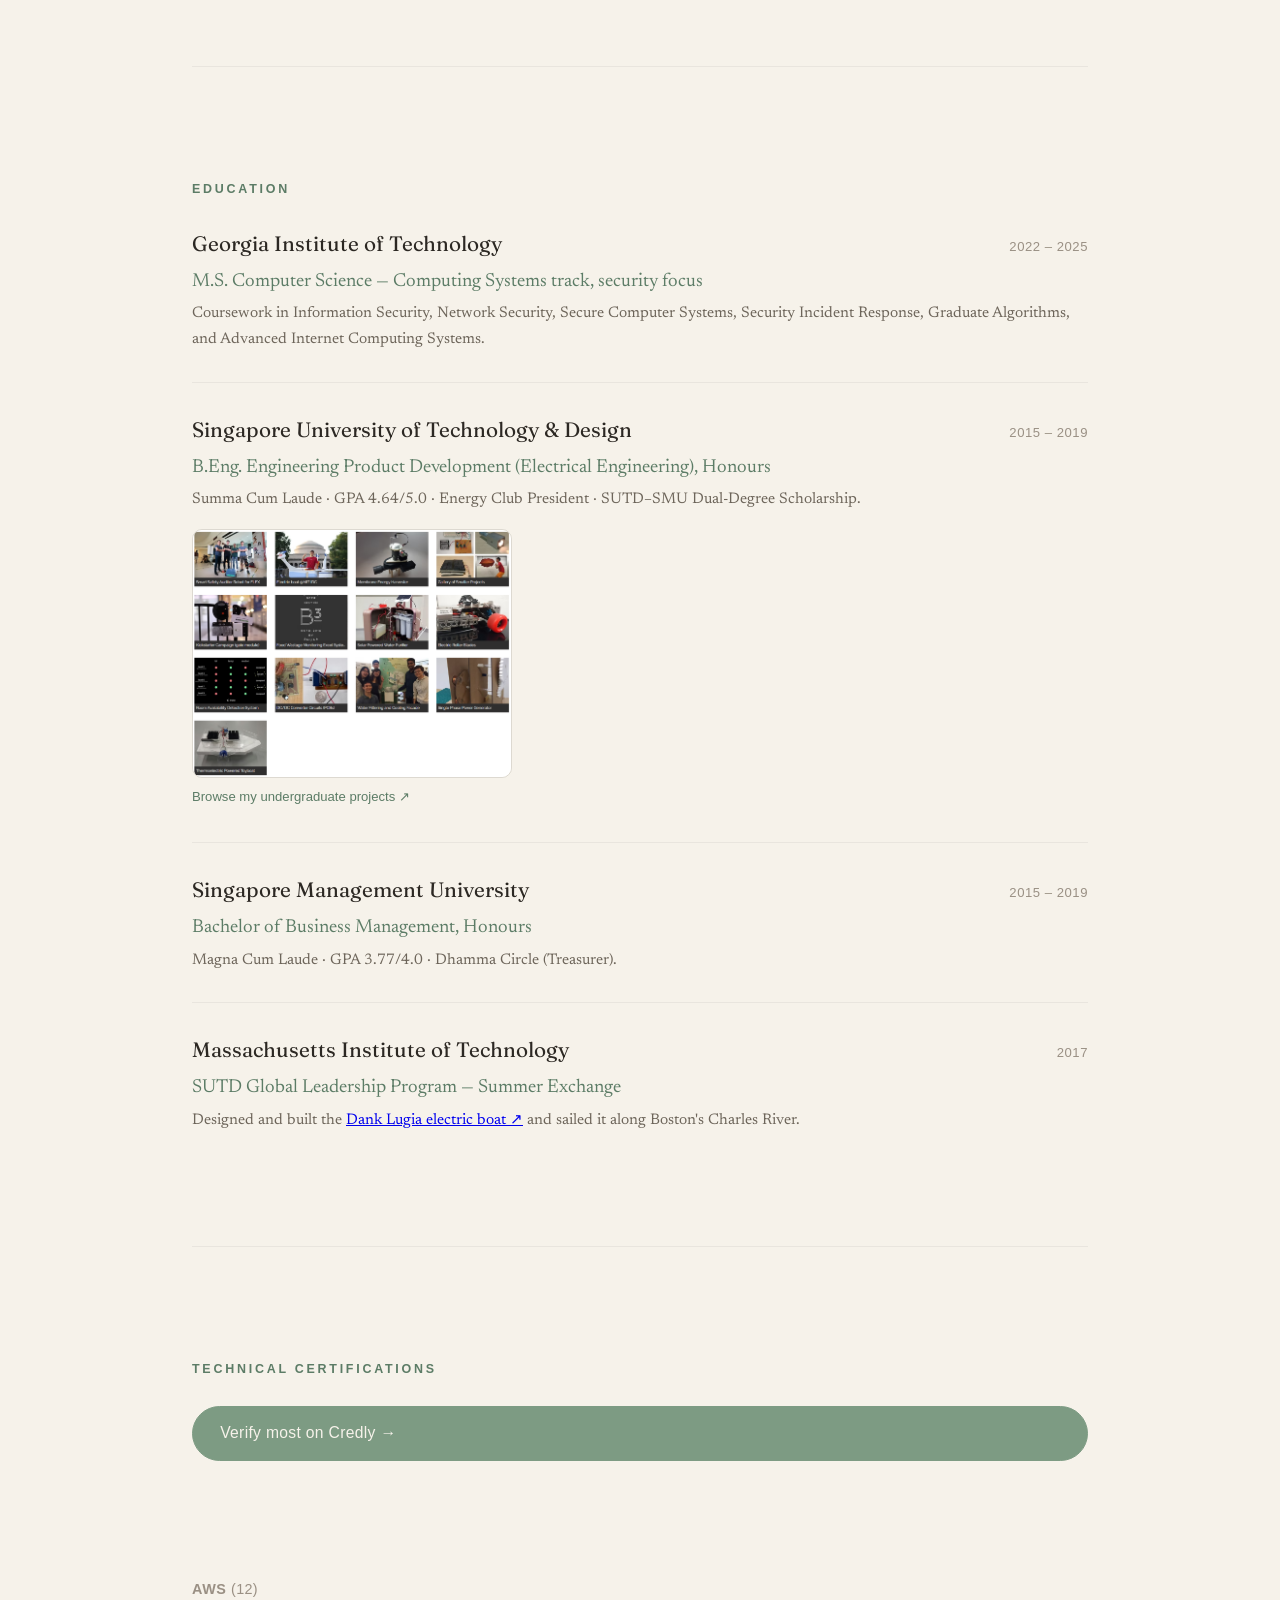
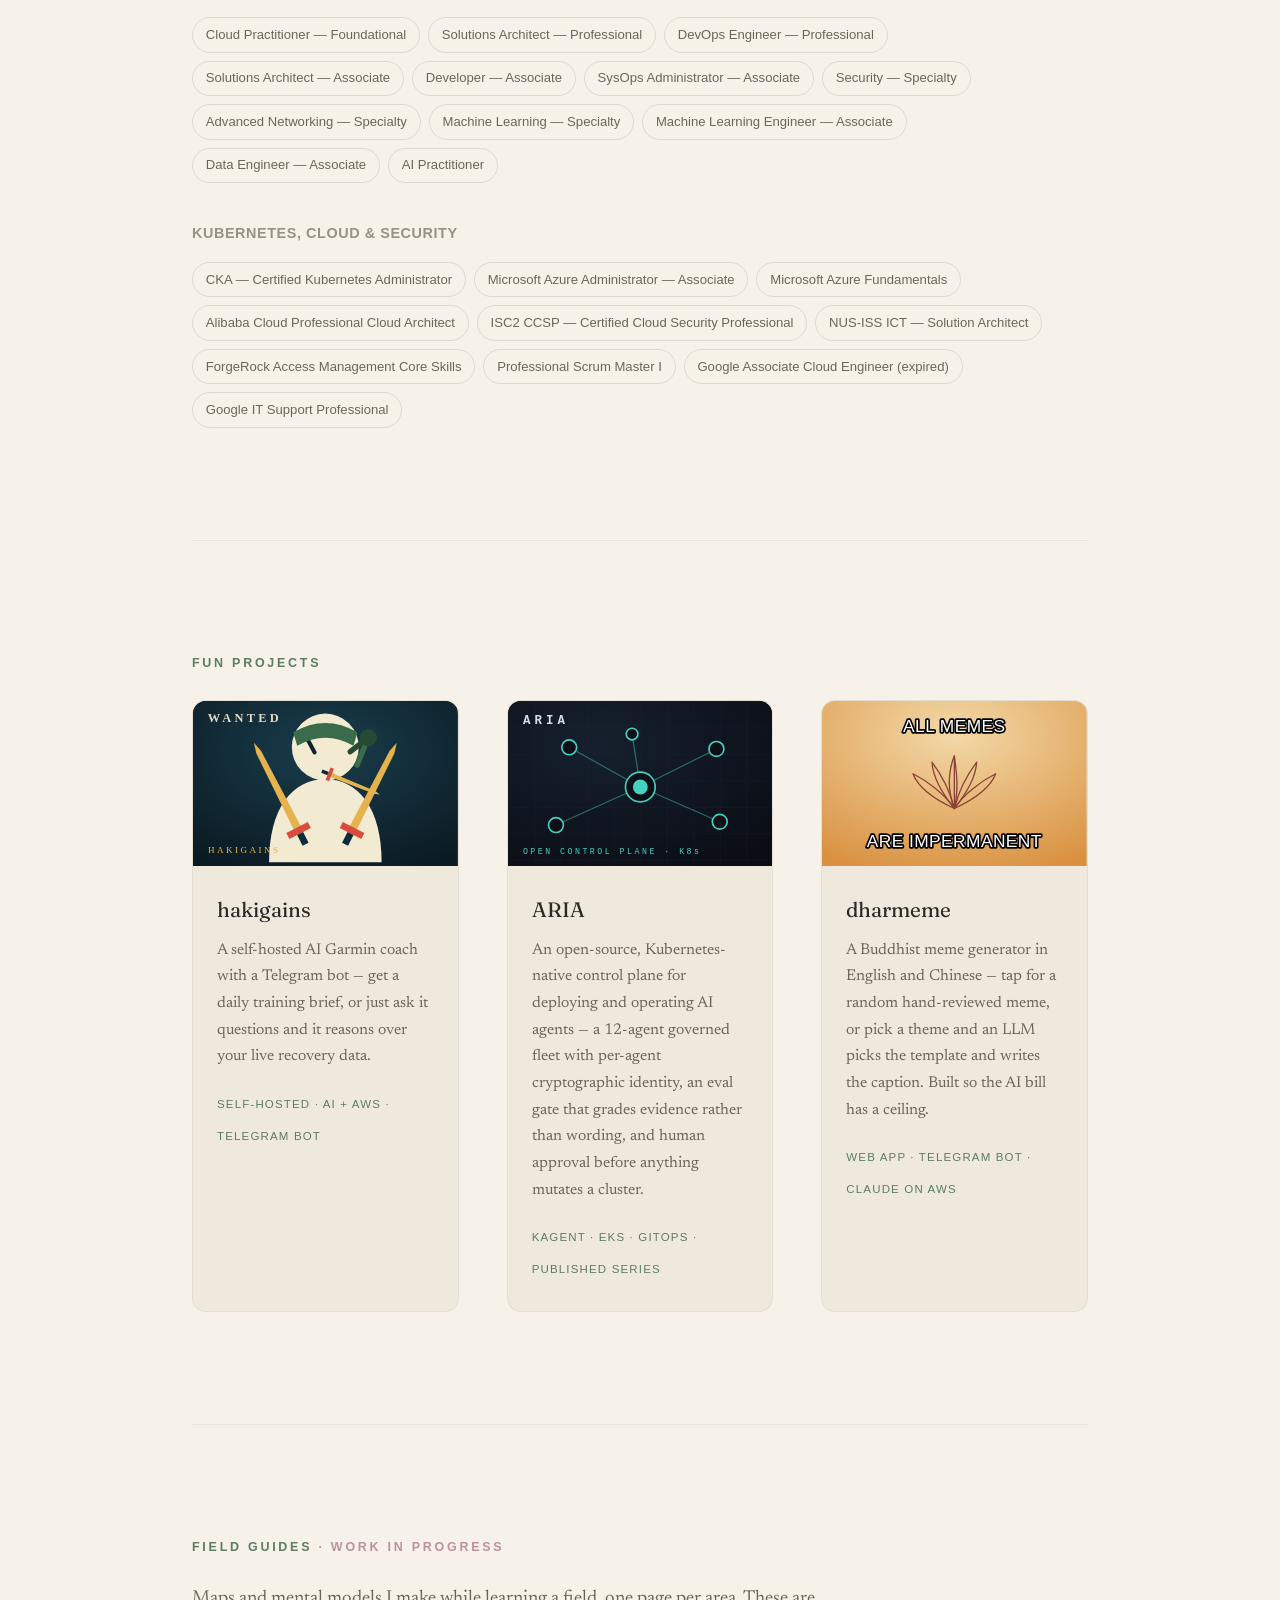
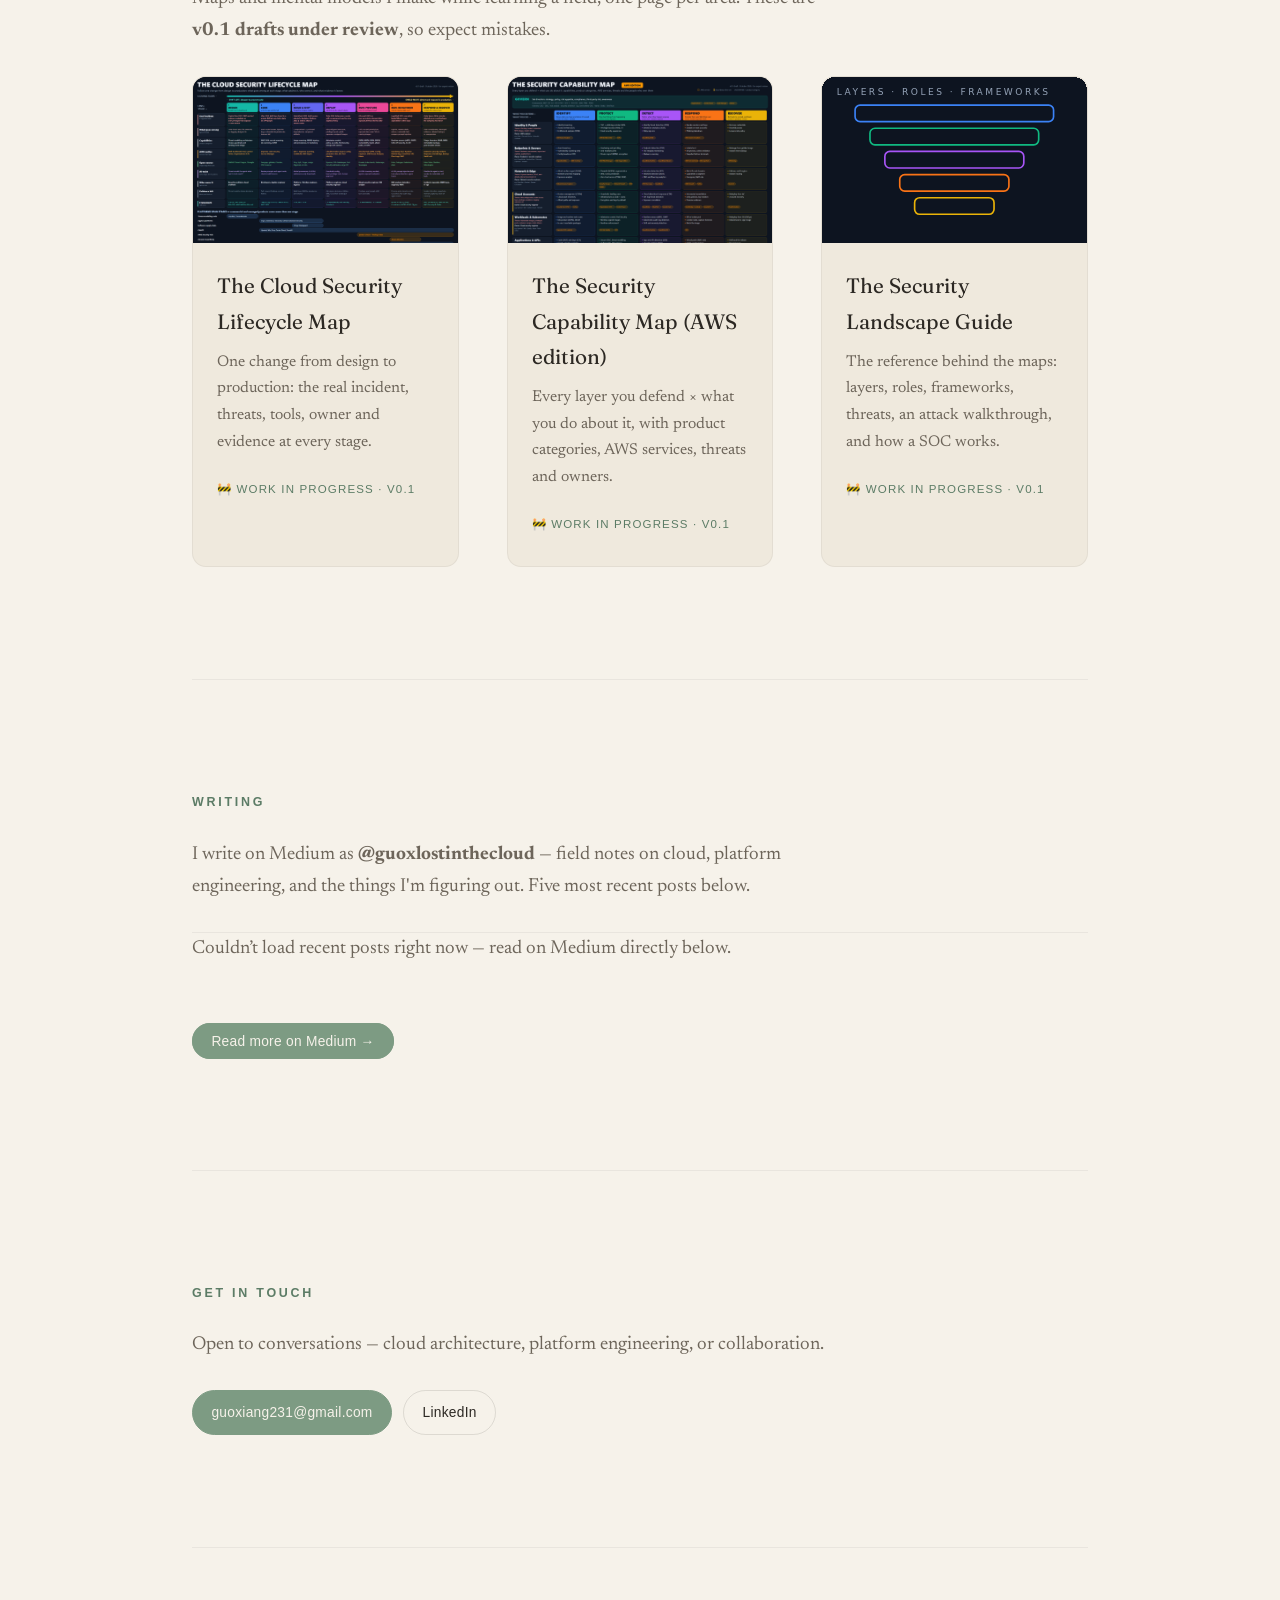
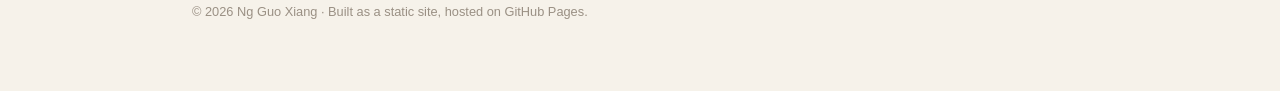
==== commit a2668761: "dharmeme card: web app and Telegram bot, themes not topics" ====
--- a/index.html
+++ b/index.html
@@ -459,8 +459,8 @@
           </svg>
           <div class="card__body">
             <h3 class="card__title">dharmeme</h3>
-            <p class="card__desc">A Buddhist meme generator — tap for a random hand-reviewed meme, or give it a topic and an LLM picks the template and writes the caption. Built so the AI bill has a ceiling.</p>
-            <span class="card__tag">Live app · AI + AWS · GitHub Pages</span>
+            <p class="card__desc">A Buddhist meme generator in English and Chinese — tap for a random hand-reviewed meme, or pick a theme and an LLM picks the template and writes the caption. Built so the AI bill has a ceiling.</p>
+            <span class="card__tag">Web app · Telegram bot · Claude on AWS</span>
           </div>
         </a>
       </div>
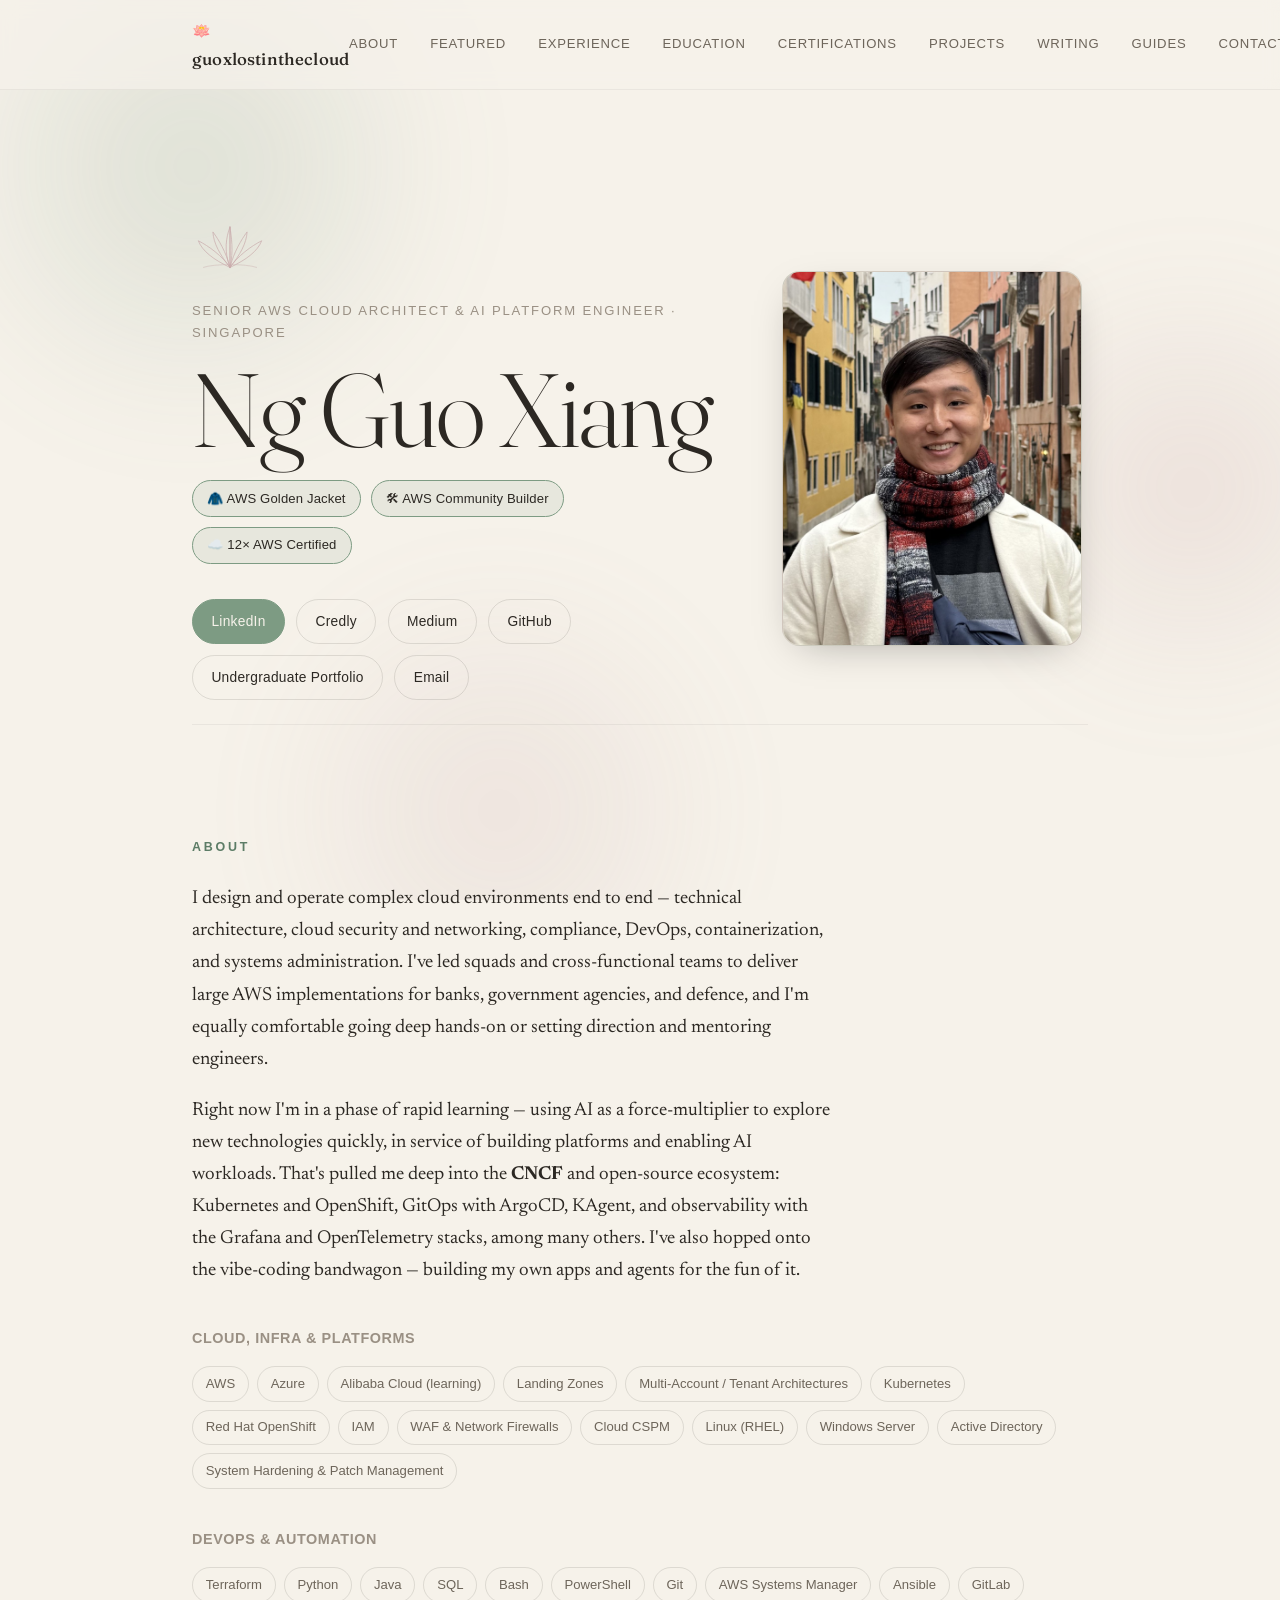
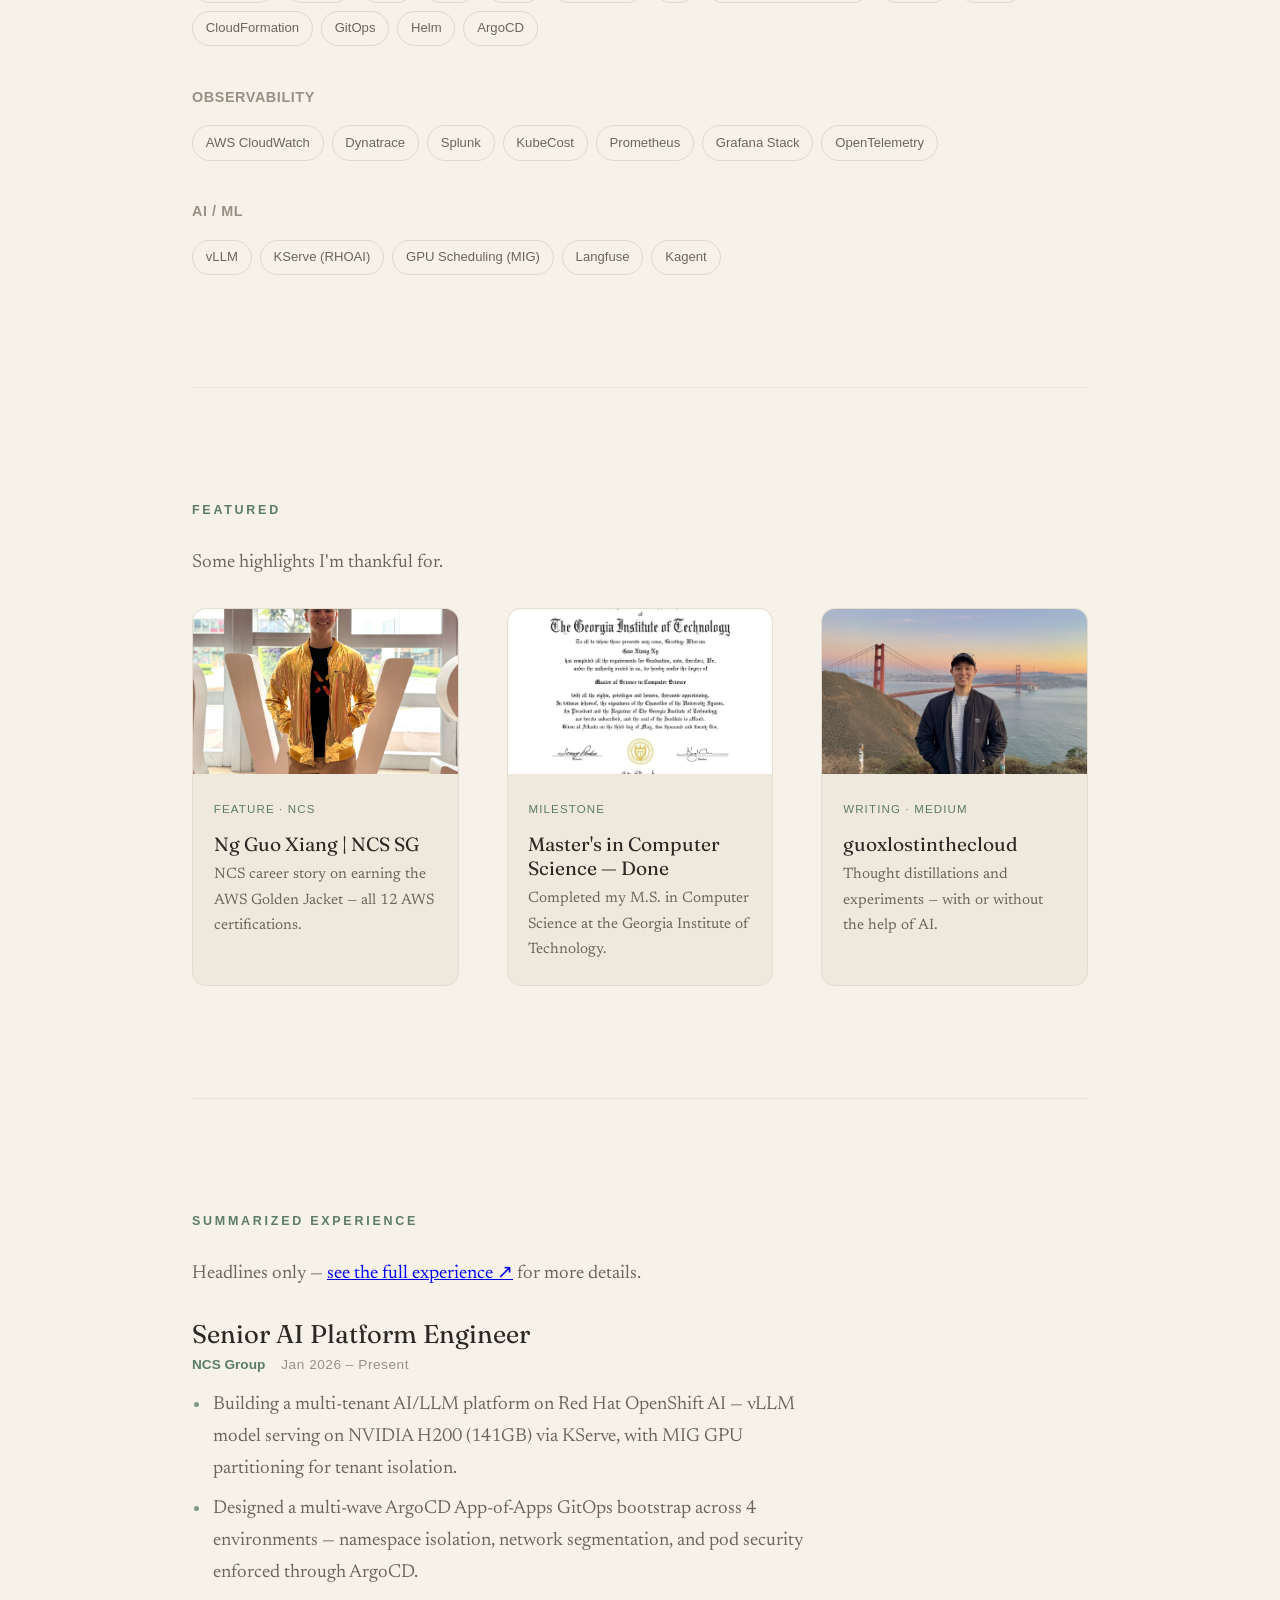
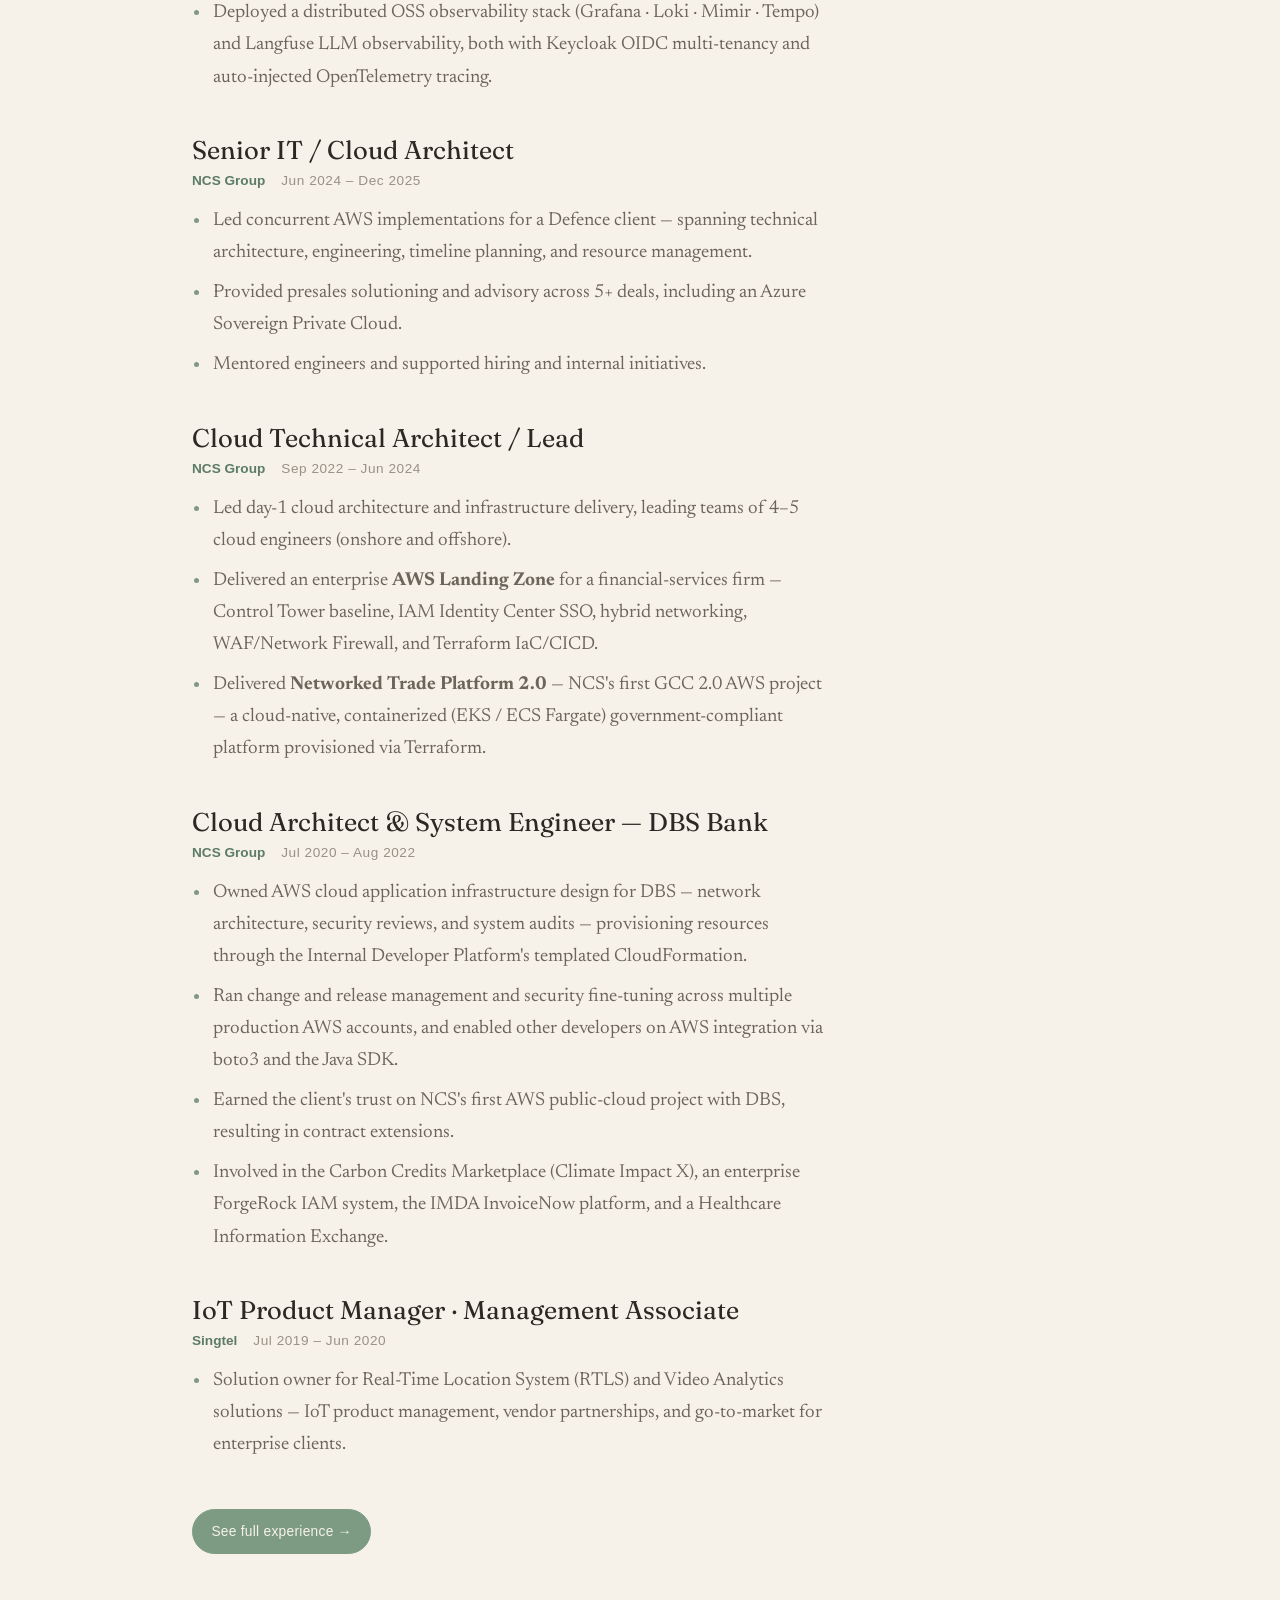
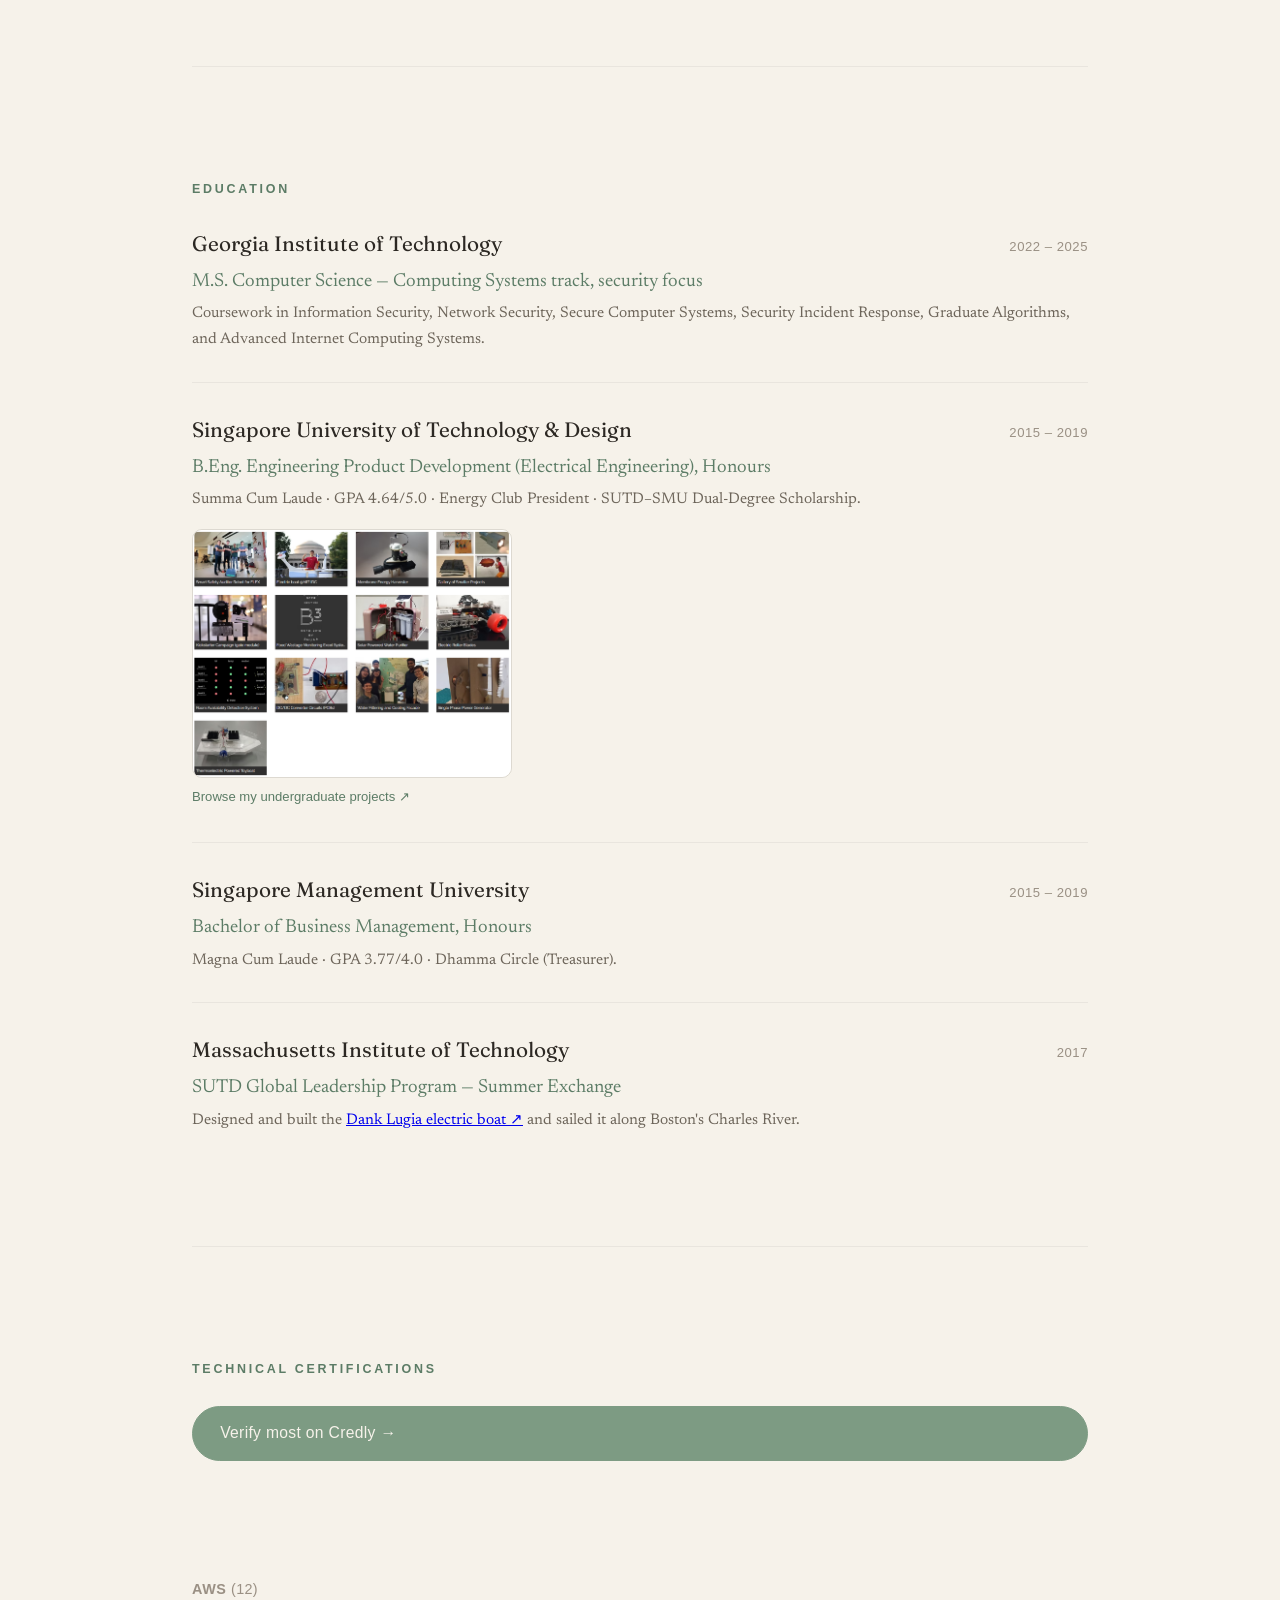
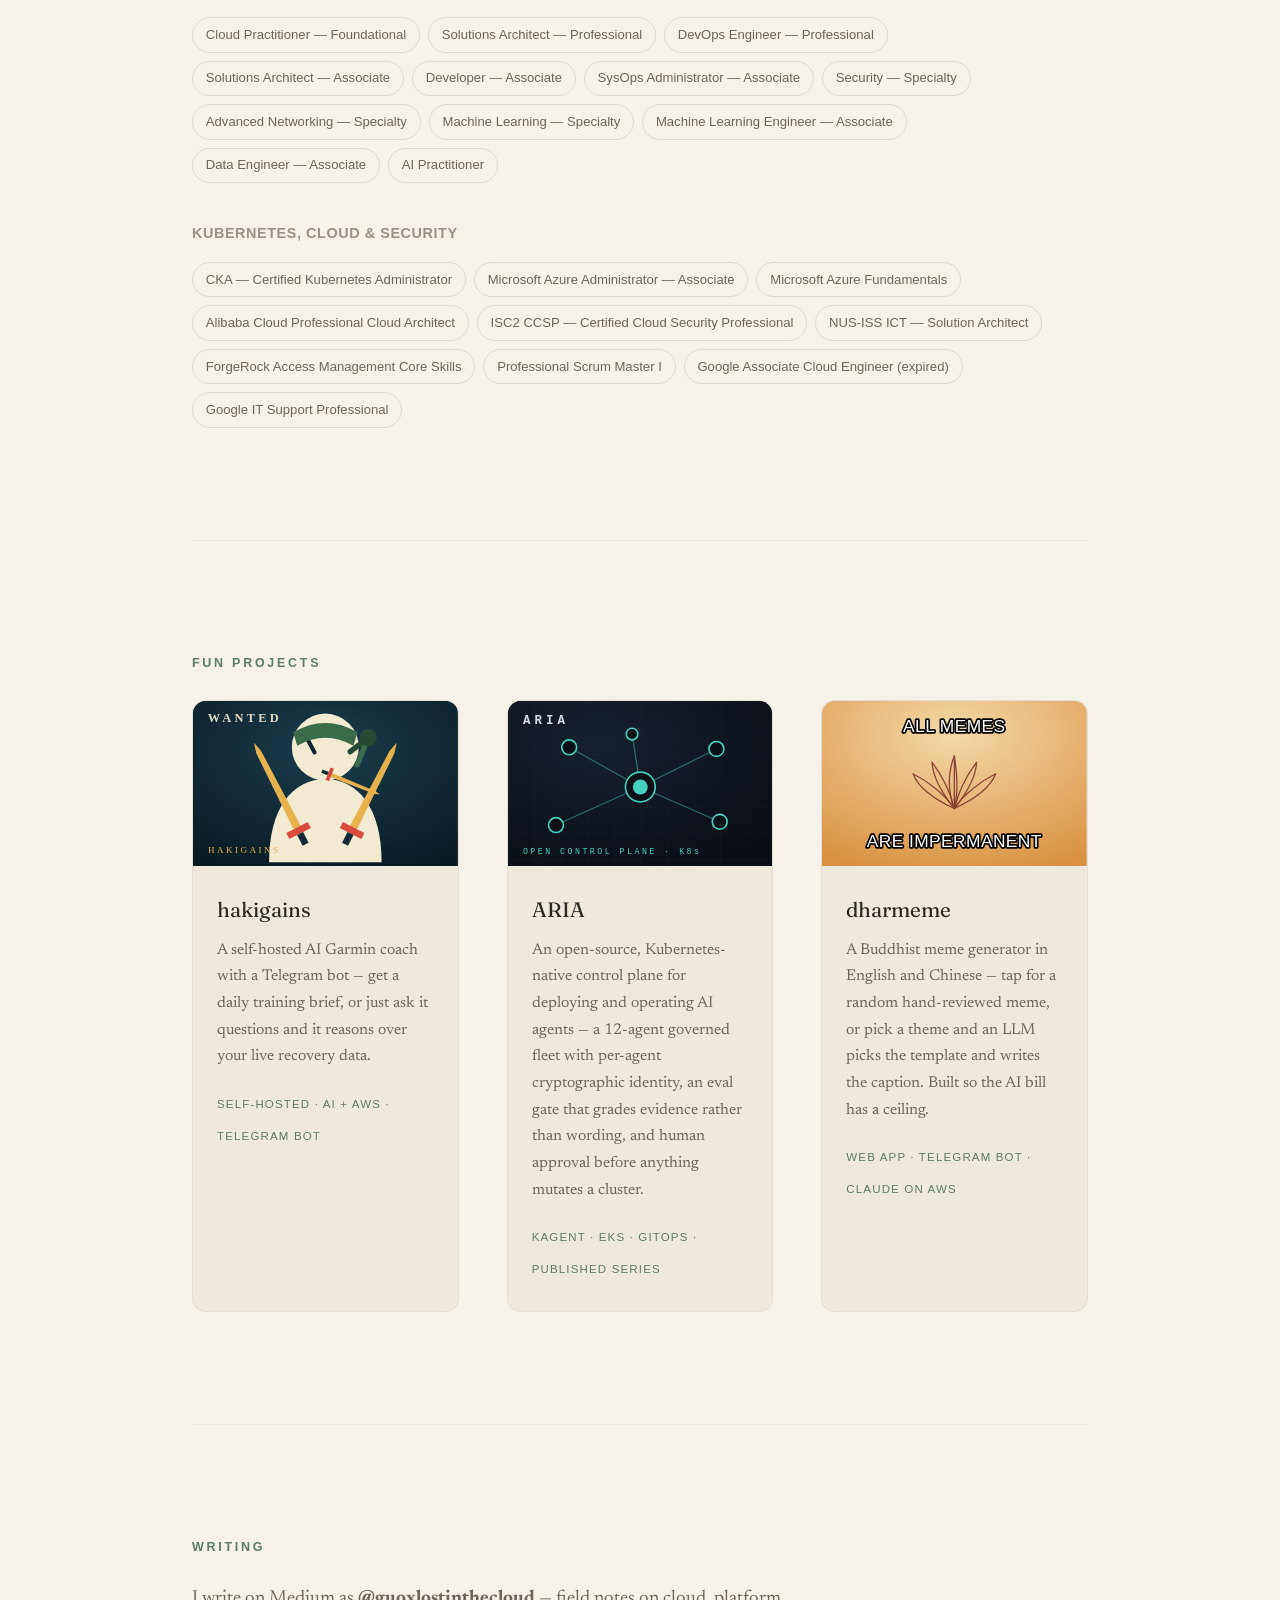
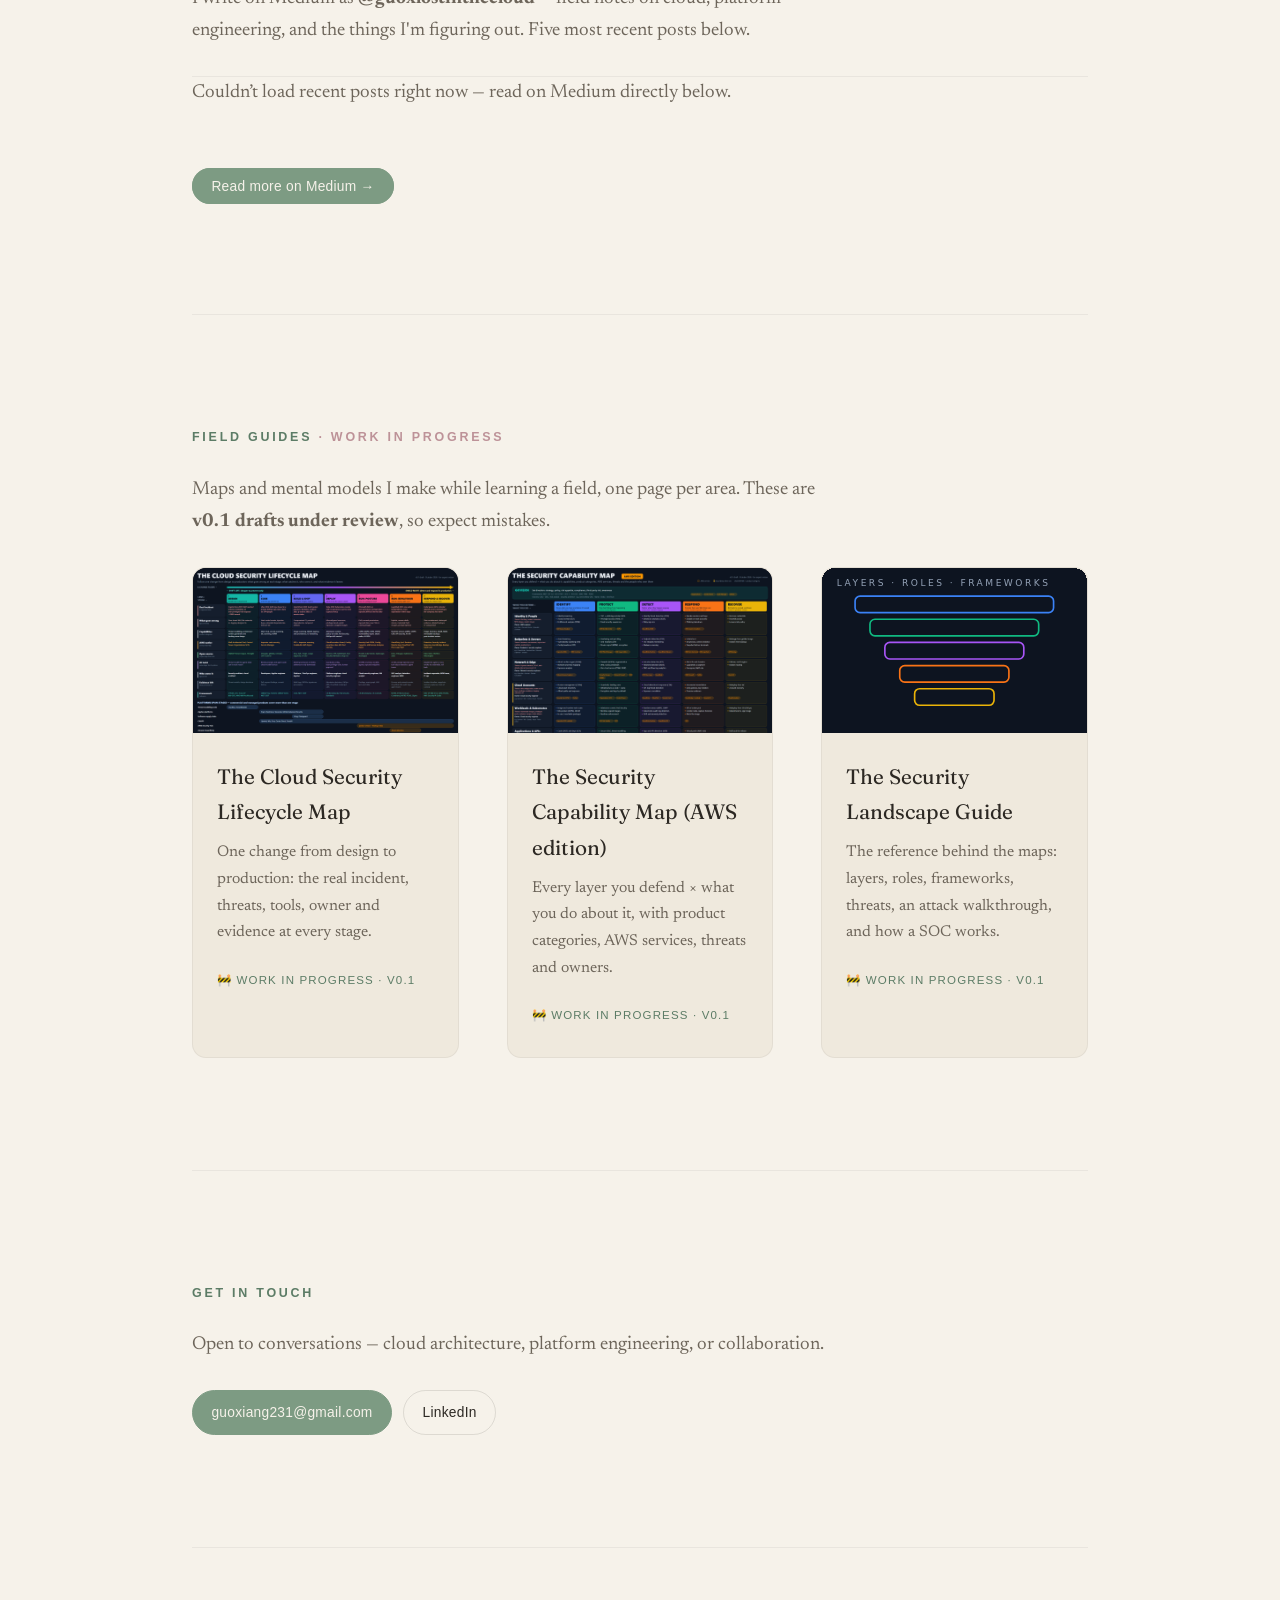
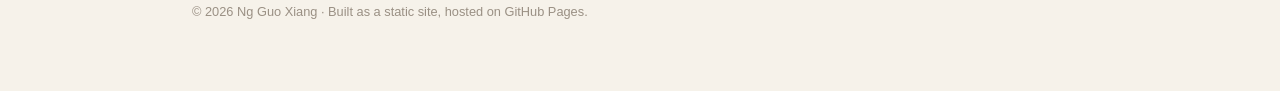
==== commit 6e783d7a: "Homepage: Writing section before Guides" ====
--- a/index.html
+++ b/index.html
@@ -30,8 +30,8 @@
         <li><a href="#education">Education</a></li>
         <li><a href="#certifications">Certifications</a></li>
         <li><a href="#projects">Projects</a></li>
+        <li><a href="#writing">Writing</a></li>
         <li><a href="#guides">Guides</a></li>
-        <li><a href="#writing">Writing</a></li>
         <li><a href="#contact">Contact</a></li>
       </ul>
     </nav>
@@ -466,6 +466,19 @@
       </div>
     </section>
 
+    <!-- WRITING -->
+    <section id="writing" class="section">
+      <h2 class="section__title">Writing</h2>
+      <p class="section__lead">
+        I write on Medium as <strong>@guoxlostinthecloud</strong> — field notes on cloud,
+        platform engineering, and the things I'm figuring out. Five most recent posts below.
+      </p>
+      <div id="medium-posts" class="medium-list" aria-live="polite">
+        <p class="section__lead">Loading recent posts…</p>
+      </div>
+      <a class="btn btn--primary" href="https://medium.com/@guoxlostinthecloud" target="_blank" rel="noopener">Read more on Medium →</a>
+    </section>
+
     <!-- FIELD GUIDES -->
     <section id="guides" class="section">
       <h2 class="section__title">Field Guides <span style="color: var(--rose);">· work in progress</span></h2>
@@ -511,19 +524,6 @@
       </div>
     </section>
 
-    <!-- WRITING -->
-    <section id="writing" class="section">
-      <h2 class="section__title">Writing</h2>
-      <p class="section__lead">
-        I write on Medium as <strong>@guoxlostinthecloud</strong> — field notes on cloud,
-        platform engineering, and the things I'm figuring out. Five most recent posts below.
-      </p>
-      <div id="medium-posts" class="medium-list" aria-live="polite">
-        <p class="section__lead">Loading recent posts…</p>
-      </div>
-      <a class="btn btn--primary" href="https://medium.com/@guoxlostinthecloud" target="_blank" rel="noopener">Read more on Medium →</a>
-    </section>
-
     <!-- CONTACT -->
     <section id="contact" class="section section--contact">
       <h2 class="section__title">Get in touch</h2>
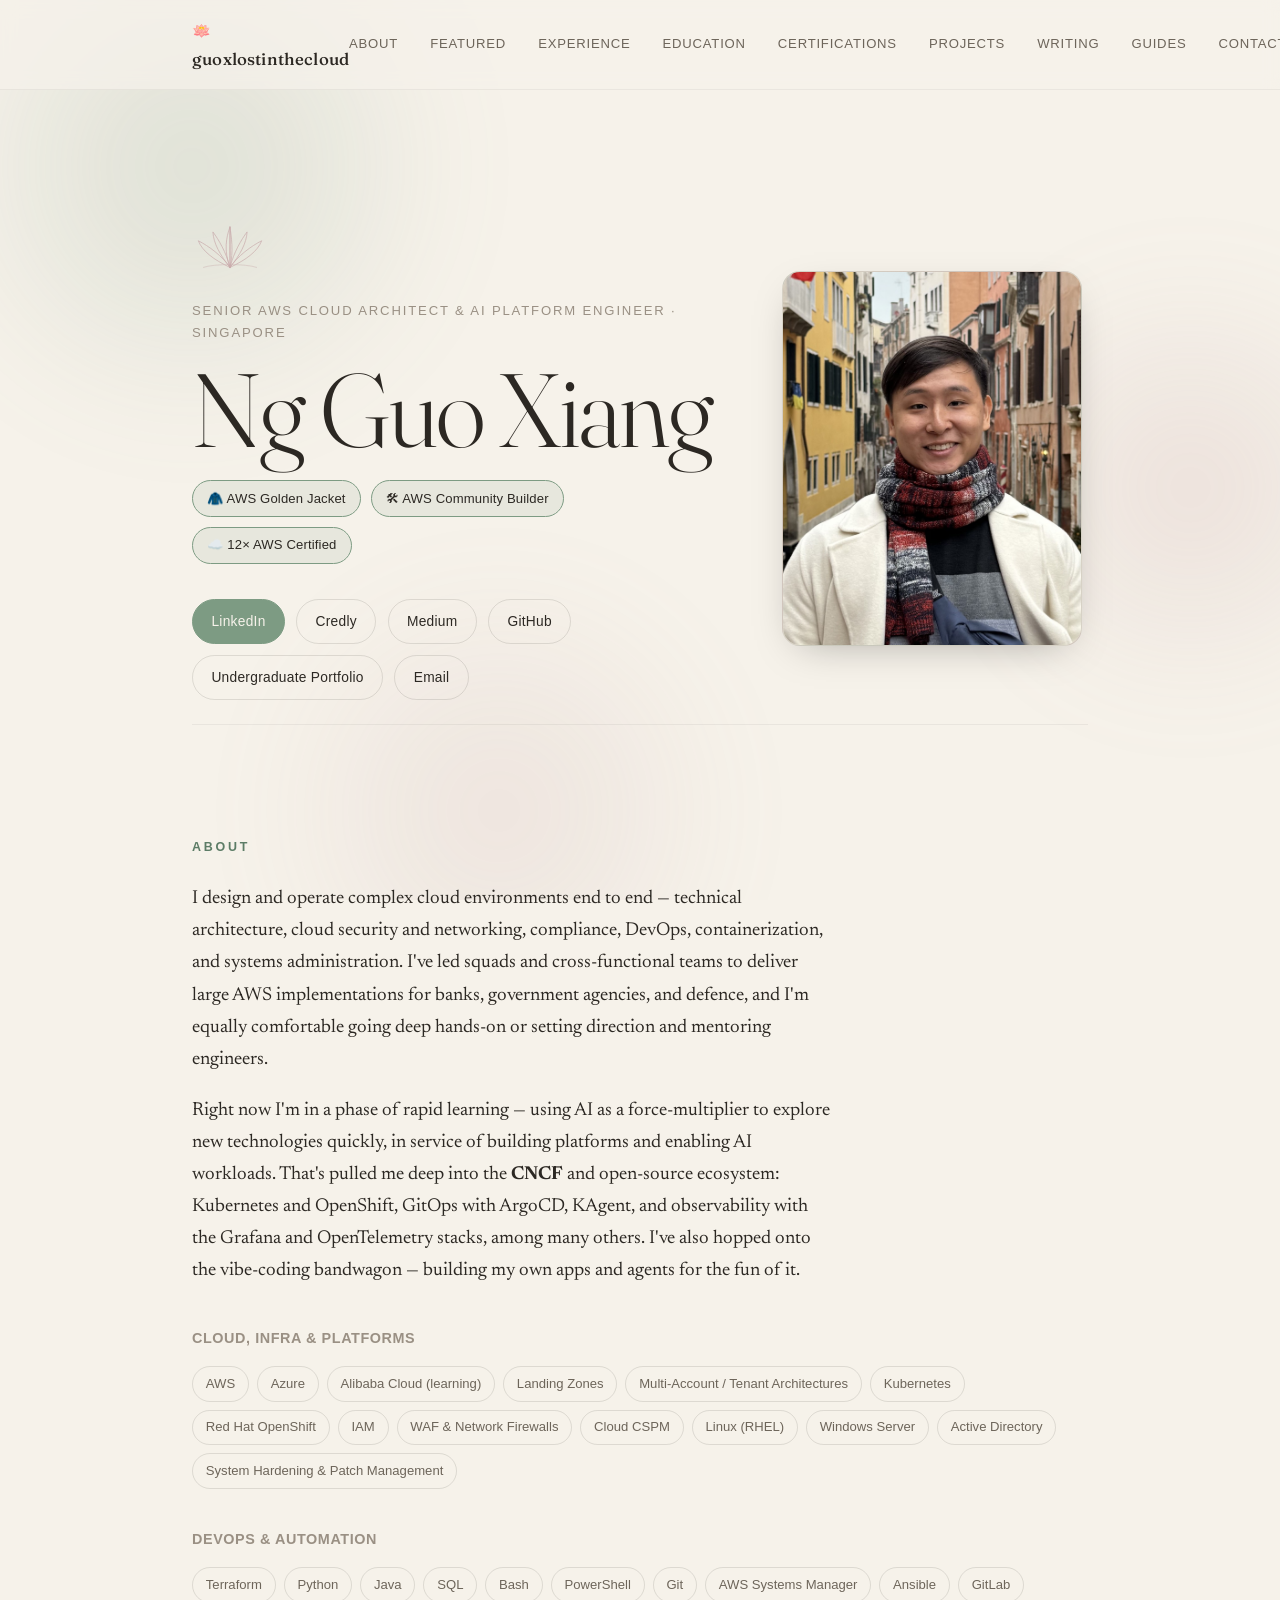
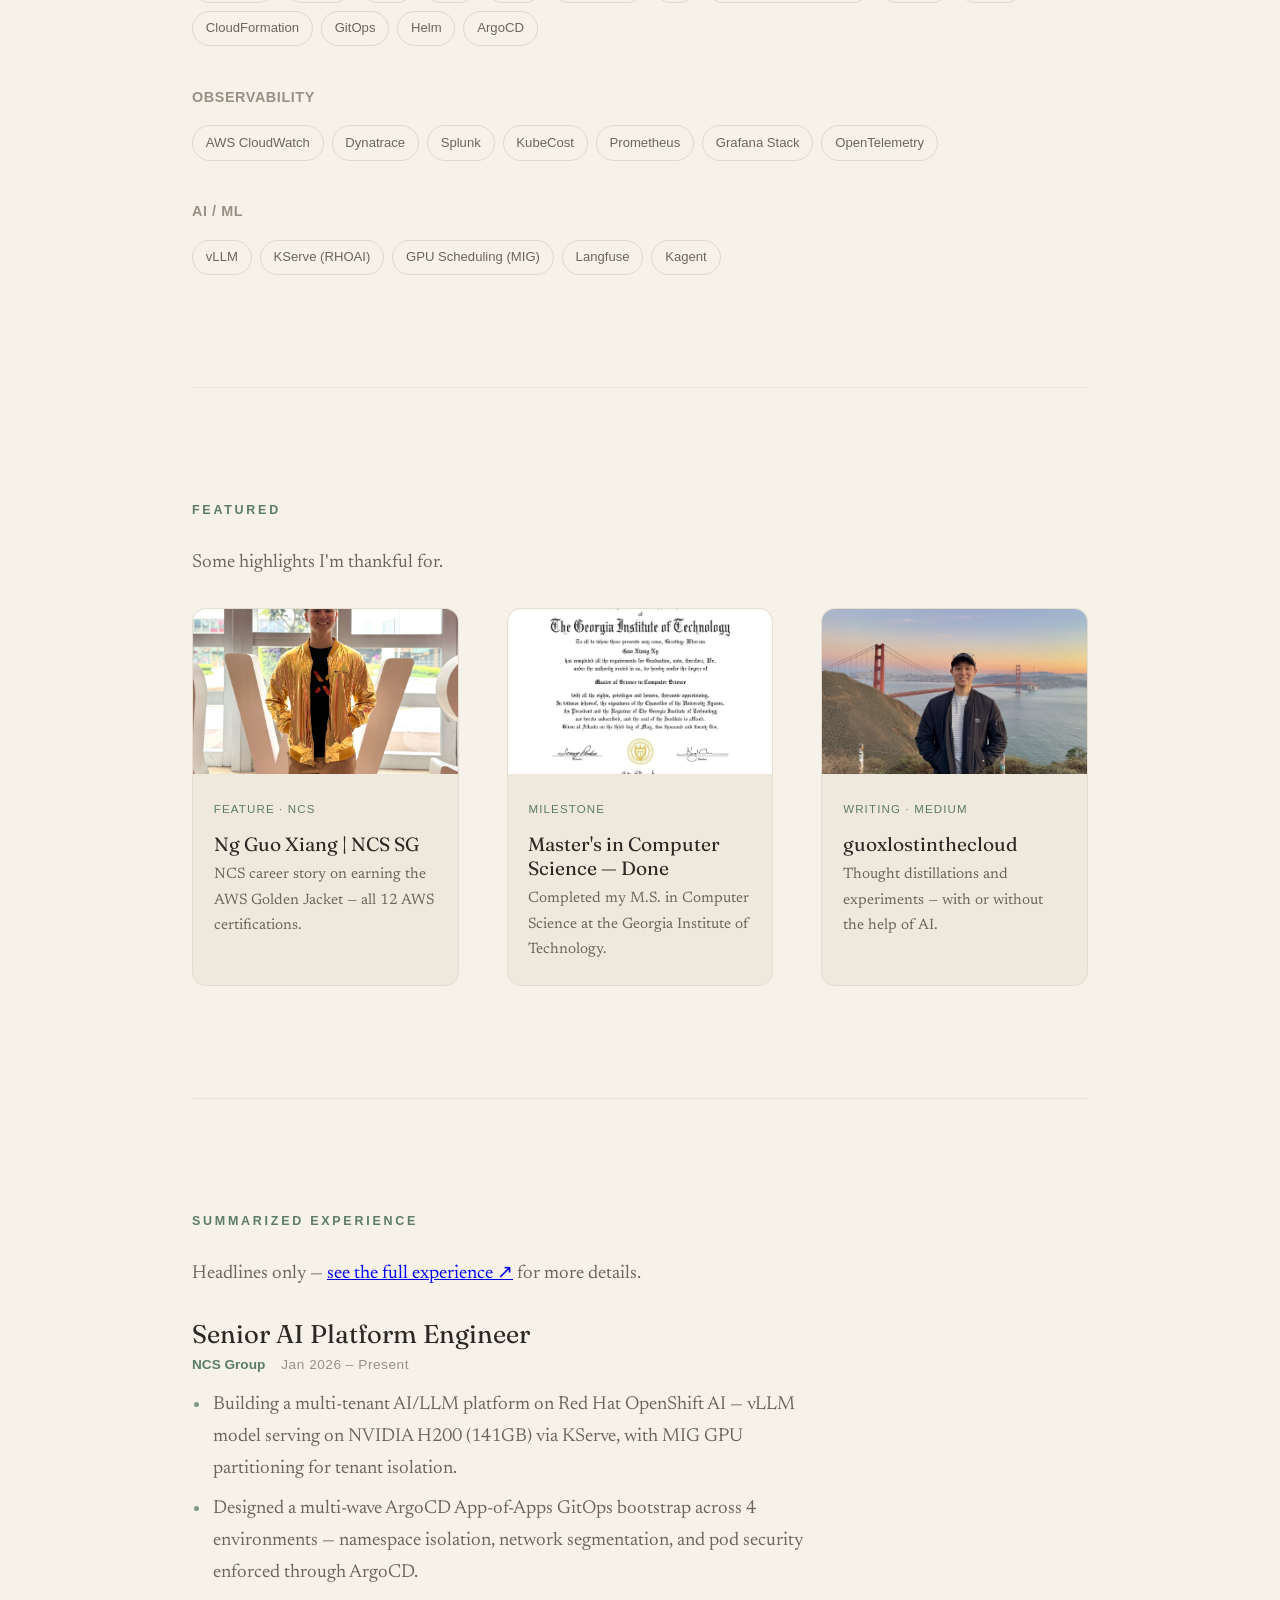
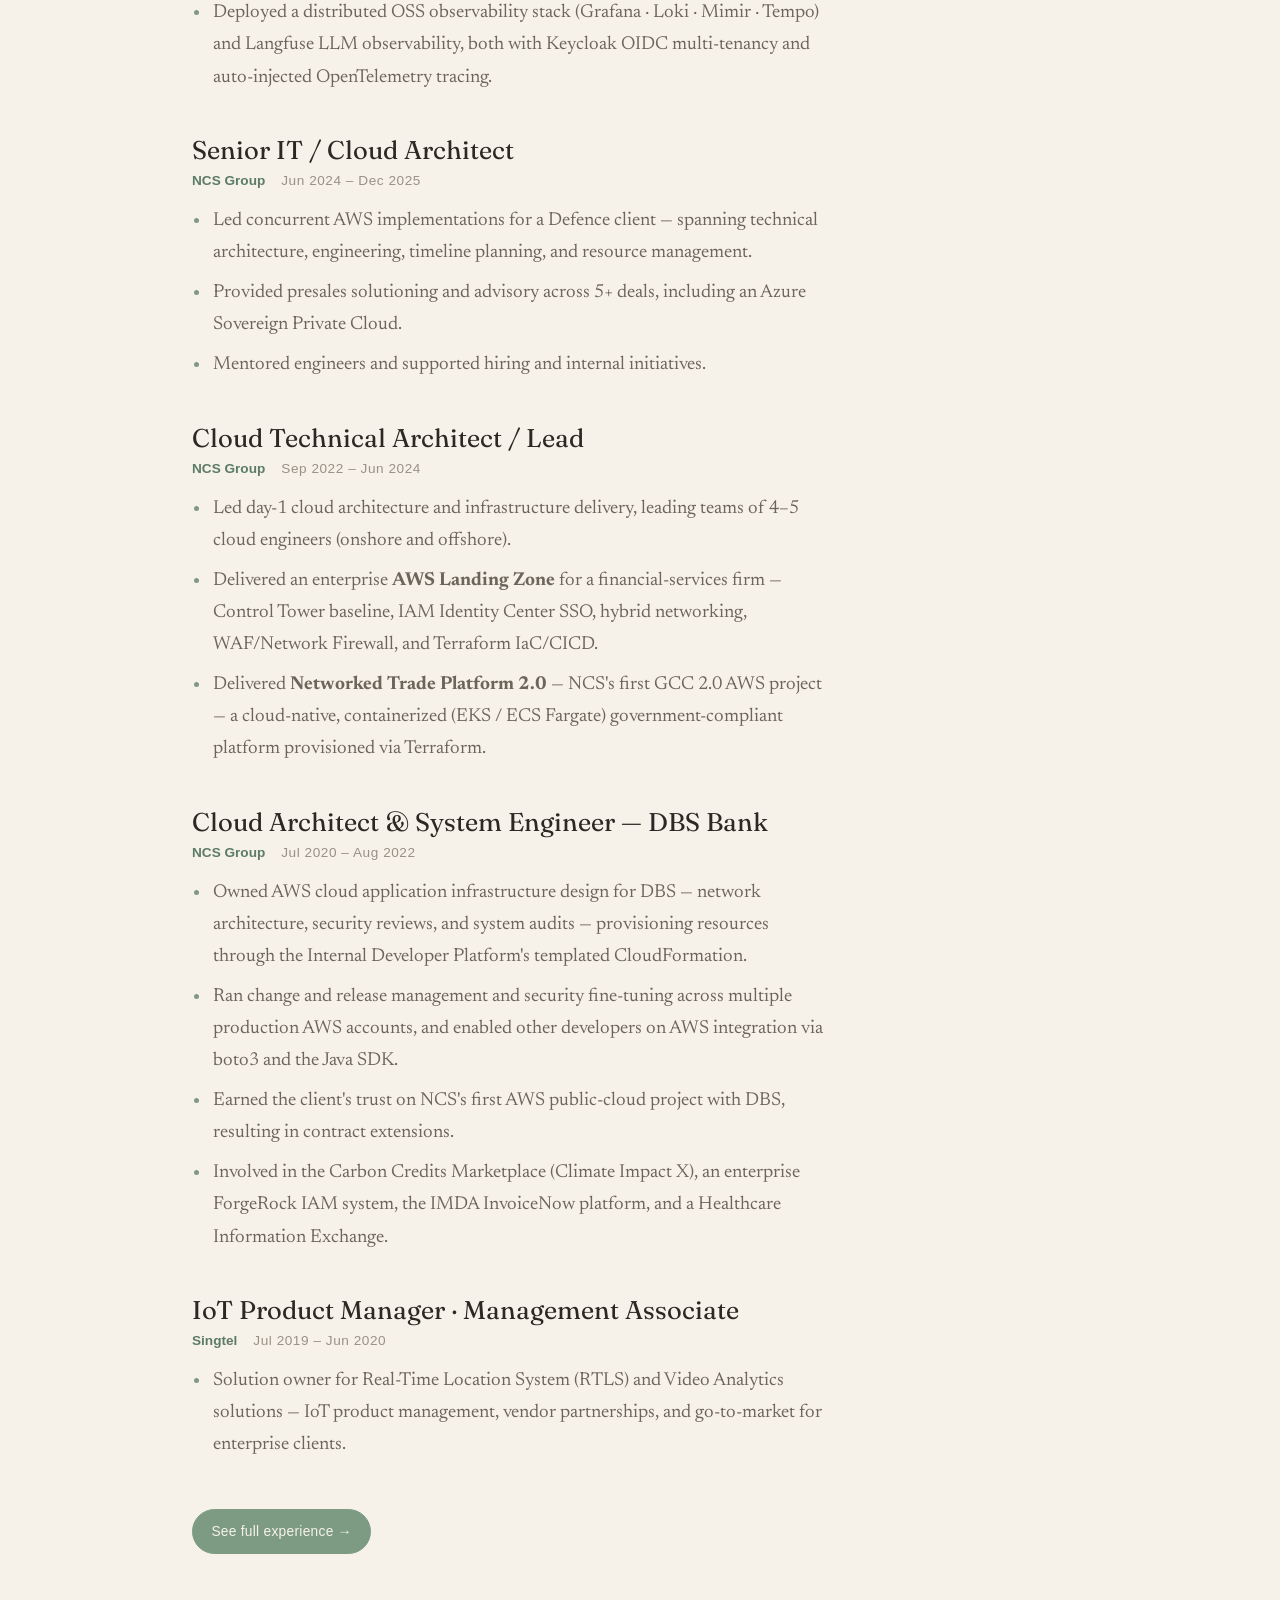
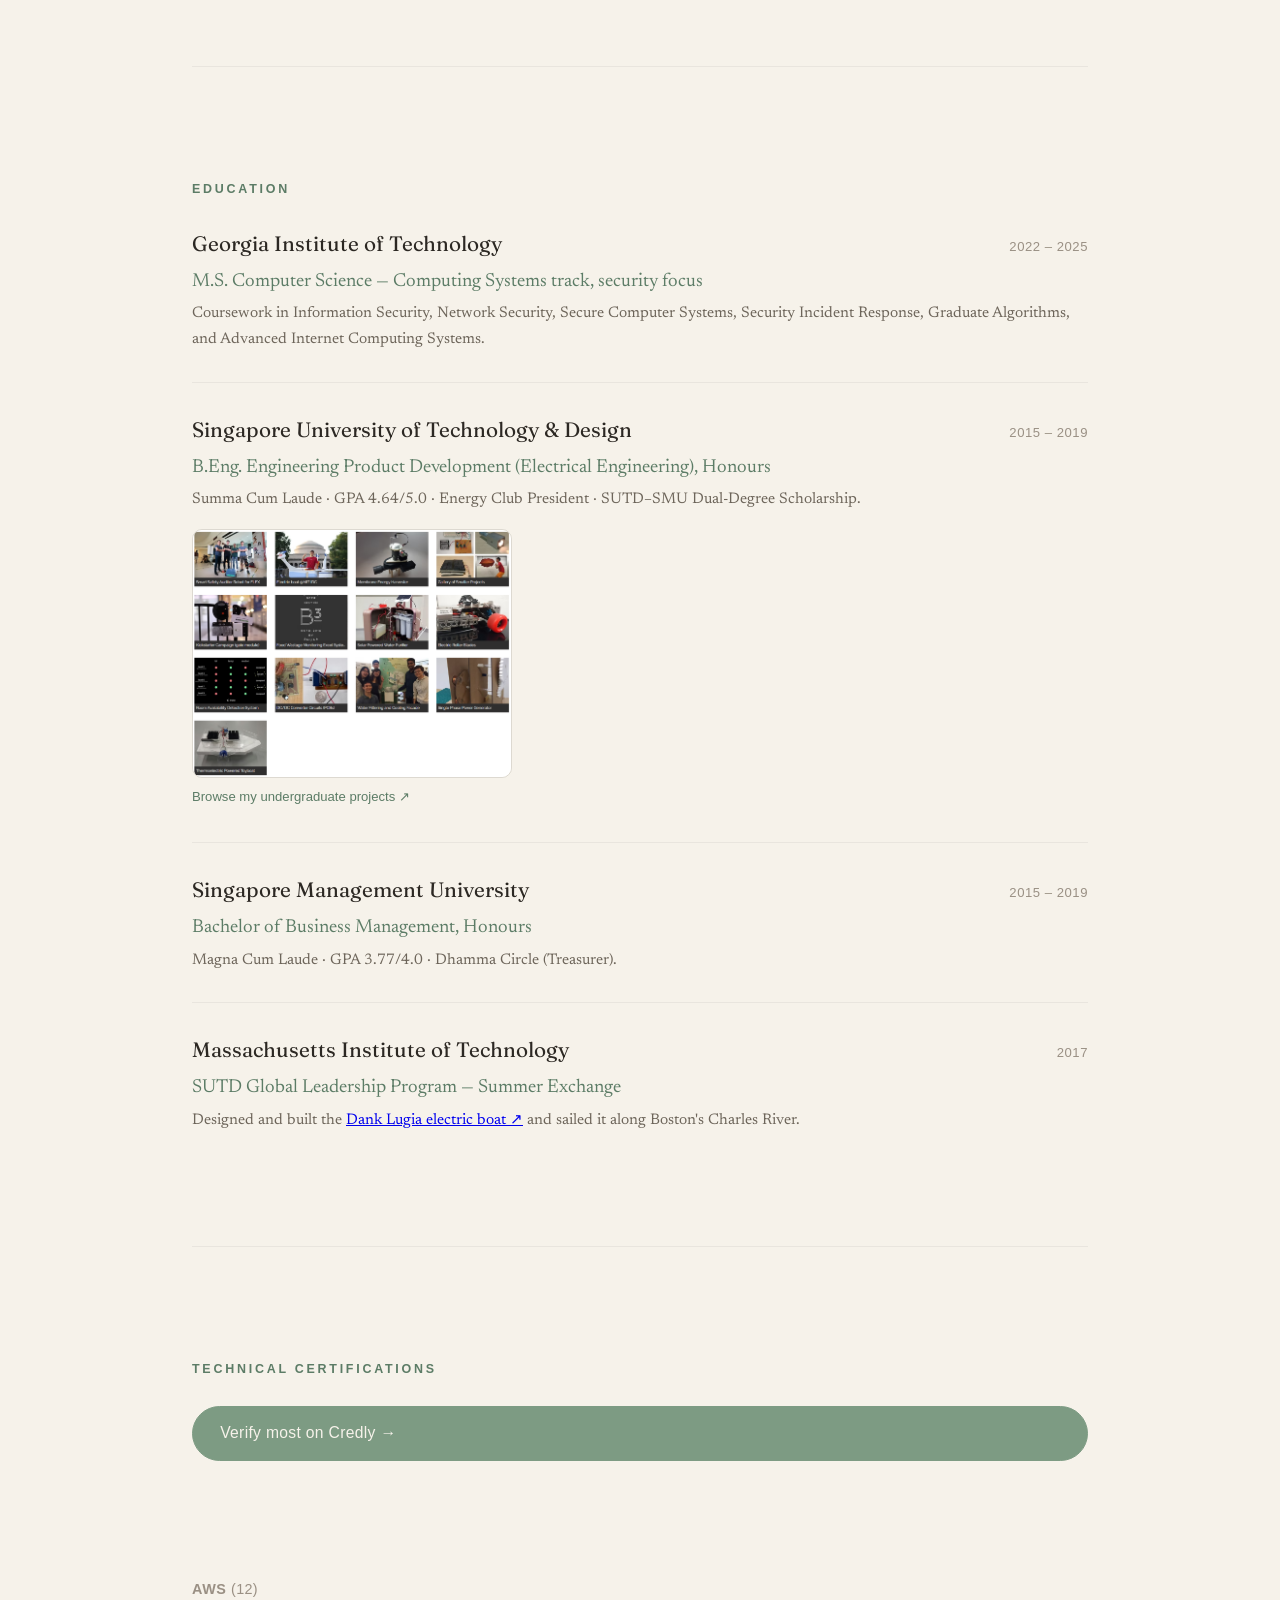
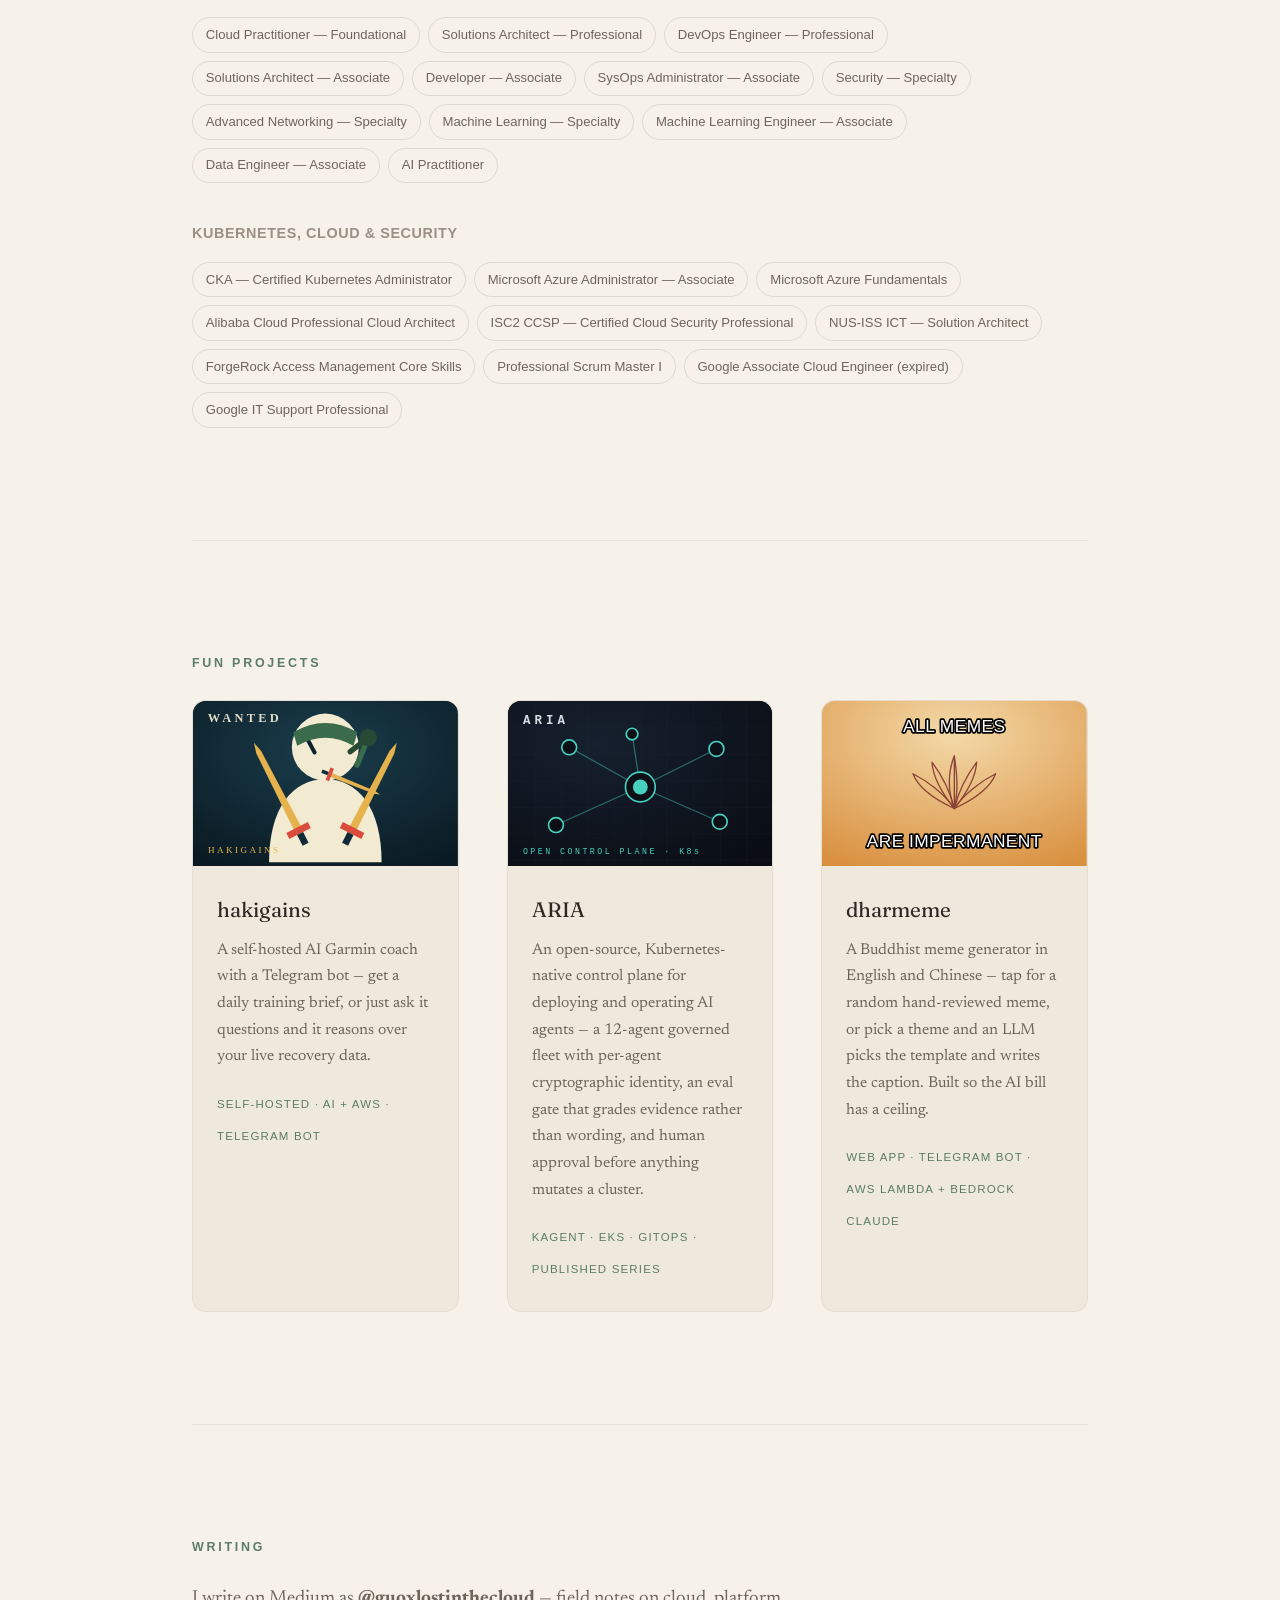
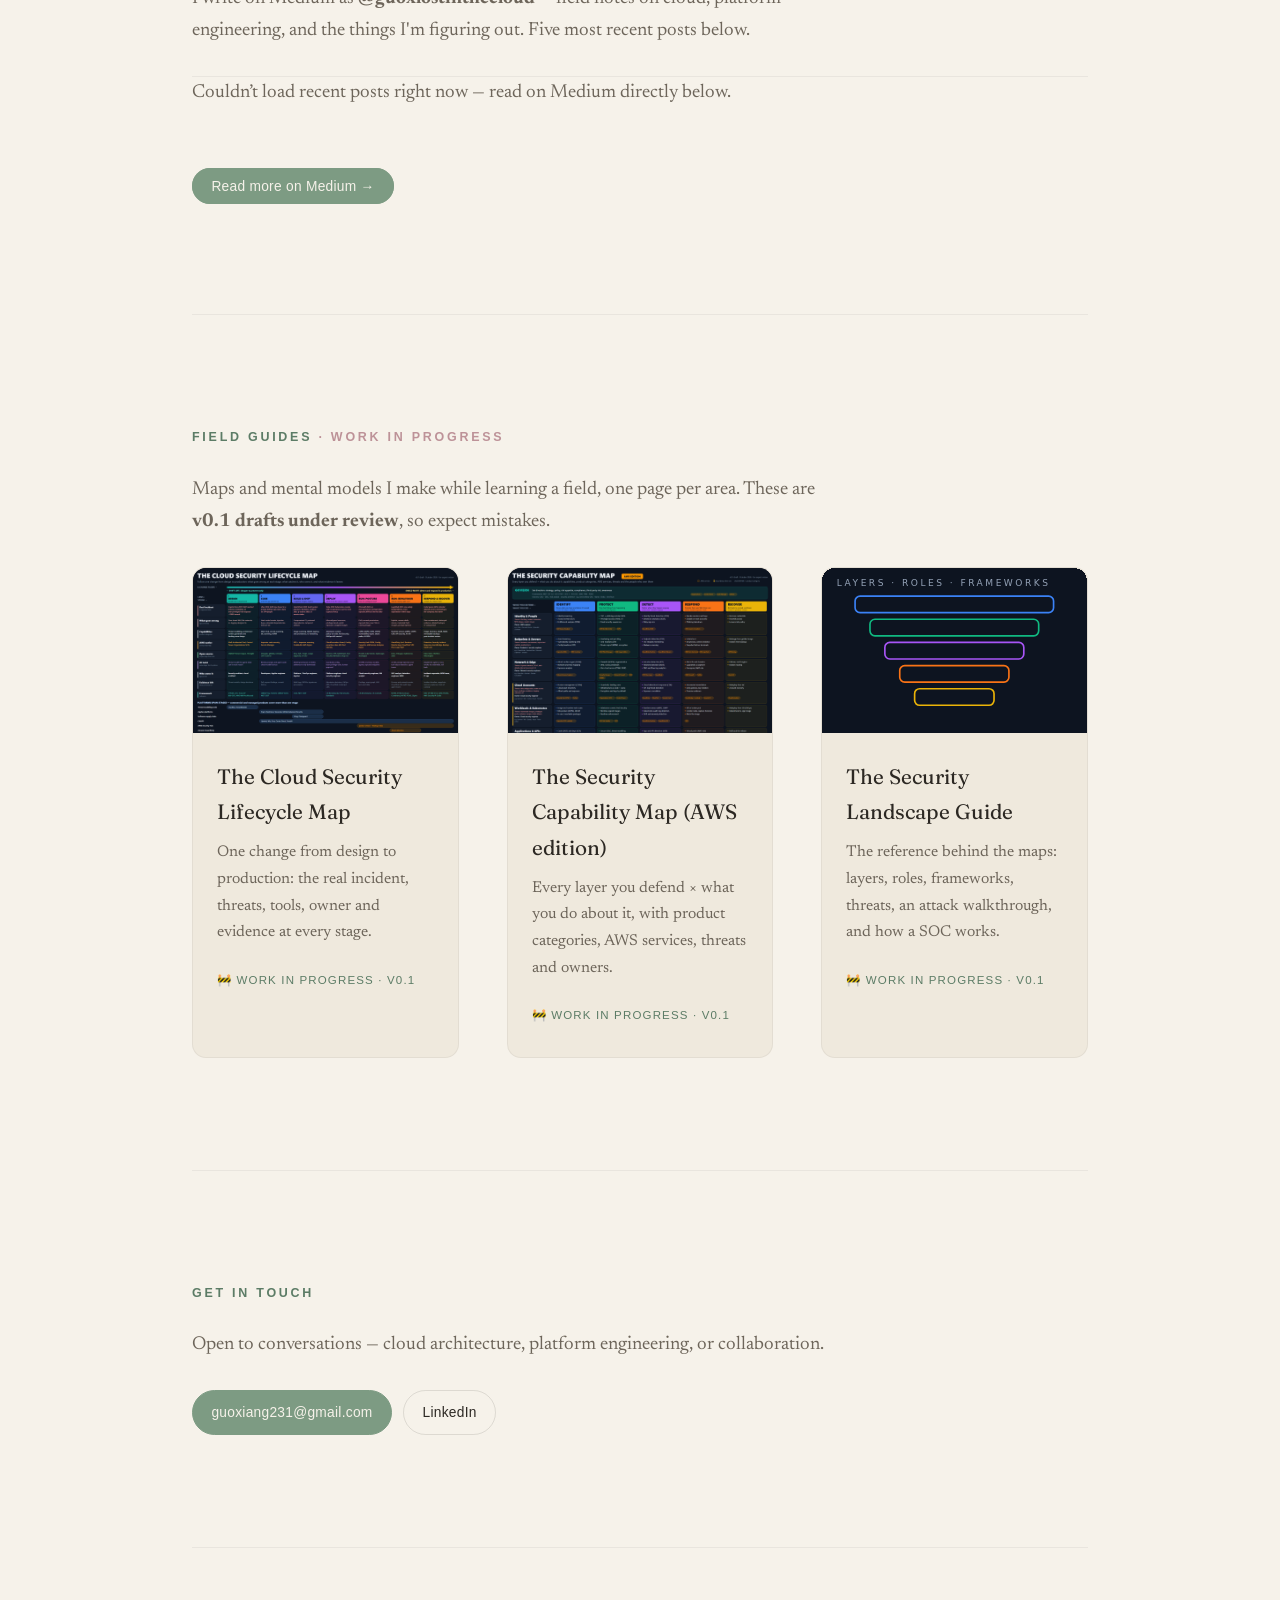
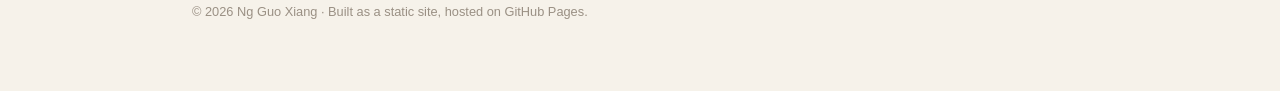
==== commit e76cd88e: "dharmeme card: AWS Lambda + Bedrock Claude" ====
--- a/index.html
+++ b/index.html
@@ -460,7 +460,7 @@
           <div class="card__body">
             <h3 class="card__title">dharmeme</h3>
             <p class="card__desc">A Buddhist meme generator in English and Chinese — tap for a random hand-reviewed meme, or pick a theme and an LLM picks the template and writes the caption. Built so the AI bill has a ceiling.</p>
-            <span class="card__tag">Web app · Telegram bot · Claude on AWS</span>
+            <span class="card__tag">Web app · Telegram bot · AWS Lambda + Bedrock Claude</span>
           </div>
         </a>
       </div>
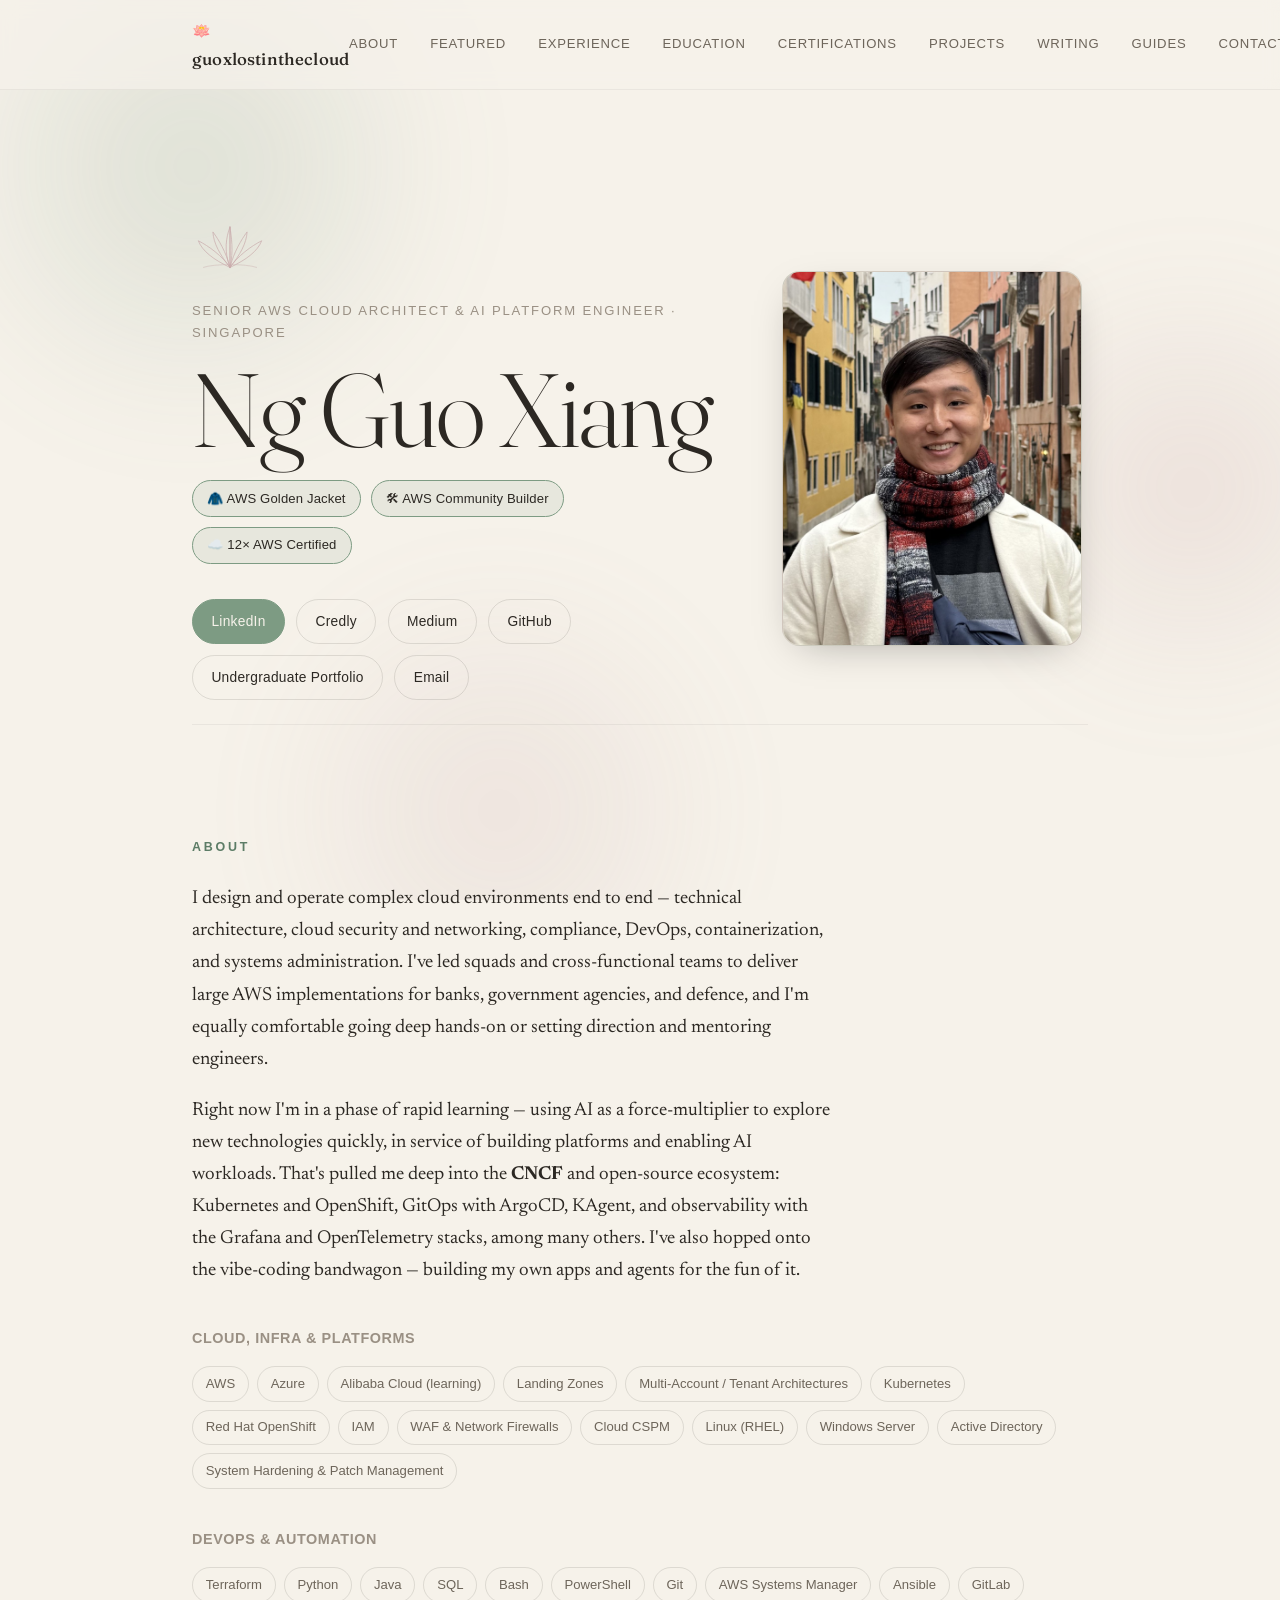
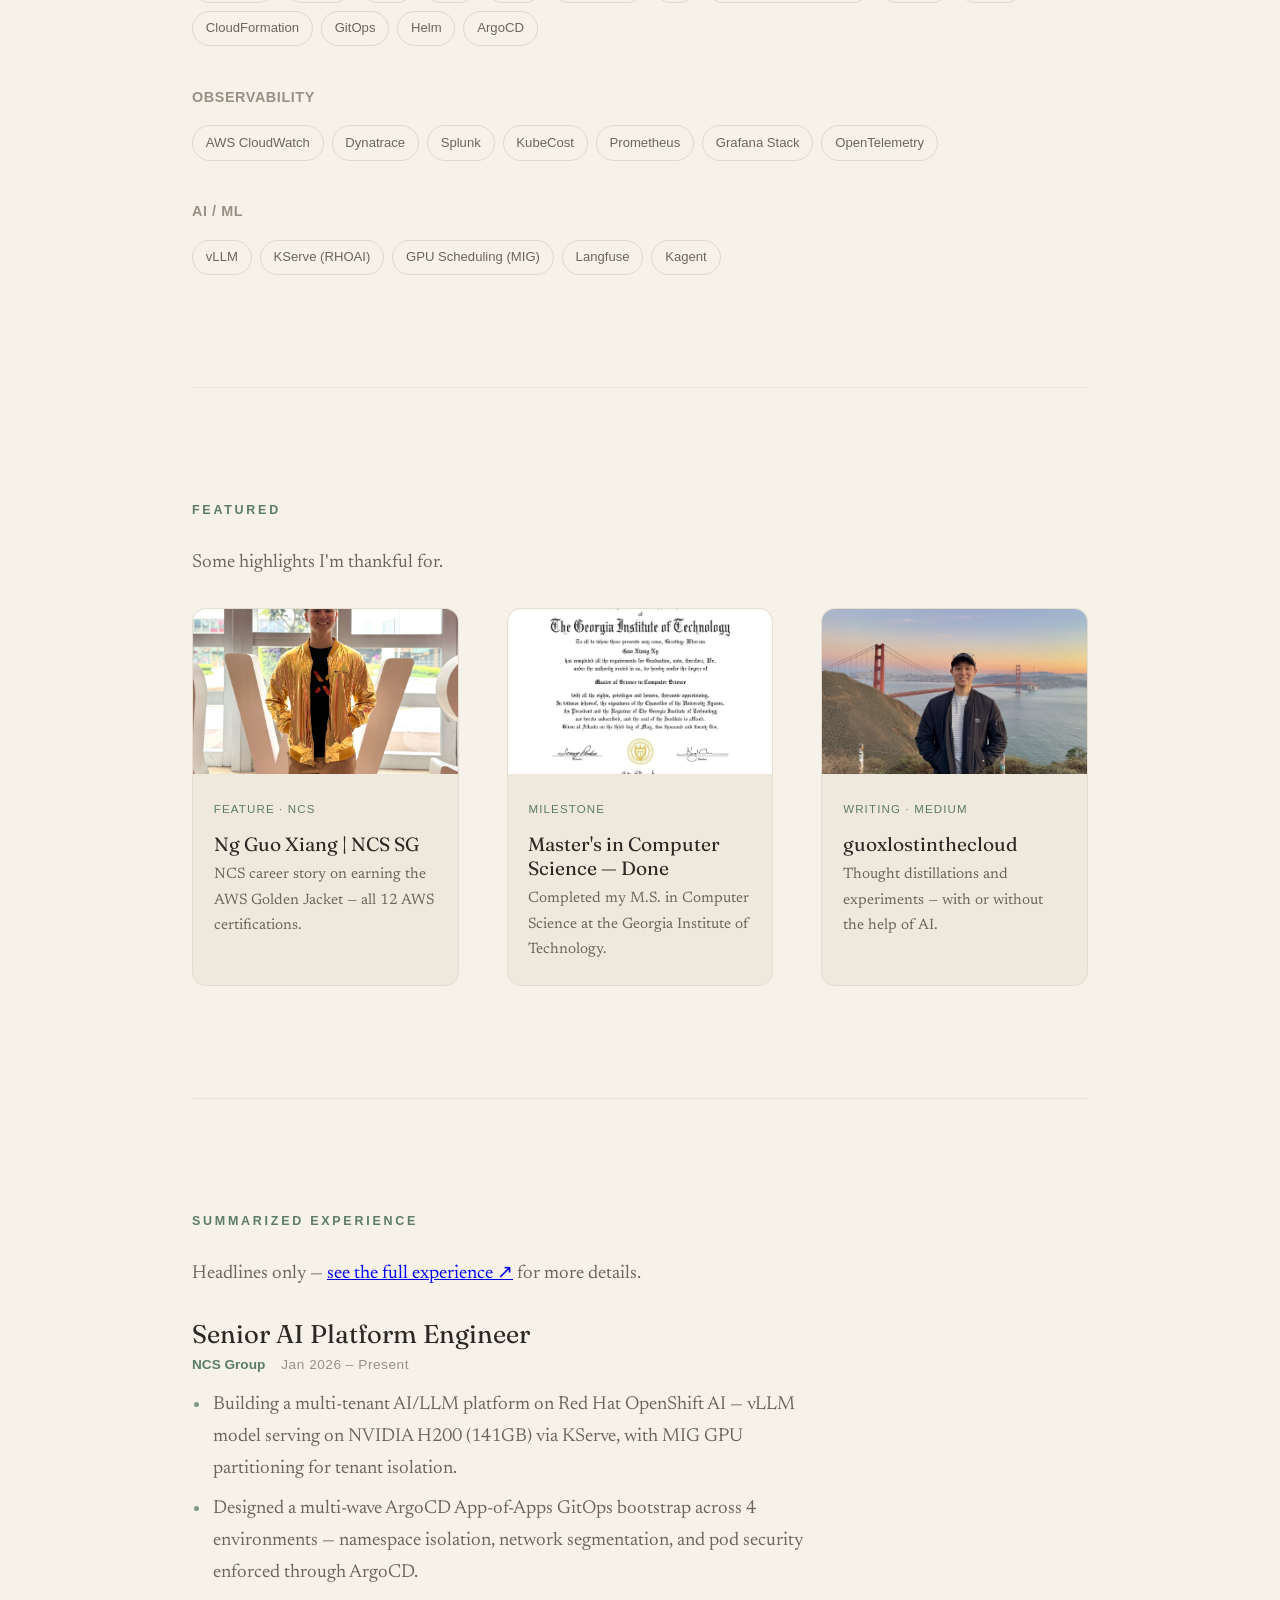
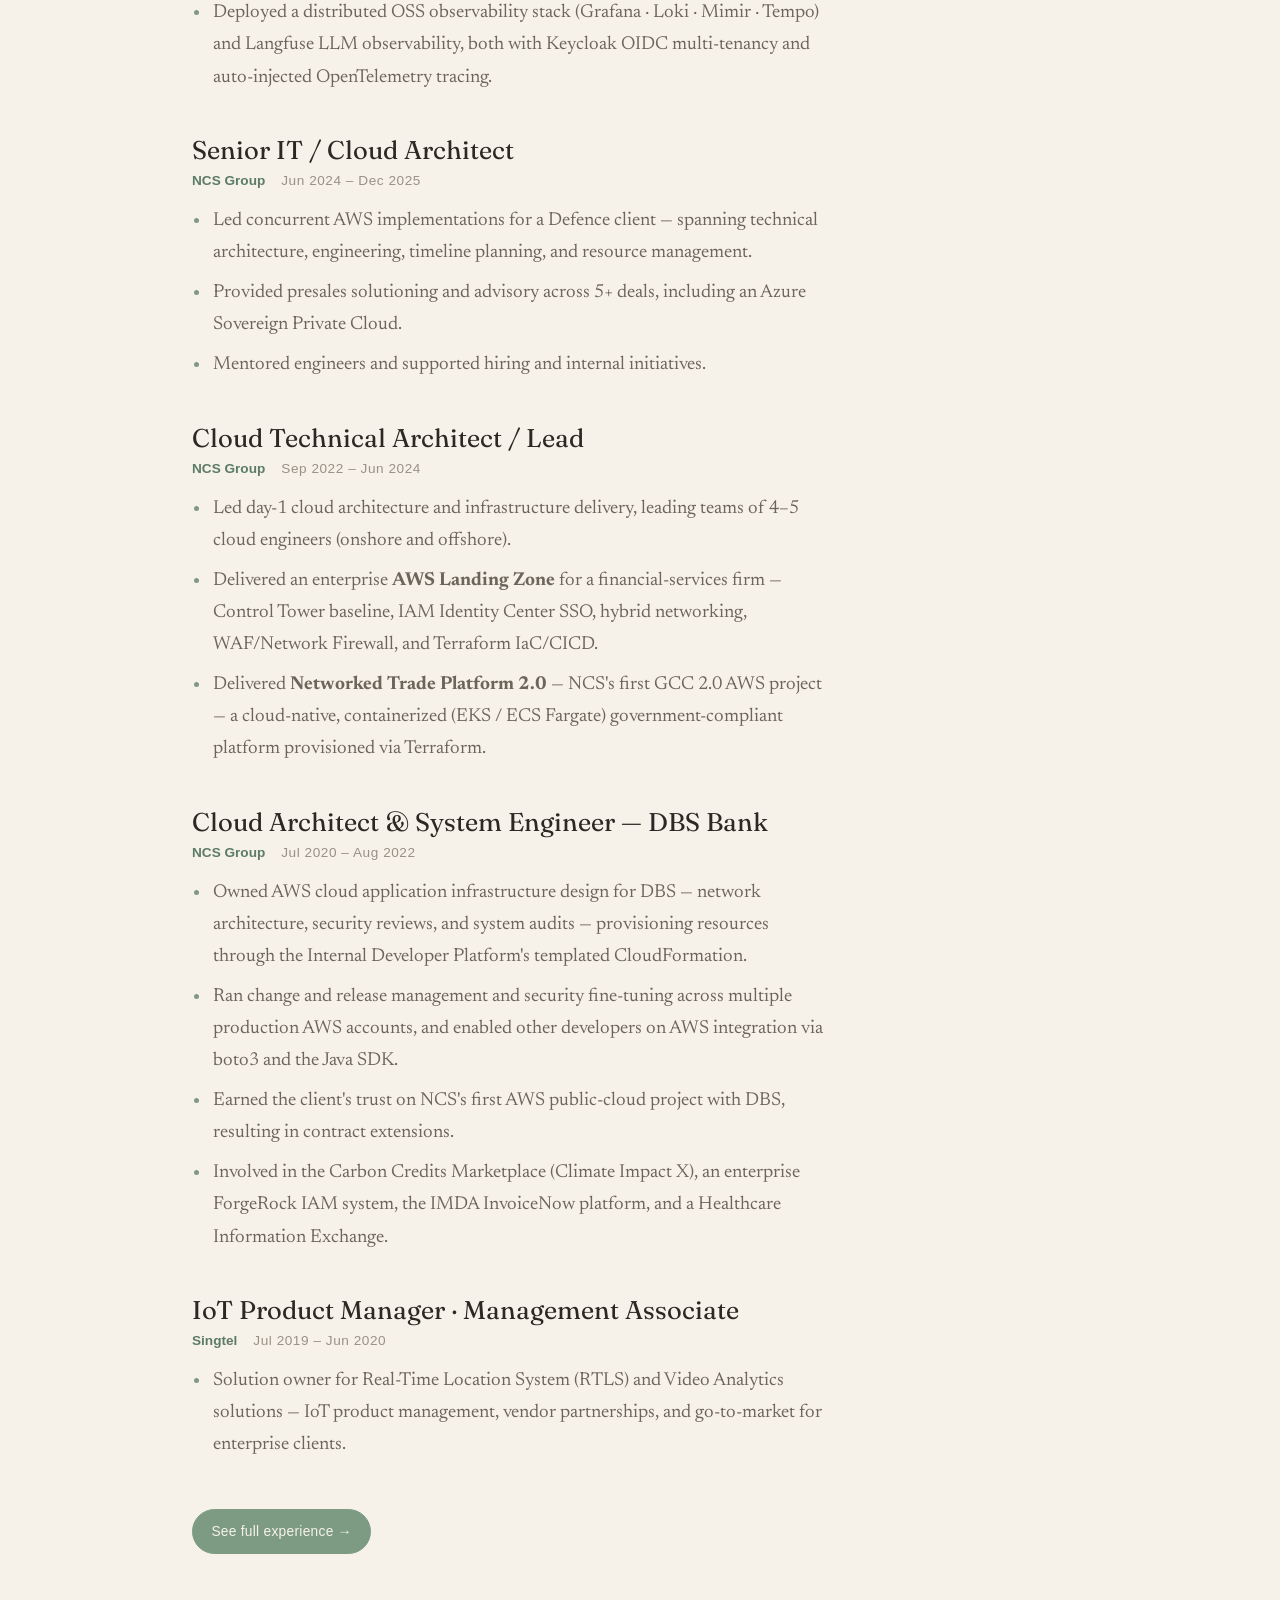
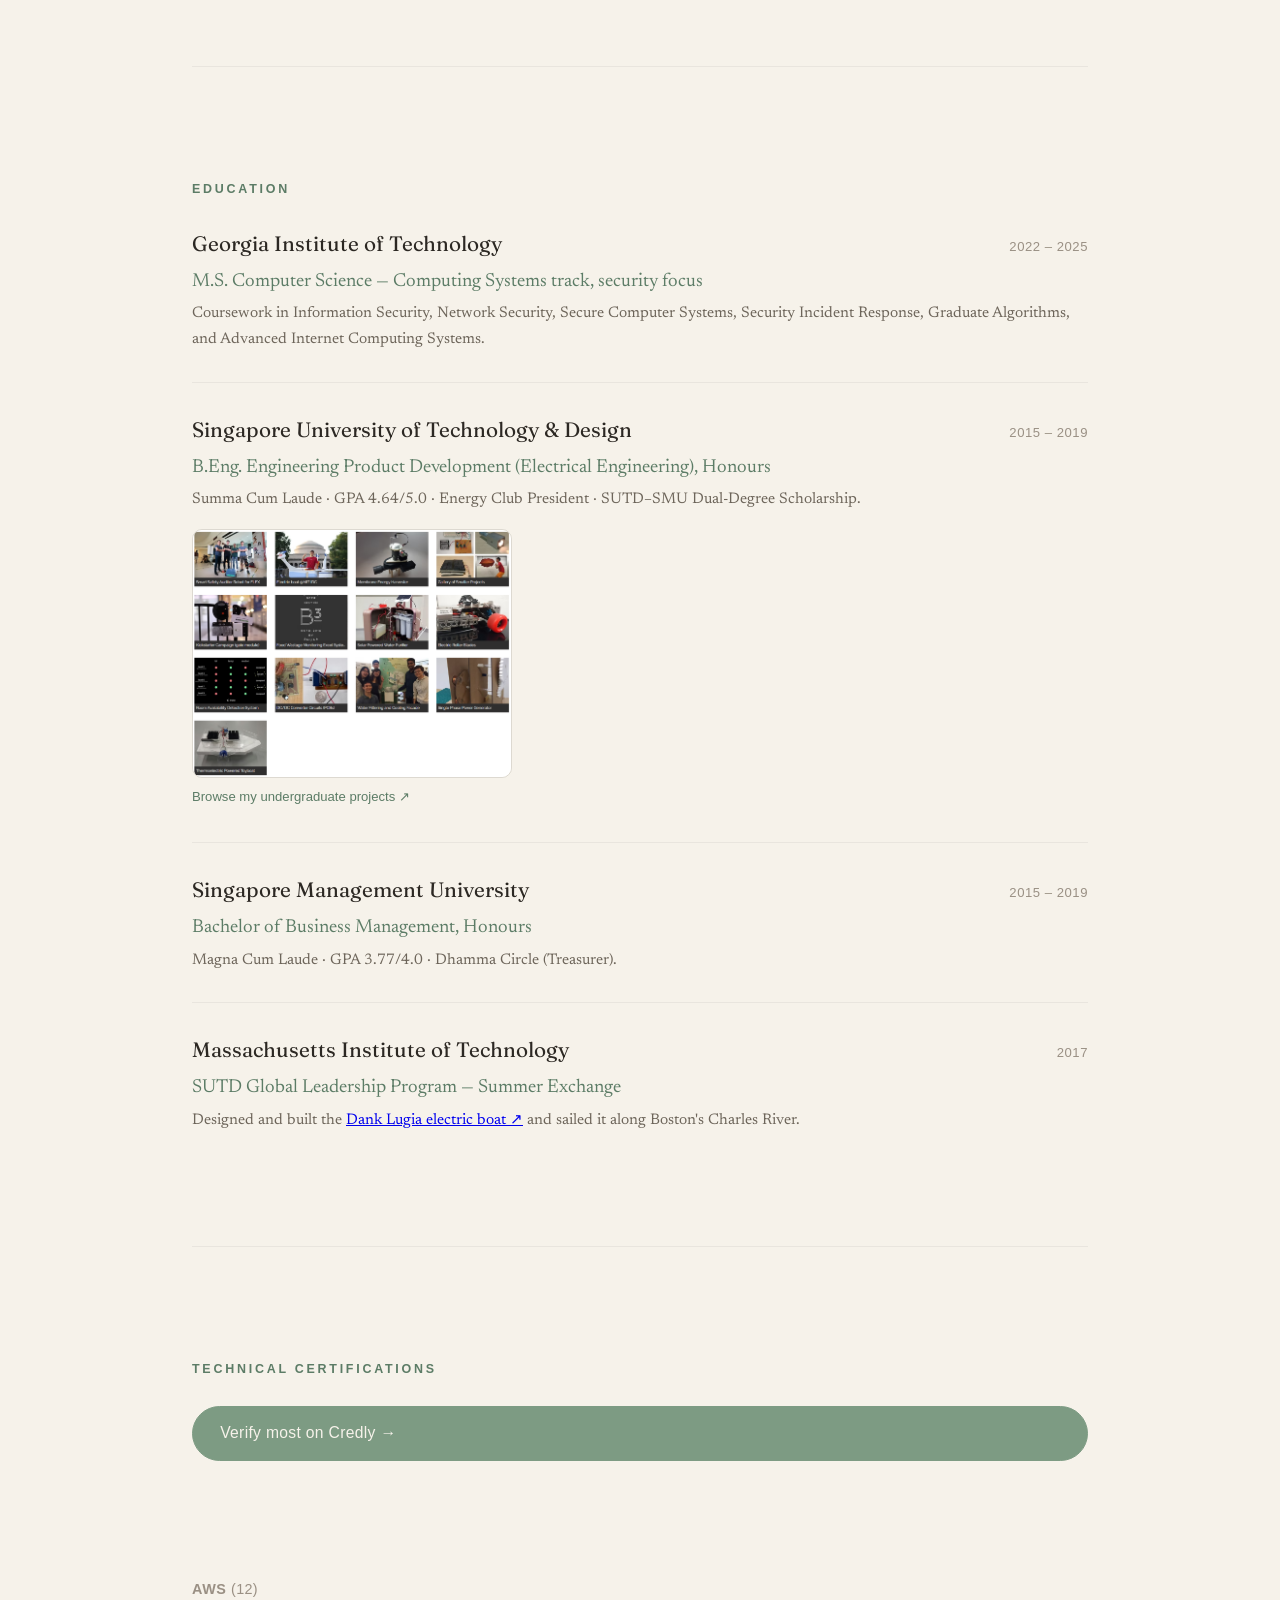
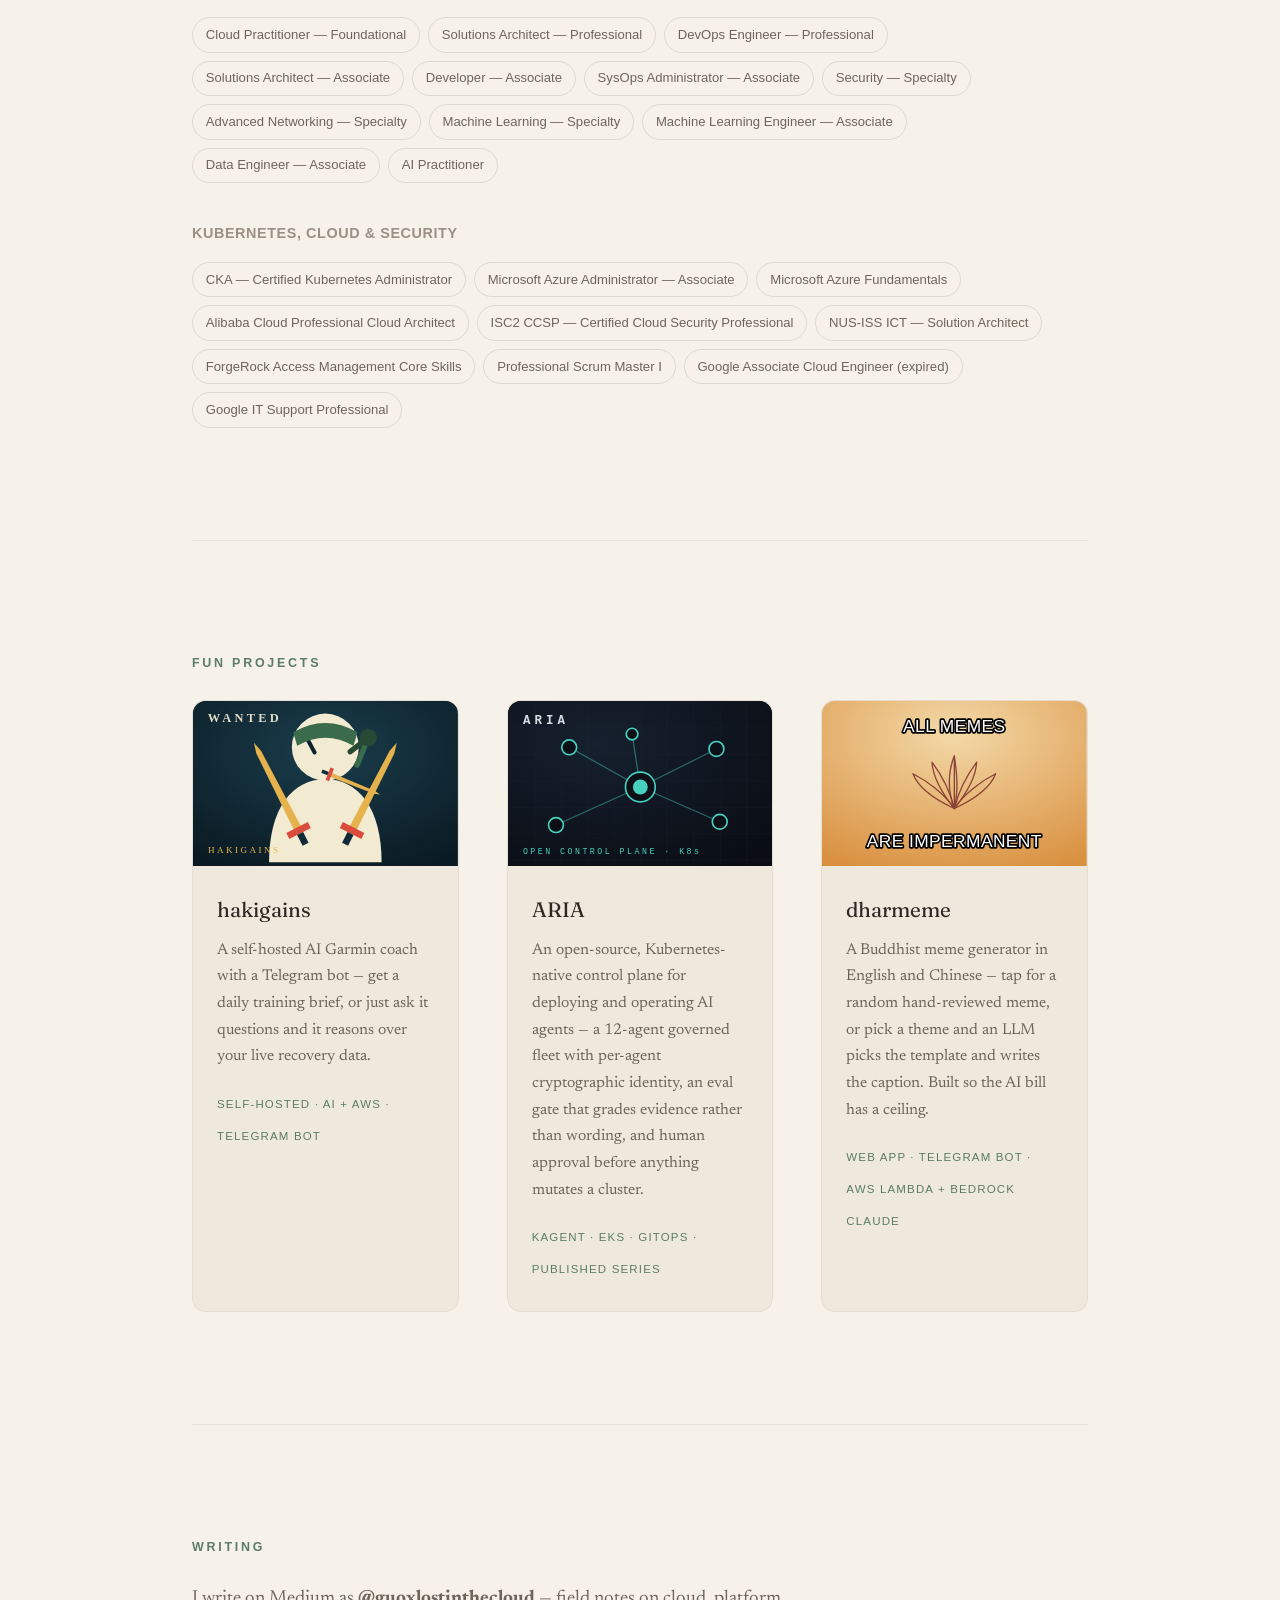
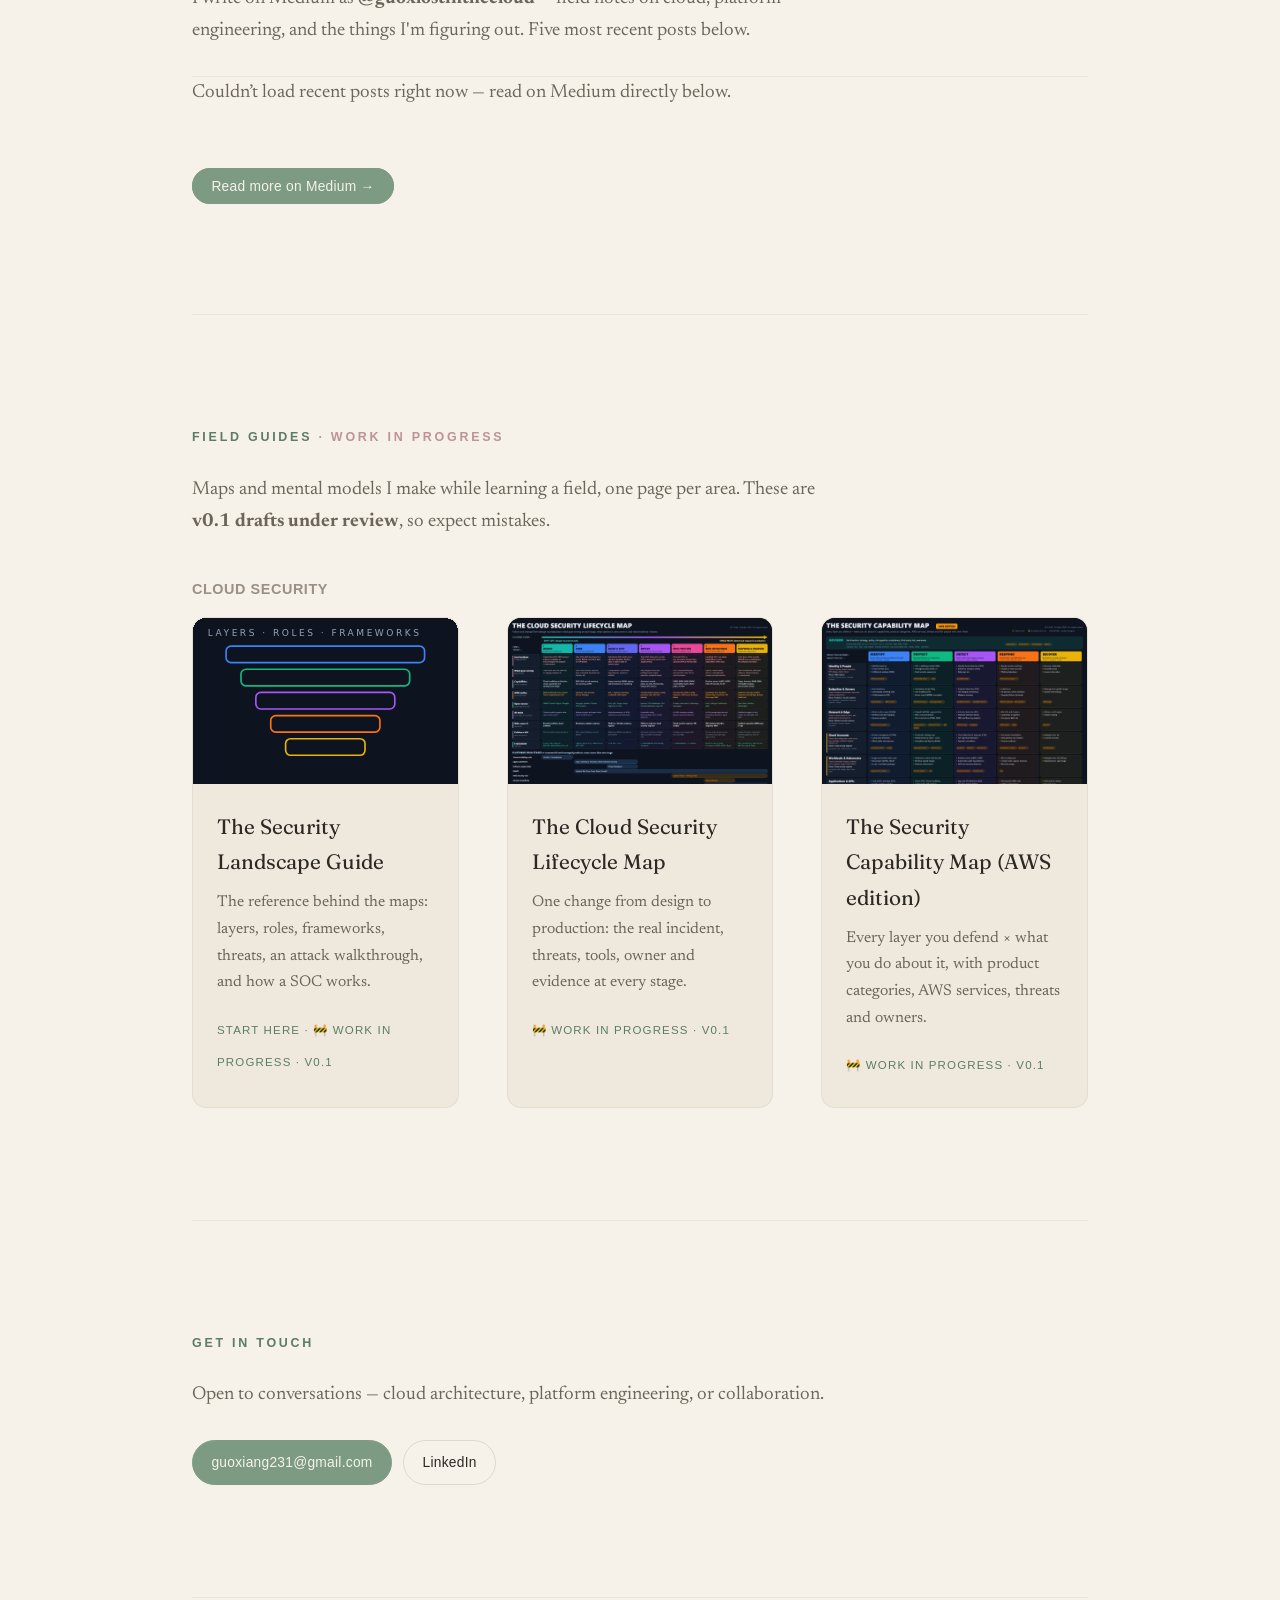
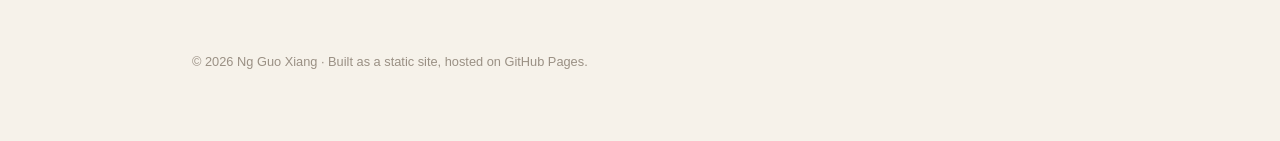
==== commit 1b74549a: "Field Guides: group the three guides under Cloud Security, guide first" ====
--- a/index.html
+++ b/index.html
@@ -486,23 +486,8 @@
         Maps and mental models I make while learning a field, one page per area. These are
         <strong>v0.1 drafts under review</strong>, so expect mistakes.
       </p>
+      <h3 class="about__subhead">Cloud Security</h3>
       <div class="cards">
-        <a class="card" href="field-guides/#lifecycle">
-          <img class="card__thumb" src="field-guides/lifecycle-map.png" alt="Cloud Security Lifecycle Map preview" style="object-fit: cover; object-position: top left; background: #0d1420;" loading="lazy" />
-          <div class="card__body">
-            <h3 class="card__title">The Cloud Security Lifecycle Map</h3>
-            <p class="card__desc">One change from design to production: the real incident, threats, tools, owner and evidence at every stage.</p>
-            <span class="card__tag">🚧 Work in progress · v0.1</span>
-          </div>
-        </a>
-        <a class="card" href="field-guides/#capability">
-          <img class="card__thumb" src="field-guides/capability-map.png" alt="Security Capability Map preview" style="object-fit: cover; object-position: top left; background: #0d1420;" loading="lazy" />
-          <div class="card__body">
-            <h3 class="card__title">The Security Capability Map (AWS edition)</h3>
-            <p class="card__desc">Every layer you defend × what you do about it, with product categories, AWS services, threats and owners.</p>
-            <span class="card__tag">🚧 Work in progress · v0.1</span>
-          </div>
-        </a>
         <a class="card" href="field-guides/security-landscape.html">
           <svg class="card__thumb" viewBox="0 0 320 200" role="img" aria-label="Security Landscape Guide" preserveAspectRatio="xMidYMid slice">
             <rect width="320" height="200" fill="#0d1420"/>
@@ -518,6 +503,22 @@
           <div class="card__body">
             <h3 class="card__title">The Security Landscape Guide</h3>
             <p class="card__desc">The reference behind the maps: layers, roles, frameworks, threats, an attack walkthrough, and how a SOC works.</p>
+            <span class="card__tag">Start here · 🚧 Work in progress · v0.1</span>
+          </div>
+        </a>
+        <a class="card" href="field-guides/#lifecycle">
+          <img class="card__thumb" src="field-guides/lifecycle-map.png" alt="Cloud Security Lifecycle Map preview" style="object-fit: cover; object-position: top left; background: #0d1420;" loading="lazy" />
+          <div class="card__body">
+            <h3 class="card__title">The Cloud Security Lifecycle Map</h3>
+            <p class="card__desc">One change from design to production: the real incident, threats, tools, owner and evidence at every stage.</p>
+            <span class="card__tag">🚧 Work in progress · v0.1</span>
+          </div>
+        </a>
+        <a class="card" href="field-guides/#capability">
+          <img class="card__thumb" src="field-guides/capability-map.png" alt="Security Capability Map preview" style="object-fit: cover; object-position: top left; background: #0d1420;" loading="lazy" />
+          <div class="card__body">
+            <h3 class="card__title">The Security Capability Map (AWS edition)</h3>
+            <p class="card__desc">Every layer you defend × what you do about it, with product categories, AWS services, threats and owners.</p>
             <span class="card__tag">🚧 Work in progress · v0.1</span>
           </div>
         </a>
